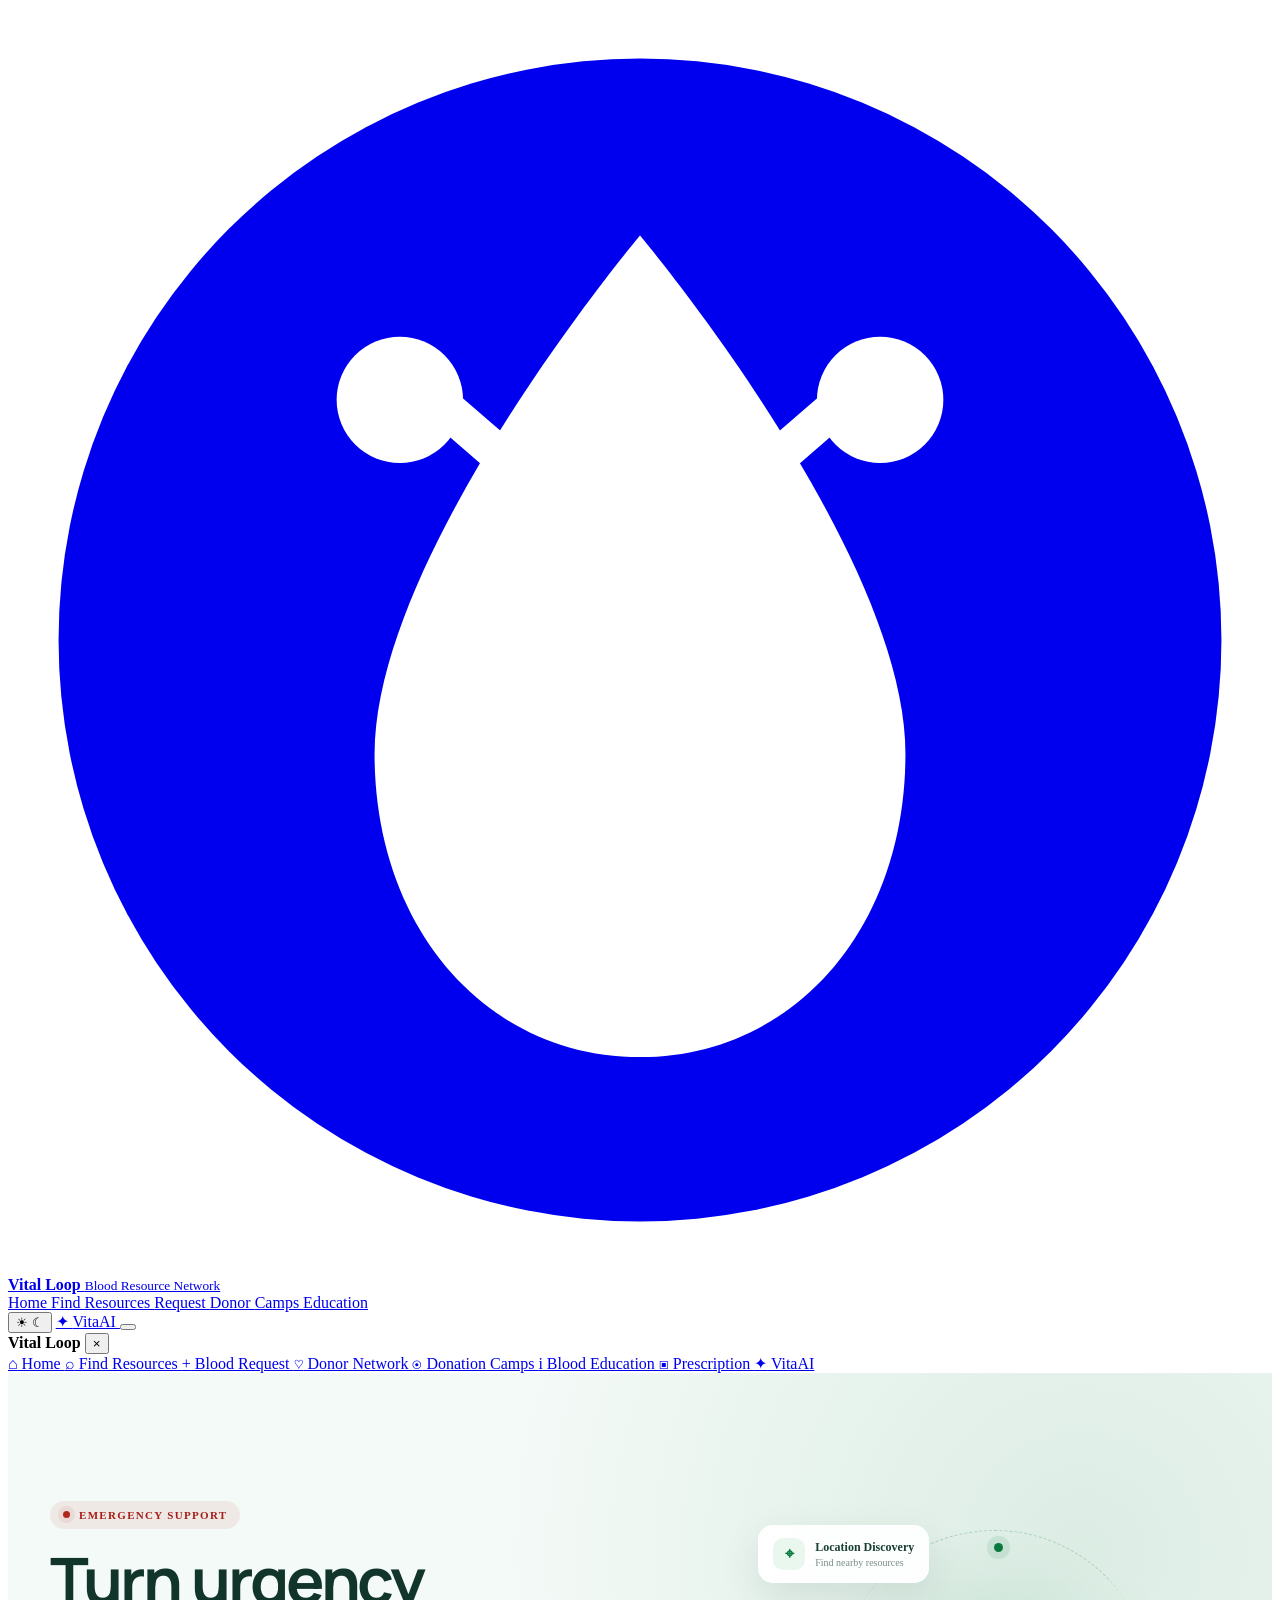
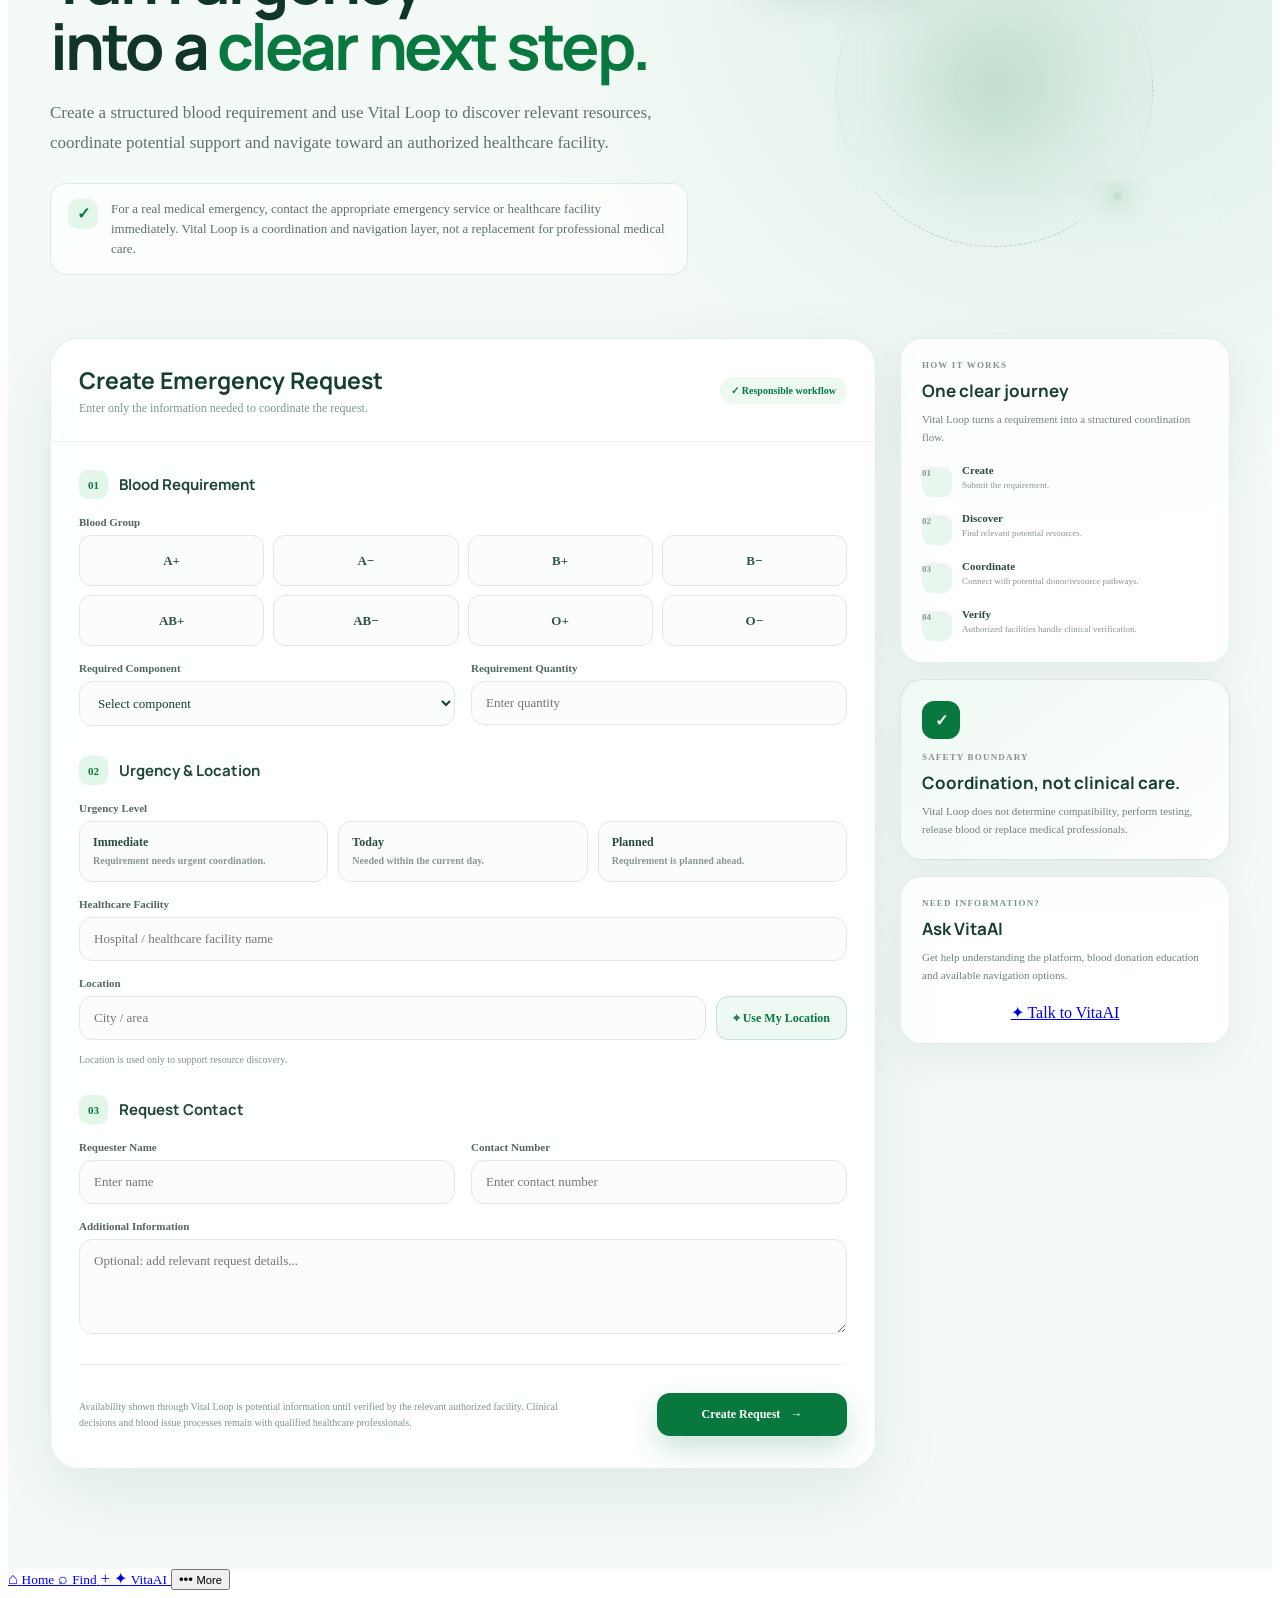
==== emergency.html @ 9d37dd71 "Update print statement from 'Hello' to 'Goodbye'" ====
<!DOCTYPE html>
<html lang="en">
<head>
    <meta charset="UTF-8">

    <meta
        name="viewport"
        content="width=device-width, initial-scale=1.0, viewport-fit=cover"
    >

    <meta
        name="description"
        content="Vital Loop Emergency Support — create a structured blood requirement and navigate toward relevant healthcare resources."
    >

    <meta name="theme-color" content="#08783E">

    <title>Emergency Support — Vital Loop</title>

    <link rel="manifest" href="manifest.json">

    <link
        rel="preconnect"
        href="https://fonts.googleapis.com"
    >

    <link
        rel="preconnect"
        href="https://fonts.gstatic.com"
        crossorigin
    >

    <link
        href="https://fonts.googleapis.com/css2?family=DM+Sans:wght@400;500;600;700&family=Manrope:wght@500;600;700;800&display=swap"
        rel="stylesheet"
    >

    <link rel="stylesheet" href="css/style.css">
    <link rel="stylesheet" href="css/responsive.css">
    <link rel="stylesheet" href="css/animations.css">

    <style>

        /* =====================================================
           EMERGENCY PAGE
        ===================================================== */

        .emergency-page {
            min-height: 100vh;
            background:
                radial-gradient(
                    circle at 85% 10%,
                    rgba(8, 120, 62, 0.10),
                    transparent 30%
                ),
                var(--bg-primary, #f4faf7);
        }


        .emergency-main {
            padding: 120px 24px 100px;
        }


        .emergency-container {
            width: min(1180px, 100%);
            margin: 0 auto;
        }


        /* =====================================================
           TOP INTRO
        ===================================================== */

        .emergency-intro {
            display: grid;
            grid-template-columns: 1.15fr 0.85fr;
            gap: 70px;
            align-items: center;
            margin-bottom: 55px;
        }


        .emergency-kicker {
            display: inline-flex;
            align-items: center;
            gap: 9px;
            padding: 8px 13px;
            border-radius: 999px;
            background: rgba(178, 39, 29, 0.08);
            color: #a51f19;
            font-size: 11px;
            font-weight: 800;
            letter-spacing: 0.12em;
        }


        .emergency-kicker-dot {
            width: 7px;
            height: 7px;
            border-radius: 50%;
            background: #b2271d;
            box-shadow: 0 0 0 5px rgba(178, 39, 29, 0.08);
            animation: emergencyPulse 1.8s infinite;
        }


        .emergency-title {
            margin: 18px 0 20px;
            font-family: "Manrope", sans-serif;
            font-size: clamp(42px, 5vw, 68px);
            line-height: 1.03;
            letter-spacing: -0.045em;
            color: #12352b;
        }


        .emergency-title span {
            color: #08783e;
        }


        .emergency-description {
            max-width: 650px;
            margin: 0;
            color: #60736a;
            font-size: 17px;
            line-height: 1.75;
        }


        .emergency-notice {
            display: flex;
            align-items: flex-start;
            gap: 13px;
            margin-top: 25px;
            max-width: 640px;
            padding: 15px 17px;
            border: 1px solid rgba(8, 120, 62, 0.13);
            border-radius: 16px;
            background: rgba(255, 255, 255, 0.72);
        }


        .emergency-notice-icon {
            flex: 0 0 30px;
            width: 30px;
            height: 30px;
            display: grid;
            place-items: center;
            border-radius: 10px;
            background: #e2f6ea;
            color: #08783e;
            font-weight: 900;
        }


        .emergency-notice p {
            margin: 0;
            color: #5d7067;
            font-size: 13px;
            line-height: 1.55;
        }


        /* =====================================================
           EMERGENCY VISUAL
        ===================================================== */

        .emergency-visual {
            position: relative;
            min-height: 390px;
            display: grid;
            place-items: center;
        }


        .emergency-visual::before {
            content: "";
            position: absolute;
            width: 330px;
            height: 330px;
            border-radius: 50%;
            background:
                radial-gradient(
                    circle,
                    rgba(8, 120, 62, 0.17),
                    rgba(8, 120, 62, 0.04) 45%,
                    transparent 70%
                );
            animation: visualGlow 4s ease-in-out infinite;
        }


        .emergency-orbit {
            position: absolute;
            width: 315px;
            height: 315px;
            border: 1px dashed rgba(8, 120, 62, 0.25);
            border-radius: 50%;
            animation: orbitRotate 18s linear infinite;
        }


        .emergency-orbit::before,
        .emergency-orbit::after {
            content: "";
            position: absolute;
            width: 9px;
            height: 9px;
            border-radius: 50%;
            background: #08783e;
            box-shadow: 0 0 0 7px rgba(8, 120, 62, 0.10);
        }


        .emergency-orbit::before {
            top: 12px;
            left: 50%;
        }


        .emergency-orbit::after {
            right: 30px;
            bottom: 45px;
        }


        .emergency-center-card {
            position: relative;
            z-index: 2;
            width: 260px;
            padding: 27px;
            border: 1px solid rgba(255,255,255,0.85);
            border-radius: 30px;
            background:
                linear-gradient(
                    145deg,
                    rgba(255,255,255,0.94),
                    rgba(241,250,246,0.86)
                );
            box-shadow:
                0 28px 70px rgba(15, 66, 43, 0.14),
                inset 0 1px 0 rgba(255,255,255,0.9);
            backdrop-filter: blur(20px);
            text-align: center;
        }


        .emergency-drop {
            width: 78px;
            height: 96px;
            margin: 0 auto 17px;
        }


        .emergency-drop svg {
            width: 100%;
            height: 100%;
            filter:
                drop-shadow(
                    0 12px 17px
                    rgba(178, 39, 29, 0.20)
                );
        }


        .emergency-center-card small {
            display: block;
            margin-bottom: 7px;
            color: #7b8e85;
            font-size: 10px;
            font-weight: 800;
            letter-spacing: 0.14em;
        }


        .emergency-center-card strong {
            display: block;
            color: #163d30;
            font-family: "Manrope", sans-serif;
            font-size: 21px;
        }


        .emergency-floating {
            position: absolute;
            z-index: 4;
            display: flex;
            align-items: center;
            gap: 10px;
            padding: 12px 14px;
            border: 1px solid rgba(255,255,255,0.9);
            border-radius: 15px;
            background: rgba(255,255,255,0.92);
            box-shadow: 0 15px 40px rgba(15,66,43,0.11);
            backdrop-filter: blur(14px);
        }


        .emergency-floating strong {
            display: block;
            color: #173e31;
            font-size: 12px;
        }


        .emergency-floating span {
            display: block;
            margin-top: 2px;
            color: #7a8d84;
            font-size: 10px;
        }


        .floating-location {
            top: 32px;
            left: 0;
            animation: floatCard 4s ease-in-out infinite;
        }


        .floating-location .floating-icon {
            color: #08783e;
        }


        .floating-verification {
            right: 0;
            bottom: 45px;
            animation: floatCard 4s 1s ease-in-out infinite;
        }


        .floating-verification .floating-icon {
            color: #08783e;
        }


        .floating-icon {
            width: 32px;
            height: 32px;
            display: grid;
            place-items: center;
            border-radius: 10px;
            background: #e9f7ef;
            font-weight: 800;
        }


        /* =====================================================
           REQUEST APP CARD
        ===================================================== */

        .request-layout {
            display: grid;
            grid-template-columns: minmax(0, 1fr) 330px;
            gap: 24px;
            align-items: start;
        }


        .request-card {
            border: 1px solid rgba(8, 120, 62, 0.10);
            border-radius: 28px;
            background: rgba(255,255,255,0.90);
            box-shadow: 0 25px 70px rgba(21, 72, 51, 0.09);
            overflow: hidden;
        }


        .request-card-header {
            display: flex;
            align-items: center;
            justify-content: space-between;
            gap: 20px;
            padding: 25px 28px;
            border-bottom: 1px solid #edf2ef;
        }


        .request-card-header h2 {
            margin: 0 0 5px;
            font-family: "Manrope", sans-serif;
            color: #173e31;
            font-size: 23px;
        }


        .request-card-header p {
            margin: 0;
            color: #84948d;
            font-size: 12px;
        }


        .secure-badge {
            display: inline-flex;
            align-items: center;
            gap: 7px;
            padding: 8px 11px;
            border-radius: 999px;
            background: #eef9f2;
            color: #08783e;
            font-size: 10px;
            font-weight: 800;
            white-space: nowrap;
        }


        .request-form {
            padding: 28px;
        }


        .form-section {
            margin-bottom: 30px;
        }


        .form-section:last-child {
            margin-bottom: 0;
        }


        .form-section-title {
            display: flex;
            align-items: center;
            gap: 11px;
            margin-bottom: 17px;
        }


        .form-section-number {
            width: 29px;
            height: 29px;
            display: grid;
            place-items: center;
            border-radius: 9px;
            background: #e2f6ea;
            color: #08783e;
            font-size: 11px;
            font-weight: 900;
        }


        .form-section-title h3 {
            margin: 0;
            color: #21463a;
            font-family: "Manrope", sans-serif;
            font-size: 15px;
        }


        .form-grid {
            display: grid;
            grid-template-columns: repeat(2, minmax(0, 1fr));
            gap: 16px;
        }


        .form-group {
            display: flex;
            flex-direction: column;
            gap: 7px;
        }


        .form-group.full {
            grid-column: 1 / -1;
        }


        .form-group label {
            color: #52675e;
            font-size: 11px;
            font-weight: 800;
        }


        .form-group input,
        .form-group select,
        .form-group textarea {
            width: 100%;
            box-sizing: border-box;
            border: 1px solid #dfe9e4;
            border-radius: 13px;
            outline: none;
            padding: 13px 14px;
            background: #fbfdfc;
            color: #193d31;
            font-family: inherit;
            font-size: 13px;
            transition:
                border-color .2s ease,
                box-shadow .2s ease,
                background .2s ease;
        }


        .form-group textarea {
            min-height: 95px;
            resize: vertical;
        }


        .form-group input:focus,
        .form-group select:focus,
        .form-group textarea:focus {
            border-color: rgba(8,120,62,0.55);
            background: #ffffff;
            box-shadow:
                0 0 0 4px rgba(8,120,62,0.08);
        }


        .blood-options {
            display: grid;
            grid-template-columns: repeat(4, 1fr);
            gap: 9px;
        }


        .blood-option {
            position: relative;
        }


        .blood-option input {
            position: absolute;
            opacity: 0;
            pointer-events: none;
        }


        .blood-option label {
            display: grid;
            place-items: center;
            min-height: 49px;
            border: 1px solid #dfe9e4;
            border-radius: 12px;
            background: #fbfdfc;
            color: #315447;
            cursor: pointer;
            font-size: 13px;
            font-weight: 800;
            transition: .2s ease;
        }


        .blood-option label:hover {
            border-color: rgba(8,120,62,0.35);
            transform: translateY(-1px);
        }


        .blood-option input:checked + label {
            border-color: #08783e;
            background: #e6f7ed;
            color: #08783e;
            box-shadow:
                inset 0 0 0 1px #08783e;
        }


        .urgency-options {
            display: grid;
            grid-template-columns: repeat(3, 1fr);
            gap: 10px;
        }


        .urgency-option {
            position: relative;
        }


        .urgency-option input {
            position: absolute;
            opacity: 0;
            pointer-events: none;
        }


        .urgency-option label {
            display: block;
            padding: 13px;
            border: 1px solid #e0e8e4;
            border-radius: 13px;
            cursor: pointer;
            background: #fbfdfc;
            transition: .2s ease;
        }


        .urgency-option label strong {
            display: block;
            color: #294c40;
            font-size: 12px;
        }


        .urgency-option label span {
            display: block;
            margin-top: 4px;
            color: #899790;
            font-size: 10px;
            line-height: 1.4;
        }


        .urgency-option input:checked + label {
            border-color: #08783e;
            background: #eff9f3;
            box-shadow:
                inset 0 0 0 1px #08783e;
        }


        .location-row {
            display: grid;
            grid-template-columns: 1fr auto;
            gap: 10px;
        }


        .location-button {
            border: 1px solid rgba(8,120,62,0.18);
            border-radius: 13px;
            padding: 0 16px;
            background: #eff9f3;
            color: #08783e;
            cursor: pointer;
            font: inherit;
            font-size: 12px;
            font-weight: 800;
        }


        .location-status {
            margin-top: 7px;
            color: #83928c;
            font-size: 10px;
        }


        .request-submit-row {
            display: flex;
            align-items: center;
            justify-content: space-between;
            gap: 20px;
            margin-top: 26px;
            padding-top: 24px;
            border-top: 1px solid #edf2ef;
        }


        .request-disclaimer {
            max-width: 480px;
            color: #83928c;
            font-size: 10px;
            line-height: 1.55;
        }


        .request-submit {
            display: inline-flex;
            align-items: center;
            justify-content: center;
            gap: 10px;
            min-width: 190px;
            border: 0;
            border-radius: 13px;
            padding: 14px 20px;
            background: #08783e;
            color: #ffffff;
            cursor: pointer;
            font-family: inherit;
            font-size: 12px;
            font-weight: 800;
            box-shadow: 0 13px 28px rgba(8,120,62,0.20);
            transition: .2s ease;
        }


        .request-submit:hover {
            transform: translateY(-2px);
            box-shadow: 0 17px 34px rgba(8,120,62,0.25);
        }


        /* =====================================================
           SIDEBAR
        ===================================================== */

        .emergency-sidebar {
            display: grid;
            gap: 16px;
        }


        .side-card {
            padding: 21px;
            border: 1px solid rgba(8,120,62,0.10);
            border-radius: 22px;
            background: rgba(255,255,255,0.84);
            box-shadow: 0 15px 45px rgba(21,72,51,0.07);
        }


        .side-card-label {
            display: block;
            margin-bottom: 9px;
            color: #83938b;
            font-size: 9px;
            font-weight: 900;
            letter-spacing: .13em;
        }


        .side-card h3 {
            margin: 0 0 9px;
            color: #173e31;
            font-family: "Manrope", sans-serif;
            font-size: 17px;
        }


        .side-card p {
            margin: 0;
            color: #71827a;
            font-size: 11px;
            line-height: 1.6;
        }


        .step-list {
            display: grid;
            gap: 15px;
            margin-top: 18px;
        }


        .side-step {
            display: grid;
            grid-template-columns: 30px 1fr;
            gap: 10px;
            align-items: start;
        }


        .side-step-number {
            width: 30px;
            height: 30px;
            display: grid;
            place-items: center;
            border-radius: 9px;
            background: #e8f7ee;
            color: #08783e;
            font-size: 10px;
            font-weight: 900;
        }


        .side-step strong {
            display: block;
            color: #294d40;
            font-size: 11px;
        }


        .side-step span {
            display: block;
            margin-top: 3px;
            color: #899790;
            font-size: 9px;
            line-height: 1.4;
        }


        .safety-mini {
            border-color: rgba(8,120,62,0.14);
            background:
                linear-gradient(
                    145deg,
                    #eff9f3,
                    #ffffff
                );
        }


        .safety-mini-icon {
            width: 38px;
            height: 38px;
            display: grid;
            place-items: center;
            margin-bottom: 13px;
            border-radius: 12px;
            background: #08783e;
            color: #ffffff;
            font-weight: 900;
        }


        /* =====================================================
           RESULT MODAL
        ===================================================== */

        .result-overlay {
            position: fixed;
            inset: 0;
            z-index: 9999;
            display: none;
            place-items: center;
            padding: 20px;
            background: rgba(7, 28, 20, 0.48);
            backdrop-filter: blur(9px);
        }


        .result-overlay.show {
            display: grid;
            animation: fadeIn .25s ease;
        }


        .result-modal {
            width: min(470px, 100%);
            padding: 30px;
            border-radius: 26px;
            background: #ffffff;
            box-shadow: 0 35px 100px rgba(0,0,0,0.20);
            text-align: center;
            animation: modalUp .35s ease;
        }


        .result-icon {
            width: 65px;
            height: 65px;
            display: grid;
            place-items: center;
            margin: 0 auto 17px;
            border-radius: 20px;
            background: #e3f7eb;
            color: #08783e;
            font-size: 25px;
            font-weight: 900;
        }


        .result-modal h2 {
            margin: 0 0 9px;
            color: #173e31;
            font-family: "Manrope", sans-serif;
        }


        .result-modal p {
            margin: 0 auto 20px;
            max-width: 380px;
            color: #71827a;
            font-size: 12px;
            line-height: 1.65;
        }


        .request-id-box {
            margin: 15px 0 20px;
            padding: 13px;
            border-radius: 13px;
            background: #f2f8f5;
            color: #08783e;
            font-family: monospace;
            font-size: 14px;
            font-weight: 800;
            letter-spacing: .08em;
        }


        .result-actions {
            display: flex;
            justify-content: center;
            gap: 10px;
        }


        .result-action {
            border: 0;
            border-radius: 12px;
            padding: 12px 17px;
            cursor: pointer;
            font: inherit;
            font-size: 11px;
            font-weight: 800;
        }


        .result-action.primary {
            background: #08783e;
            color: #ffffff;
        }


        .result-action.secondary {
            background: #eef4f1;
            color: #315447;
        }


        /* =====================================================
           ANIMATIONS
        ===================================================== */

        @keyframes emergencyPulse {

            0%, 100% {
                transform: scale(1);
                opacity: 1;
            }

            50% {
                transform: scale(1.25);
                opacity: .65;
            }

        }


        @keyframes visualGlow {

            0%, 100% {
                transform: scale(.95);
                opacity: .75;
            }

            50% {
                transform: scale(1.05);
                opacity: 1;
            }

        }


        @keyframes orbitRotate {

            from {
                transform: rotate(0deg);
            }

            to {
                transform: rotate(360deg);
            }

        }


        @keyframes floatCard {

            0%, 100% {
                transform: translateY(0);
            }

            50% {
                transform: translateY(-8px);
            }

        }


        @keyframes fadeIn {

            from {
                opacity: 0;
            }

            to {
                opacity: 1;
            }

        }


        @keyframes modalUp {

            from {
                opacity: 0;
                transform: translateY(20px) scale(.98);
            }

            to {
                opacity: 1;
                transform: translateY(0) scale(1);
            }

        }


        /* =====================================================
           DARK MODE
        ===================================================== */

        body.dark-mode .emergency-page {
            background:
                radial-gradient(
                    circle at 85% 10%,
                    rgba(20,168,91,0.12),
                    transparent 30%
                ),
                #091713;
        }


        body.dark-mode .emergency-title,
        body.dark-mode .request-card-header h2,
        body.dark-mode .form-section-title h3,
        body.dark-mode .side-card h3,
        body.dark-mode .side-step strong,
        body.dark-mode .emergency-center-card strong {
            color: #e7f5ee;
        }


        body.dark-mode .emergency-description,
        body.dark-mode .emergency-notice p,
        body.dark-mode .side-card p,
        body.dark-mode .side-step span,
        body.dark-mode .request-disclaimer,
        body.dark-mode .location-status {
            color: #9aafa5;
        }


        body.dark-mode .request-card,
        body.dark-mode .side-card,
        body.dark-mode .emergency-center-card,
        body.dark-mode .emergency-floating {
            background: rgba(14, 32, 26, 0.88);
            border-color: rgba(255,255,255,0.07);
        }


        body.dark-mode .request-card-header {
            border-bottom-color: rgba(255,255,255,0.07);
        }


        body.dark-mode .form-group input,
        body.dark-mode .form-group select,
        body.dark-mode .form-group textarea,
        body.dark-mode .blood-option label,
        body.dark-mode .urgency-option label {
            background: #0c211a;
            border-color: rgba(255,255,255,0.09);
            color: #dcece5;
        }


        body.dark-mode .form-group label {
            color: #a8bbb2;
        }


        body.dark-mode .request-submit-row {
            border-top-color: rgba(255,255,255,0.07);
        }


        body.dark-mode .result-modal {
            background: #10251e;
        }


        body.dark-mode .result-modal h2 {
            color: #e7f5ee;
        }


        /* =====================================================
           RESPONSIVE
        ===================================================== */

        @media (max-width: 980px) {

            .emergency-intro {
                grid-template-columns: 1fr;
                gap: 20px;
            }

            .emergency-visual {
                min-height: 350px;
            }

            .request-layout {
                grid-template-columns: 1fr;
            }

            .emergency-sidebar {
                grid-template-columns: repeat(2, 1fr);
            }

        }


        @media (max-width: 680px) {

            .emergency-main {
                padding: 95px 15px 100px;
            }

            .emergency-title {
                font-size: 42px;
            }

            .emergency-description {
                font-size: 14px;
                line-height: 1.65;
            }

            .emergency-visual {
                min-height: 315px;
            }

            .emergency-orbit {
                width: 250px;
                height: 250px;
            }

            .emergency-visual::before {
                width: 270px;
                height: 270px;
            }

            .emergency-center-card {
                width: 220px;
                padding: 22px;
            }

            .floating-location {
                left: 0;
                top: 20px;
            }

            .floating-verification {
                right: 0;
                bottom: 25px;
            }

            .request-card {
                border-radius: 21px;
            }

            .request-card-header,
            .request-form {
                padding: 20px;
            }

            .request-card-header {
                align-items: flex-start;
                flex-direction: column;
            }

            .form-grid {
                grid-template-columns: 1fr;
            }

            .form-group.full {
                grid-column: auto;
            }

            .blood-options {
                grid-template-columns: repeat(4, 1fr);
            }

            .urgency-options {
                grid-template-columns: 1fr;
            }

            .location-row {
                grid-template-columns: 1fr;
            }

            .location-button {
                min-height: 46px;
            }

            .request-submit-row {
                flex-direction: column;
                align-items: stretch;
            }

            .request-submit {
                width: 100%;
            }

            .emergency-sidebar {
                grid-template-columns: 1fr;
            }

            .result-actions {
                flex-direction: column;
            }

            .result-action {
                width: 100%;
            }

        }


        @media (prefers-reduced-motion: reduce) {

            *,
            *::before,
            *::after {
                animation-duration: .01ms !important;
                animation-iteration-count: 1 !important;
                scroll-behavior: auto !important;
            }

        }

    </style>
</head>


<body>

    <!-- =====================================================
         APP HEADER
    ====================================================== -->

    <header class="top-header">

        <div class="header-inner">

            <a
                href="index.html"
                class="brand"
                aria-label="Vital Loop Home"
            >

                <span class="brand-symbol">

                    <svg
                        viewBox="0 0 100 100"
                        xmlns="http://www.w3.org/2000/svg"
                        aria-hidden="true"
                    >

                        <circle
                            cx="50"
                            cy="50"
                            r="46"
                            fill="currentColor"
                        />

                        <path
                            d="
                                M50 18
                                C50 18 29 43 29 59
                                C29 73 38 83 50 83
                                C62 83 71 73 71 59
                                C71 43 50 18 50 18Z
                            "
                            fill="#FFFFFF"
                        />

                        <circle
                            cx="31"
                            cy="31"
                            r="5"
                            fill="#FFFFFF"
                        />

                        <circle
                            cx="69"
                            cy="31"
                            r="5"
                            fill="#FFFFFF"
                        />

                        <path
                            d="M35 32 L50 45 L65 32"
                            fill="none"
                            stroke="#FFFFFF"
                            stroke-width="3"
                            stroke-linecap="round"
                        />

                    </svg>

                </span>


                <span class="brand-text">

                    <strong>
                        Vital Loop
                    </strong>

                    <small>
                        Blood Resource Network
                    </small>

                </span>

            </a>


            <nav
                class="desktop-nav"
                aria-label="Primary navigation"
            >

                <a
                    href="index.html"
                    class="nav-link"
                >
                    Home
                </a>

                <a
                    href="find-blood.html"
                    class="nav-link"
                >
                    Find Resources
                </a>

                <a
                    href="blood-request.html"
                    class="nav-link"
                >
                    Request
                </a>

                <a
                    href="donor.html"
                    class="nav-link"
                >
                    Donor
                </a>

                <a
                    href="camps.html"
                    class="nav-link"
                >
                    Camps
                </a>

                <a
                    href="blood-education.html"
                    class="nav-link"
                >
                    Education
                </a>

            </nav>


            <div class="header-actions">

                <button
                    type="button"
                    id="themeToggle"
                    class="icon-button theme-toggle"
                    aria-label="Toggle day and night mode"
                >

                    <span class="theme-sun">☀</span>
                    <span class="theme-moon">☾</span>

                </button>


                <a
                    href="assistant.html"
                    class="ai-header-button"
                >

                    <span class="ai-icon">
                        ✦
                    </span>

                    VitaAI

                </a>


                <button
                    type="button"
                    id="mobileMenuButton"
                    class="icon-button mobile-menu-button"
                    aria-label="Open menu"
                >

                    <span></span>
                    <span></span>
                    <span></span>

                </button>

            </div>

        </div>

    </header>


    <!-- =====================================================
         MOBILE MENU
    ====================================================== -->

    <div
        id="mobileMenu"
        class="mobile-menu"
        aria-hidden="true"
    >

        <div class="mobile-menu-header">

            <strong>
                Vital Loop
            </strong>

            <button
                type="button"
                id="mobileMenuClose"
                class="icon-button"
            >
                ×
            </button>

        </div>


        <div class="mobile-menu-links">

            <a href="index.html">
                <span>⌂</span>
                Home
            </a>

            <a href="find-blood.html">
                <span>⌕</span>
                Find Resources
            </a>

            <a href="blood-request.html">
                <span>+</span>
                Blood Request
            </a>

            <a href="donor.html">
                <span>♡</span>
                Donor Network
            </a>

            <a href="camps.html">
                <span>◉</span>
                Donation Camps
            </a>

            <a href="blood-education.html">
                <span>i</span>
                Blood Education
            </a>

            <a href="prescription.html">
                <span>▣</span>
                Prescription
            </a>

            <a href="assistant.html">
                <span>✦</span>
                VitaAI
            </a>

        </div>

    </div>


    <!-- =====================================================
         MAIN
    ====================================================== -->

    <main class="emergency-page">

        <div class="emergency-main">

            <div class="emergency-container">


                <!-- =================================================
                     INTRO
                ================================================== -->

                <section class="emergency-intro">


                    <div>

                        <div class="emergency-kicker">

                            <span class="emergency-kicker-dot"></span>

                            EMERGENCY SUPPORT

                        </div>


                        <h1 class="emergency-title">

                            Turn urgency
                            <br>

                            into a <span>clear next step.</span>

                        </h1>


                        <p class="emergency-description">

                            Create a structured blood requirement and
                            use Vital Loop to discover relevant resources,
                            coordinate potential support and navigate
                            toward an authorized healthcare facility.

                        </p>


                        <div class="emergency-notice">

                            <span class="emergency-notice-icon">
                                ✓
                            </span>

                            <p>
                                For a real medical emergency, contact
                                the appropriate emergency service or
                                healthcare facility immediately.
                                Vital Loop is a coordination and
                                navigation layer, not a replacement
                                for professional medical care.
                            </p>

                        </div>

                    </div>


                    <!-- Visual -->

                    <div class="emergency-visual">

                        <div class="emergency-orbit"></div>


                        <div class="emergency-floating floating-location">

                            <div class="floating-icon">
                                ⌖
                            </div>

                            <div>

                                <strong>
                                    Location Discovery
                                </strong>

                                <span>
                                    Find nearby resources
                                </span>

                            </div>

                        </div>


                        <div class="emergency-center-card">

                            <div class="emergency-drop">

                                <svg
                                    viewBox="0 0 100 130"
                                    xmlns="http://www.w3.org/2000/svg"
                                    aria-hidden="true"
                                >

                                    <defs>

                                        <linearGradient
                                            id="emergencyDropGradient"
                                            x1="0"
                                            y1="0"
                                            x2="1"
                                            y2="1"
                                        >

                                            <stop
                                                offset="0%"
                                                stop-color="#E94B45"
                                            />

                                            <stop
                                                offset="100%"
                                                stop-color="#A9151B"
                                            />

                                        </linearGradient>

                                    </defs>

                                    <path
                                        d="
                                            M50 4
                                            C50 4 12 48 12 78
                                            C12 104 29 124 50 124
                                            C71 124 88 104 88 78
                                            C88 48 50 4 50 4Z
                                        "
                                        fill="url(#emergencyDropGradient)"
                                    />

                                    <ellipse
                                        cx="36"
                                        cy="55"
                                        rx="8"
                                        ry="15"
                                        fill="rgba(255,255,255,0.25)"
                                        transform="rotate(28 36 55)"
                                    />

                                </svg>

                            </div>


                            <small>
                                VITAL LOOP
                            </small>

                            <strong>
                                Emergency Coordination
                            </strong>

                        </div>


                        <div class="emergency-floating floating-verification">

                            <div class="floating-icon">
                                ✓
                            </div>

                            <div>

                                <strong>
                                    Verification
                                </strong>

                                <span>
                                    Facility-led process
                                </span>

                            </div>

                        </div>

                    </div>

                </section>


                <!-- =================================================
                     REQUEST WORKSPACE
                ================================================== -->

                <section class="request-layout">


                    <!-- FORM -->

                    <div class="request-card">

                        <div class="request-card-header">

                            <div>

                                <h2>
                                    Create Emergency Request
                                </h2>

                                <p>
                                    Enter only the information needed
                                    to coordinate the request.
                                </p>

                            </div>


                            <span class="secure-badge">
                                ✓ Responsible workflow
                            </span>

                        </div>


                        <form
                            id="emergencyRequestForm"
                            class="request-form"
                        >


                            <!-- STEP 01 -->

                            <div class="form-section">

                                <div class="form-section-title">

                                    <span class="form-section-number">
                                        01
                                    </span>

                                    <h3>
                                        Blood Requirement
                                    </h3>

                                </div>


                                <div class="form-grid">

                                    <div class="form-group full">

                                        <label>
                                            Blood Group
                                        </label>


                                        <div class="blood-options">

                                            <div class="blood-option">

                                                <input
                                                    type="radio"
                                                    id="bloodAPlus"
                                                    name="bloodGroup"
                                                    value="A+"
                                                    required
                                                >

                                                <label for="bloodAPlus">
                                                    A+
                                                </label>

                                            </div>


                                            <div class="blood-option">

                                                <input
                                                    type="radio"
                                                    id="bloodAMinus"
                                                    name="bloodGroup"
                                                    value="A-"
                                                >

                                                <label for="bloodAMinus">
                                                    A−
                                                </label>

                                            </div>


                                            <div class="blood-option">

                                                <input
                                                    type="radio"
                                                    id="bloodBPlus"
                                                    name="bloodGroup"
                                                    value="B+"
                                                >

                                                <label for="bloodBPlus">
                                                    B+
                                                </label>

                                            </div>


                                            <div class="blood-option">

                                                <input
                                                    type="radio"
                                                    id="bloodBMinus"
                                                    name="bloodGroup"
                                                    value="B-"
                                                >

                                                <label for="bloodBMinus">
                                                    B−
                                                </label>

                                            </div>


                                            <div class="blood-option">

                                                <input
                                                    type="radio"
                                                    id="bloodABPlus"
                                                    name="bloodGroup"
                                                    value="AB+"
                                                >

                                                <label for="bloodABPlus">
                                                    AB+
                                                </label>

                                            </div>


                                            <div class="blood-option">

                                                <input
                                                    type="radio"
                                                    id="bloodABMinus"
                                                    name="bloodGroup"
                                                    value="AB-"
                                                >

                                                <label for="bloodABMinus">
                                                    AB−
                                                </label>

                                            </div>


                                            <div class="blood-option">

                                                <input
                                                    type="radio"
                                                    id="bloodOPlus"
                                                    name="bloodGroup"
                                                    value="O+"
                                                >

                                                <label for="bloodOPlus">
                                                    O+
                                                </label>

                                            </div>


                                            <div class="blood-option">

                                                <input
                                                    type="radio"
                                                    id="bloodOMinus"
                                                    name="bloodGroup"
                                                    value="O-"
                                                >

                                                <label for="bloodOMinus">
                                                    O−
                                                </label>

                                            </div>

                                        </div>

                                    </div>


                                    <div class="form-group">

                                        <label for="component">
                                            Required Component
                                        </label>

                                        <select
                                            id="component"
                                            name="component"
                                            required
                                        >

                                            <option value="">
                                                Select component
                                            </option>

                                            <option value="Whole Blood">
                                                Whole Blood
                                            </option>

                                            <option value="Red Cells">
                                                Red Cells
                                            </option>

                                            <option value="Platelets">
                                                Platelets
                                            </option>

                                            <option value="Plasma">
                                                Plasma
                                            </option>

                                            <option value="Other">
                                                Other / As advised
                                            </option>

                                        </select>

                                    </div>


                                    <div class="form-group">

                                        <label for="units">
                                            Requirement Quantity
                                        </label>

                                        <input
                                            id="units"
                                            name="units"
                                            type="number"
                                            min="1"
                                            max="50"
                                            placeholder="Enter quantity"
                                            required
                                        >

                                    </div>

                                </div>

                            </div>


                            <!-- STEP 02 -->

                            <div class="form-section">

                                <div class="form-section-title">

                                    <span class="form-section-number">
                                        02
                                    </span>

                                    <h3>
                                        Urgency & Location
                                    </h3>

                                </div>


                                <div class="form-grid">


                                    <div class="form-group full">

                                        <label>
                                            Urgency Level
                                        </label>


                                        <div class="urgency-options">

                                            <div class="urgency-option">

                                                <input
                                                    type="radio"
                                                    id="urgencyImmediate"
                                                    name="urgency"
                                                    value="Immediate"
                                                    required
                                                >

                                                <label for="urgencyImmediate">

                                                    <strong>
                                                        Immediate
                                                    </strong>

                                                    <span>
                                                        Requirement needs
                                                        urgent coordination.
                                                    </span>

                                                </label>

                                            </div>


                                            <div class="urgency-option">

                                                <input
                                                    type="radio"
                                                    id="urgencyToday"
                                                    name="urgency"
                                                    value="Today"
                                                >

                                                <label for="urgencyToday">

                                                    <strong>
                                                        Today
                                                    </strong>

                                                    <span>
                                                        Needed within the
                                                        current day.
                                                    </span>

                                                </label>

                                            </div>


                                            <div class="urgency-option">

                                                <input
                                                    type="radio"
                                                    id="urgencyPlanned"
                                                    name="urgency"
                                                    value="Planned"
                                                >

                                                <label for="urgencyPlanned">

                                                    <strong>
                                                        Planned
                                                    </strong>

                                                    <span>
                                                        Requirement is
                                                        planned ahead.
                                                    </span>

                                                </label>

                                            </div>

                                        </div>

                                    </div>


                                    <div class="form-group full">

                                        <label for="facility">
                                            Healthcare Facility
                                        </label>

                                        <input
                                            id="facility"
                                            name="facility"
                                            type="text"
                                            placeholder="Hospital / healthcare facility name"
                                            required
                                        >

                                    </div>


                                    <div class="form-group full">

                                        <label for="location">
                                            Location
                                        </label>


                                        <div class="location-row">

                                            <input
                                                id="location"
                                                name="location"
                                                type="text"
                                                placeholder="City / area"
                                                required
                                            >


                                            <button
                                                type="button"
                                                id="detectLocation"
                                                class="location-button"
                                            >
                                                ⌖ Use My Location
                                            </button>

                                        </div>


                                        <div
                                            id="locationStatus"
                                            class="location-status"
                                        >
                                            Location is used only to
                                            support resource discovery.
                                        </div>

                                    </div>

                                </div>

                            </div>


                            <!-- STEP 03 -->

                            <div class="form-section">

                                <div class="form-section-title">

                                    <span class="form-section-number">
                                        03
                                    </span>

                                    <h3>
                                        Request Contact
                                    </h3>

                                </div>


                                <div class="form-grid">


                                    <div class="form-group">

                                        <label for="requesterName">
                                            Requester Name
                                        </label>

                                        <input
                                            id="requesterName"
                                            name="requesterName"
                                            type="text"
                                            placeholder="Enter name"
                                            required
                                        >

                                    </div>


                                    <div class="form-group">

                                        <label for="phone">
                                            Contact Number
                                        </label>

                                        <input
                                            id="phone"
                                            name="phone"
                                            type="tel"
                                            inputmode="tel"
                                            placeholder="Enter contact number"
                                            required
                                        >

                                    </div>


                                    <div class="form-group full">

                                        <label for="notes">
                                            Additional Information
                                        </label>

                                        <textarea
                                            id="notes"
                                            name="notes"
                                            placeholder="Optional: add relevant request details..."
                                        ></textarea>

                                    </div>

                                </div>

                            </div>


                            <!-- SUBMIT -->

                            <div class="request-submit-row">

                                <p class="request-disclaimer">

                                    Availability shown through Vital Loop
                                    is potential information until verified
                                    by the relevant authorized facility.
                                    Clinical decisions and blood issue
                                    processes remain with qualified
                                    healthcare professionals.

                                </p>


                                <button
                                    type="submit"
                                    class="request-submit"
                                >

                                    Create Request

                                    <span>
                                        →
                                    </span>

                                </button>

                            </div>

                        </form>

                    </div>


                    <!-- SIDEBAR -->

                    <aside class="emergency-sidebar">


                        <div class="side-card">

                            <span class="side-card-label">
                                HOW IT WORKS
                            </span>

                            <h3>
                                One clear journey
                            </h3>

                            <p>
                                Vital Loop turns a requirement into a
                                structured coordination flow.
                            </p>


                            <div class="step-list">

                                <div class="side-step">

                                    <span class="side-step-number">
                                        01
                                    </span>

                                    <div>

                                        <strong>
                                            Create
                                        </strong>

                                        <span>
                                            Submit the requirement.
                                        </span>

                                    </div>

                                </div>


                                <div class="side-step">

                                    <span class="side-step-number">
                                        02
                                    </span>

                                    <div>

                                        <strong>
                                            Discover
                                        </strong>

                                        <span>
                                            Find relevant potential
                                            resources.
                                        </span>

                                    </div>

                                </div>


                                <div class="side-step">

                                    <span class="side-step-number">
                                        03
                                    </span>

                                    <div>

                                        <strong>
                                            Coordinate
                                        </strong>

                                        <span>
                                            Connect with potential
                                            donor/resource pathways.
                                        </span>

                                    </div>

                                </div>


                                <div class="side-step">

                                    <span class="side-step-number">
                                        04
                                    </span>

                                    <div>

                                        <strong>
                                            Verify
                                        </strong>

                                        <span>
                                            Authorized facilities handle
                                            clinical verification.
                                        </span>

                                    </div>

                                </div>

                            </div>

                        </div>


                        <div class="side-card safety-mini">

                            <div class="safety-mini-icon">
                                ✓
                            </div>

                            <span class="side-card-label">
                                SAFETY BOUNDARY
                            </span>

                            <h3>
                                Coordination, not clinical care.
                            </h3>

                            <p>
                                Vital Loop does not determine
                                compatibility, perform testing,
                                release blood or replace medical
                                professionals.
                            </p>

                        </div>


                        <div class="side-card">

                            <span class="side-card-label">
                                NEED INFORMATION?
                            </span>

                            <h3>
                                Ask VitaAI
                            </h3>

                            <p>
                                Get help understanding the platform,
                                blood donation education and available
                                navigation options.
                            </p>

                            <br>

                            <a
                                href="assistant.html"
                                class="secondary-button"
                                style="
                                    display:inline-flex;
                                    width:100%;
                                    box-sizing:border-box;
                                    justify-content:center;
                                "
                            >
                                ✦ Talk to VitaAI
                            </a>

                        </div>

                    </aside>

                </section>

            </div>

        </div>

    </main>


    <!-- =====================================================
         MOBILE BOTTOM NAV
    ====================================================== -->

    <nav
        class="mobile-bottom-nav"
        aria-label="Mobile navigation"
    >

        <a
            href="index.html"
            class="bottom-nav-item"
        >
            <span>⌂</span>
            <small>Home</small>
        </a>


        <a
            href="find-blood.html"
            class="bottom-nav-item"
        >
            <span>⌕</span>
            <small>Find</small>
        </a>


        <a
            href="emergency.html"
            class="bottom-nav-emergency active"
            aria-label="Emergency"
        >
            <span>+</span>
        </a>


        <a
            href="assistant.html"
            class="bottom-nav-item"
        >
            <span>✦</span>
            <small>VitaAI</small>
        </a>


        <button
            type="button"
            id="bottomMoreButton"
            class="bottom-nav-item"
        >
            <span>•••</span>
            <small>More</small>
        </button>

    </nav>


    <!-- =====================================================
         RESULT MODAL
    ====================================================== -->

    <div
        id="resultOverlay"
        class="result-overlay"
        role="dialog"
        aria-modal="true"
        aria-labelledby="resultTitle"
    >

        <div class="result-modal">

            <div class="result-icon">
                ✓
            </div>

            <h2 id="resultTitle">
                Request Created
            </h2>

            <p>
                Your requirement has been structured locally for this
                prototype. Next, use resource discovery and verification
                workflows to continue coordination.
            </p>


            <div
                id="requestIdBox"
                class="request-id-box"
            >
                VL-000000
            </div>


            <div class="result-actions">

                <button
                    type="button"
                    id="trackRequestButton"
                    class="result-action primary"
                >
                    Track Request
                </button>

                <button
                    type="button"
                    id="closeResultButton"
                    class="result-action secondary"
                >
                    Close
                </button>

            </div>

        </div>

    </div>


    <!-- =====================================================
         SCRIPTS
    ====================================================== -->

    <script src="js/app.js"></script>
    <script src="js/animations.js"></script>


    <script>

        document.addEventListener(
            "DOMContentLoaded",
            function () {


                /* =================================================
                   MOBILE MENU
                ================================================== */

                const menuButton =
                    document.getElementById(
                        "mobileMenuButton"
                    );

                const mobileMenu =
                    document.getElementById(
                        "mobileMenu"
                    );

                const menuClose =
                    document.getElementById(
                        "mobileMenuClose"
                    );

                function openMenu() {

                    if (!mobileMenu) return;

                    mobileMenu.classList.add("open");

                    mobileMenu.setAttribute(
                        "aria-hidden",
                        "false"
                    );

                    document.body.classList.add(
                        "menu-open"
                    );

                }


                function closeMenu() {

                    if (!mobileMenu) return;

                    mobileMenu.classList.remove("open");

                    mobileMenu.setAttribute(
                        "aria-hidden",
                        "true"
                    );

                    document.body.classList.remove(
                        "menu-open"
                    );

                }


                if (menuButton) {

                    menuButton.addEventListener(
                        "click",
                        openMenu
                    );

                }


                if (menuClose) {

                    menuClose.addEventListener(
                        "click",
                        closeMenu
                    );

                }


                if (mobileMenu) {

                    mobileMenu
                        .querySelectorAll("a")
                        .forEach(
                            function (link) {

                                link.addEventListener(
                                    "click",
                                    closeMenu
                                );

                            }
                        );

                }


                const moreButton =
                    document.getElementById(
                        "bottomMoreButton"
                    );

                if (moreButton) {

                    moreButton.addEventListener(
                        "click",
                        openMenu
                    );

                }


                /* =================================================
                   LOCATION
                ================================================== */

                const locationButton =
                    document.getElementById(
                        "detectLocation"
                    );

                const locationInput =
                    document.getElementById(
                        "location"
                    );

                const locationStatus =
                    document.getElementById(
                        "locationStatus"
                    );


                if (locationButton) {

                    locationButton.addEventListener(
                        "click",
                        function () {

                            if (
                                !navigator.geolocation
                            ) {

                                locationStatus.textContent =
                                    "Location detection is not supported on this device.";

                                return;

                            }


                            locationButton.disabled = true;

                            locationButton.textContent =
                                "Detecting...";


                            locationStatus.textContent =
                                "Requesting device location...";


                            navigator.geolocation.getCurrentPosition(

                                function (position) {

                                    const latitude =
                                        position.coords.latitude;

                                    const longitude =
                                        position.coords.longitude;


                                    localStorage.setItem(
                                        "vitalLoopLocation",
                                        JSON.stringify({
                                            latitude,
                                            longitude,
                                            timestamp:
                                                Date.now()
                                        })
                                    );


                                    locationInput.value =
                                        "Current device location";


                                    locationStatus.textContent =
                                        "Location captured for this prototype. Resource discovery can use these coordinates.";


                                    locationButton.disabled =
                                        false;

                                    locationButton.textContent =
                                        "✓ Location Added";

                                },


                                function () {

                                    locationStatus.textContent =
                                        "Location permission was not available. You can enter your city or area manually.";

                                    locationButton.disabled =
                                        false;

                                    locationButton.textContent =
                                        "⌖ Use My Location";

                                },

                                {
                                    enableHighAccuracy: true,
                                    timeout: 10000,
                                    maximumAge: 60000
                                }

                            );

                        }
                    );

                }


                /* =================================================
                   REQUEST FORM
                ================================================== */

                const form =
                    document.getElementById(
                        "emergencyRequestForm"
                    );

                const overlay =
                    document.getElementById(
                        "resultOverlay"
                    );

                const requestIdBox =
                    document.getElementById(
                        "requestIdBox"
                    );


                function createRequestId() {

                    const time =
                        Date.now()
                            .toString()
                            .slice(-6);

                    const random =
                        Math.floor(
                            100 + Math.random() * 900
                        );

                    return "VL-" + time + random;

                }


                if (form) {

                    form.addEventListener(
                        "submit",
                        function (event) {

                            event.preventDefault();


                            const formData =
                                new FormData(form);


                            const bloodGroup =
                                formData.get(
                                    "bloodGroup"
                                );

                            const component =
                                formData.get(
                                    "component"
                                );

                            const units =
                                formData.get(
                                    "units"
                                );

                            const urgency =
                                formData.get(
                                    "urgency"
                                );

                            const facility =
                                formData.get(
                                    "facility"
                                );

                            const location =
                                formData.get(
                                    "location"
                                );

                            const requesterName =
                                formData.get(
                                    "requesterName"
                                );

                            const phone =
                                formData.get(
                                    "phone"
                                );

                            const notes =
                                formData.get(
                                    "notes"
                                );


                            const requestId =
                                createRequestId();


                            const request = {

                                id: requestId,

                                bloodGroup:
                                    bloodGroup,

                                component:
                                    component,

                                units:
                                    Number(units),

                                urgency:
                                    urgency,

                                facility:
                                    facility,

                                location:
                                    location,

                                requesterName:
                                    requesterName,

                                phone:
                                    phone,

                                notes:
                                    notes,

                                status:
                                    "Request Created",

                                createdAt:
                                    new Date()
                                        .toISOString()

                            };


                            /*
                             * Prototype storage only.
                             * No real medical submission is performed.
                             */

                            localStorage.setItem(
                                "vitalLoopRequest",
                                JSON.stringify(
                                    request
                                )
                            );


                            requestIdBox.textContent =
                                requestId;


                            overlay.classList.add(
                                "show"
                            );


                            form.reset();

                        }
                    );

                }


                /* =================================================
                   MODAL
                ================================================== */

                const closeButton =
                    document.getElementById(
                        "closeResultButton"
                    );


                if (closeButton) {

                    closeButton.addEventListener(
                        "click",
                        function () {

                            overlay.classList.remove(
                                "show"
                            );

                        }
                    );

                }


                if (overlay) {

                    overlay.addEventListener(
                        "click",
                        function (event) {

                            if (
                                event.target ===
                                overlay
                            ) {

                                overlay.classList.remove(
                                    "show"
                                );

                            }

                        }
                    );

                }


                /* =================================================
                   TRACK REQUEST
                ================================================== */

                const trackButton =
                    document.getElementById(
                        "trackRequestButton"
                    );


                if (trackButton) {

                    trackButton.addEventListener(
                        "click",
                        function () {

                            window.location.href =
                                "tracking.html";

                        }
                    );

                }


                /* =================================================
                   ESC KEY
                ================================================== */

                document.addEventListener(
                    "keydown",
                    function (event) {

                        if (
                            event.key === "Escape" &&
                            overlay.classList.contains(
                                "show"
                            )
                        ) {

                            overlay.classList.remove(
                                "show"
                            );

                        }

                    }
                );

            }
        );

    </script>

</body>
</html>
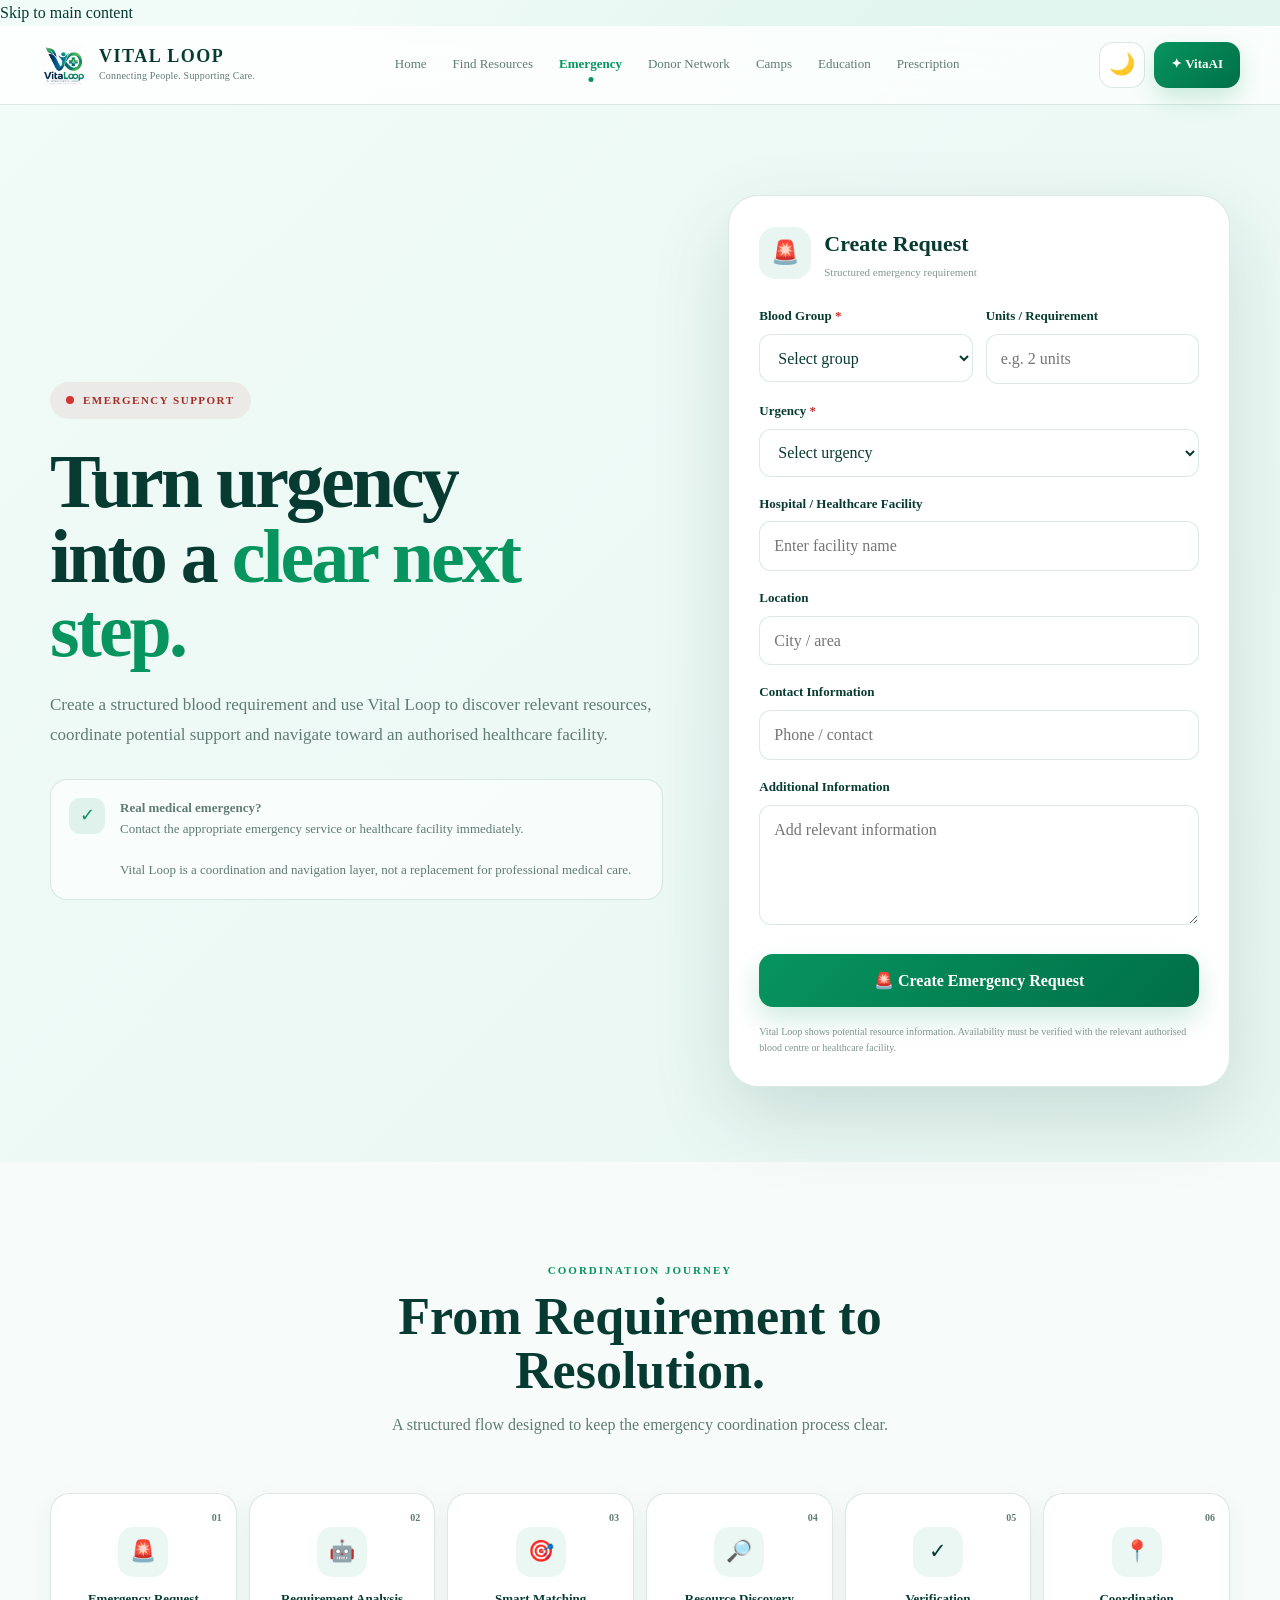
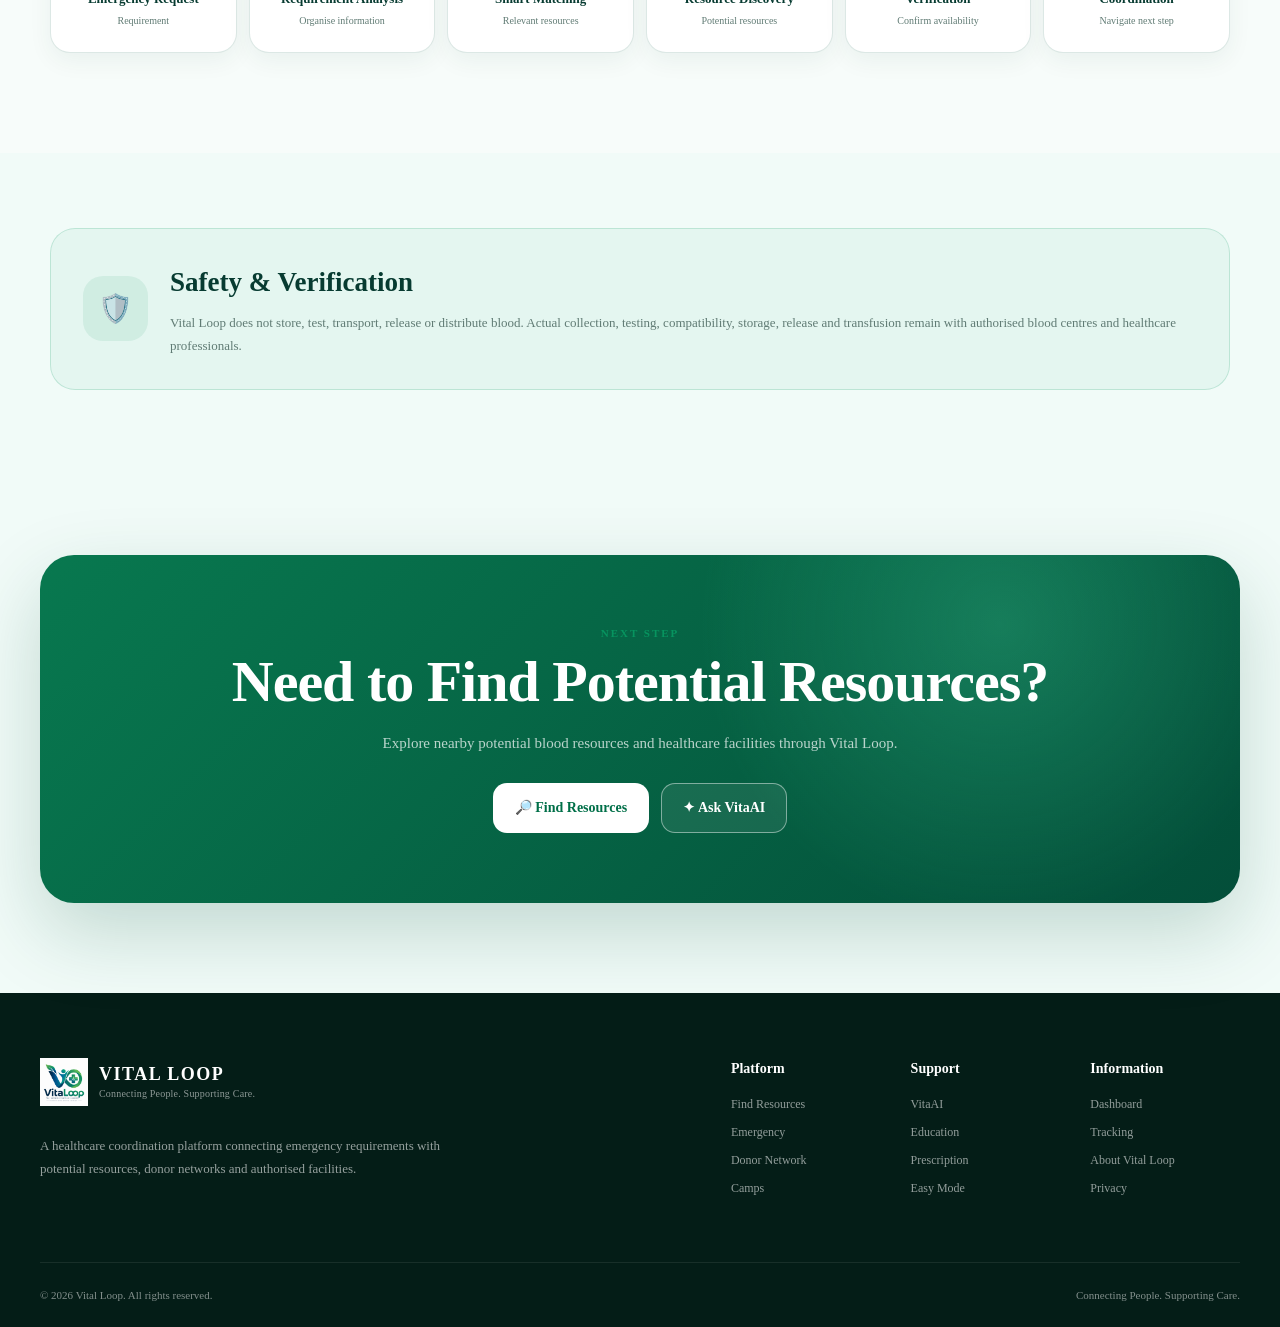
==== commit b651417d: "Update print statement from 'Hello' to 'Goodbye'" ====
--- a/emergency.html
+++ b/emergency.html
@@ -1,1360 +1,643 @@
 <!DOCTYPE html>
-<html lang="en">
+<html lang="en" data-theme="light">
+
 <head>
     <meta charset="UTF-8">
 
-    <meta
-        name="viewport"
-        content="width=device-width, initial-scale=1.0, viewport-fit=cover"
-    >
-
-    <meta
-        name="description"
-        content="Vital Loop Emergency Support — create a structured blood requirement and navigate toward relevant healthcare resources."
-    >
-
-    <meta name="theme-color" content="#08783E">
-
-    <title>Emergency Support — Vital Loop</title>
+    <meta name="viewport"
+          content="width=device-width, initial-scale=1.0">
+
+    <meta name="theme-color" content="#eafaf5">
+
+    <meta name="description"
+          content="Vital Loop Emergency Support — create a structured blood requirement and coordinate with potential resources.">
+
+    <title>Emergency Support | Vital Loop</title>
 
     <link rel="manifest" href="manifest.json">
 
-    <link
-        rel="preconnect"
-        href="https://fonts.googleapis.com"
-    >
-
-    <link
-        rel="preconnect"
-        href="https://fonts.gstatic.com"
-        crossorigin
-    >
-
-    <link
-        href="https://fonts.googleapis.com/css2?family=DM+Sans:wght@400;500;600;700&family=Manrope:wght@500;600;700;800&display=swap"
-        rel="stylesheet"
-    >
-
+    <!-- MAIN CSS -->
     <link rel="stylesheet" href="css/style.css">
     <link rel="stylesheet" href="css/responsive.css">
     <link rel="stylesheet" href="css/animations.css">
+    <link rel="stylesheet" href="css/header.css">
+    <link rel="stylesheet" href="css/footer.css">
+    <link rel="stylesheet" href="css/keyboard.css">
 
     <style>
 
-        /* =====================================================
+        /* =================================================
            EMERGENCY PAGE
-        ===================================================== */
+           ================================================= */
 
         .emergency-page {
-            min-height: 100vh;
             background:
                 radial-gradient(
                     circle at 85% 10%,
-                    rgba(8, 120, 62, 0.10),
-                    transparent 30%
+                    rgba(25, 180, 120, .12),
+                    transparent 28%
                 ),
-                var(--bg-primary, #f4faf7);
-        }
-
-
-        .emergency-main {
-            padding: 120px 24px 100px;
-        }
-
+                var(--bg);
+        }
+
+        .emergency-hero {
+            padding: 90px 0 75px;
+            background:
+                linear-gradient(
+                    135deg,
+                    var(--bg),
+                    var(--bg-soft)
+                );
+        }
 
         .emergency-container {
-            width: min(1180px, 100%);
-            margin: 0 auto;
-        }
-
-
-        /* =====================================================
-           TOP INTRO
-        ===================================================== */
-
-        .emergency-intro {
+            width: min(
+                calc(100% - 40px),
+                1180px
+            );
+            margin: auto;
+        }
+
+        .emergency-grid {
             display: grid;
-            grid-template-columns: 1.15fr 0.85fr;
-            gap: 70px;
+            grid-template-columns: 1.1fr .9fr;
+            gap: 65px;
             align-items: center;
-            margin-bottom: 55px;
-        }
-
+        }
 
         .emergency-kicker {
             display: inline-flex;
             align-items: center;
             gap: 9px;
-            padding: 8px 13px;
+
+            padding: 10px 16px;
+
             border-radius: 999px;
-            background: rgba(178, 39, 29, 0.08);
-            color: #a51f19;
+
+            background:
+                rgba(178, 39, 29, .07);
+
+            color: #a52c26;
+
             font-size: 11px;
             font-weight: 800;
-            letter-spacing: 0.12em;
-        }
-
+
+            letter-spacing: 1.5px;
+        }
 
         .emergency-kicker-dot {
-            width: 7px;
-            height: 7px;
+            width: 8px;
+            height: 8px;
+
             border-radius: 50%;
-            background: #b2271d;
-            box-shadow: 0 0 0 5px rgba(178, 39, 29, 0.08);
-            animation: emergencyPulse 1.8s infinite;
-        }
-
+
+            background: #d8332e;
+
+            animation: emergencyPulse 1.5s infinite;
+        }
+
+        @keyframes emergencyPulse {
+            0%,100% {
+                opacity: .4;
+                transform: scale(.85);
+            }
+
+            50% {
+                opacity: 1;
+                transform: scale(1.15);
+            }
+        }
 
         .emergency-title {
-            margin: 18px 0 20px;
-            font-family: "Manrope", sans-serif;
-            font-size: clamp(42px, 5vw, 68px);
-            line-height: 1.03;
-            letter-spacing: -0.045em;
-            color: #12352b;
-        }
-
+            margin: 25px 0 22px;
+
+            font-size:
+                clamp(46px, 6vw, 76px);
+
+            line-height: .98;
+
+            letter-spacing: -3px;
+        }
 
         .emergency-title span {
-            color: #08783e;
-        }
-
+            color: var(--primary);
+        }
 
         .emergency-description {
-            max-width: 650px;
+            max-width: 680px;
+
             margin: 0;
-            color: #60736a;
+
+            color: var(--text-soft);
+
             font-size: 17px;
-            line-height: 1.75;
-        }
-
-
-        .emergency-notice {
+
+            line-height: 1.8;
+        }
+
+        .emergency-warning {
             display: flex;
-            align-items: flex-start;
-            gap: 13px;
-            margin-top: 25px;
-            max-width: 640px;
-            padding: 15px 17px;
-            border: 1px solid rgba(8, 120, 62, 0.13);
-            border-radius: 16px;
-            background: rgba(255, 255, 255, 0.72);
-        }
-
-
-        .emergency-notice-icon {
-            flex: 0 0 30px;
-            width: 30px;
-            height: 30px;
+
+            gap: 15px;
+
+            margin-top: 28px;
+
+            padding: 18px;
+
+            border:
+                1px solid var(--border);
+
+            border-radius: 17px;
+
+            background:
+                rgba(255,255,255,.65);
+
+            color: var(--text-soft);
+
+            font-size: 13px;
+        }
+
+        html[data-theme="dark"] .emergency-warning {
+            background:
+                rgba(255,255,255,.05);
+        }
+
+        .warning-icon {
+            width: 36px;
+            height: 36px;
+
+            flex: 0 0 36px;
+
             display: grid;
             place-items: center;
-            border-radius: 10px;
-            background: #e2f6ea;
-            color: #08783e;
-            font-weight: 900;
-        }
-
-
-        .emergency-notice p {
-            margin: 0;
-            color: #5d7067;
-            font-size: 13px;
-            line-height: 1.55;
-        }
-
-
-        /* =====================================================
-           EMERGENCY VISUAL
-        ===================================================== */
-
-        .emergency-visual {
-            position: relative;
-            min-height: 390px;
+
+            border-radius: 11px;
+
+            background:
+                rgba(7,148,95,.10);
+
+            color: var(--primary);
+
+            font-size: 18px;
+        }
+
+
+        /* ================================================
+           REQUEST CARD
+           ================================================ */
+
+        .request-card {
+            padding: 30px;
+
+            border:
+                1px solid var(--border);
+
+            border-radius: 30px;
+
+            background: var(--surface);
+
+            box-shadow: var(--shadow-lg);
+        }
+
+        .request-card-header {
+            display: flex;
+
+            align-items: center;
+
+            gap: 13px;
+
+            margin-bottom: 25px;
+        }
+
+        .request-card-icon {
+            width: 52px;
+            height: 52px;
+
             display: grid;
             place-items: center;
-        }
-
-
-        .emergency-visual::before {
-            content: "";
-            position: absolute;
-            width: 330px;
-            height: 330px;
-            border-radius: 50%;
+
+            border-radius: 16px;
+
             background:
-                radial-gradient(
-                    circle,
-                    rgba(8, 120, 62, 0.17),
-                    rgba(8, 120, 62, 0.04) 45%,
-                    transparent 70%
-                );
-            animation: visualGlow 4s ease-in-out infinite;
-        }
-
-
-        .emergency-orbit {
-            position: absolute;
-            width: 315px;
-            height: 315px;
-            border: 1px dashed rgba(8, 120, 62, 0.25);
-            border-radius: 50%;
-            animation: orbitRotate 18s linear infinite;
-        }
-
-
-        .emergency-orbit::before,
-        .emergency-orbit::after {
-            content: "";
-            position: absolute;
-            width: 9px;
-            height: 9px;
-            border-radius: 50%;
-            background: #08783e;
-            box-shadow: 0 0 0 7px rgba(8, 120, 62, 0.10);
-        }
-
-
-        .emergency-orbit::before {
-            top: 12px;
-            left: 50%;
-        }
-
-
-        .emergency-orbit::after {
-            right: 30px;
-            bottom: 45px;
-        }
-
-
-        .emergency-center-card {
-            position: relative;
-            z-index: 2;
-            width: 260px;
-            padding: 27px;
-            border: 1px solid rgba(255,255,255,0.85);
-            border-radius: 30px;
+                rgba(7,148,95,.09);
+
+            font-size: 23px;
+        }
+
+        .request-card-header h2 {
+            margin: 0;
+
+            font-size: 22px;
+        }
+
+        .request-card-header p {
+            margin: 3px 0 0;
+
+            color: var(--text-muted);
+
+            font-size: 11px;
+        }
+
+
+        /* ================================================
+           FORM
+           ================================================ */
+
+        .emergency-form {
+            display: grid;
+
+            gap: 17px;
+        }
+
+        .form-row {
+            display: grid;
+
+            grid-template-columns: 1fr 1fr;
+
+            gap: 13px;
+        }
+
+        .form-group label {
+            margin-bottom: 7px;
+        }
+
+        .required {
+            color: #c4312b;
+        }
+
+        .emergency-submit {
+            width: 100%;
+
+            min-height: 53px;
+
+            margin-top: 5px;
+
+            border: 0;
+
+            border-radius: 14px;
+
             background:
                 linear-gradient(
-                    145deg,
-                    rgba(255,255,255,0.94),
-                    rgba(241,250,246,0.86)
+                    135deg,
+                    var(--primary),
+                    var(--primary-dark)
                 );
+
+            color: white;
+
+            font-weight: 800;
+
+            cursor: pointer;
+
             box-shadow:
-                0 28px 70px rgba(15, 66, 43, 0.14),
-                inset 0 1px 0 rgba(255,255,255,0.9);
-            backdrop-filter: blur(20px);
+                0 12px 28px
+                rgba(7,148,95,.20);
+
+            transition:
+                transform .3s ease,
+                box-shadow .3s ease;
+        }
+
+        .emergency-submit:hover {
+            transform: translateY(-2px);
+
+            box-shadow:
+                0 17px 35px
+                rgba(7,148,95,.28);
+        }
+
+        .form-note {
+            margin: 0;
+
+            color: var(--text-muted);
+
+            font-size: 10px;
+
+            line-height: 1.6;
+        }
+
+
+        /* ================================================
+           JOURNEY
+           ================================================ */
+
+        .journey-section {
+            padding: 100px 0;
+
+            background: var(--surface-soft);
+        }
+
+        .journey-heading {
             text-align: center;
-        }
-
-
-        .emergency-drop {
-            width: 78px;
-            height: 96px;
-            margin: 0 auto 17px;
-        }
-
-
-        .emergency-drop svg {
-            width: 100%;
-            height: 100%;
-            filter:
-                drop-shadow(
-                    0 12px 17px
-                    rgba(178, 39, 29, 0.20)
-                );
-        }
-
-
-        .emergency-center-card small {
-            display: block;
-            margin-bottom: 7px;
-            color: #7b8e85;
+
+            max-width: 720px;
+
+            margin: 0 auto 55px;
+        }
+
+        .journey-heading h2 {
+            margin: 0 0 13px;
+
+            font-size:
+                clamp(34px, 5vw, 52px);
+
+            line-height: 1.05;
+        }
+
+        .journey-heading p {
+            margin: 0;
+
+            color: var(--text-soft);
+        }
+
+        .journey-grid {
+            display: grid;
+
+            grid-template-columns:
+                repeat(6, 1fr);
+
+            gap: 12px;
+        }
+
+        .journey-step {
+            position: relative;
+
+            padding: 23px 15px;
+
+            min-height: 155px;
+
+            text-align: center;
+
+            border:
+                1px solid var(--border);
+
+            border-radius: 20px;
+
+            background: var(--surface);
+
+            box-shadow: var(--shadow-sm);
+        }
+
+        .journey-number {
+            position: absolute;
+
+            top: 12px;
+            right: 14px;
+
+            color:
+                rgba(7,148,95,.25);
+
             font-size: 10px;
+
             font-weight: 800;
-            letter-spacing: 0.14em;
-        }
-
-
-        .emergency-center-card strong {
-            display: block;
-            color: #163d30;
-            font-family: "Manrope", sans-serif;
-            font-size: 21px;
-        }
-
-
-        .emergency-floating {
-            position: absolute;
-            z-index: 4;
-            display: flex;
-            align-items: center;
-            gap: 10px;
-            padding: 12px 14px;
-            border: 1px solid rgba(255,255,255,0.9);
-            border-radius: 15px;
-            background: rgba(255,255,255,0.92);
-            box-shadow: 0 15px 40px rgba(15,66,43,0.11);
-            backdrop-filter: blur(14px);
-        }
-
-
-        .emergency-floating strong {
-            display: block;
-            color: #173e31;
-            font-size: 12px;
-        }
-
-
-        .emergency-floating span {
-            display: block;
-            margin-top: 2px;
-            color: #7a8d84;
-            font-size: 10px;
-        }
-
-
-        .floating-location {
-            top: 32px;
-            left: 0;
-            animation: floatCard 4s ease-in-out infinite;
-        }
-
-
-        .floating-location .floating-icon {
-            color: #08783e;
-        }
-
-
-        .floating-verification {
-            right: 0;
-            bottom: 45px;
-            animation: floatCard 4s 1s ease-in-out infinite;
-        }
-
-
-        .floating-verification .floating-icon {
-            color: #08783e;
-        }
-
-
-        .floating-icon {
-            width: 32px;
-            height: 32px;
+        }
+
+        .journey-icon {
+            width: 50px;
+            height: 50px;
+
+            margin: 10px auto 12px;
+
             display: grid;
             place-items: center;
-            border-radius: 10px;
-            background: #e9f7ef;
-            font-weight: 800;
-        }
-
-
-        /* =====================================================
-           REQUEST APP CARD
-        ===================================================== */
-
-        .request-layout {
+
+            border-radius: 15px;
+
+            background:
+                rgba(7,148,95,.08);
+
+            font-size: 21px;
+        }
+
+        .journey-step strong {
+            display: block;
+
+            font-size: 13px;
+        }
+
+        .journey-step span {
+            display: block;
+
+            margin-top: 4px;
+
+            color: var(--text-soft);
+
+            font-size: 10px;
+        }
+
+
+        /* ================================================
+           SAFETY
+           ================================================ */
+
+        .emergency-safety {
+            padding: 75px 0;
+        }
+
+        .safety-panel {
             display: grid;
-            grid-template-columns: minmax(0, 1fr) 330px;
-            gap: 24px;
-            align-items: start;
-        }
-
-
-        .request-card {
-            border: 1px solid rgba(8, 120, 62, 0.10);
-            border-radius: 28px;
-            background: rgba(255,255,255,0.90);
-            box-shadow: 0 25px 70px rgba(21, 72, 51, 0.09);
-            overflow: hidden;
-        }
-
-
-        .request-card-header {
-            display: flex;
+
+            grid-template-columns: auto 1fr;
+
+            gap: 22px;
+
             align-items: center;
-            justify-content: space-between;
-            gap: 20px;
-            padding: 25px 28px;
-            border-bottom: 1px solid #edf2ef;
-        }
-
-
-        .request-card-header h2 {
-            margin: 0 0 5px;
-            font-family: "Manrope", sans-serif;
-            color: #173e31;
-            font-size: 23px;
-        }
-
-
-        .request-card-header p {
-            margin: 0;
-            color: #84948d;
-            font-size: 12px;
-        }
-
-
-        .secure-badge {
-            display: inline-flex;
-            align-items: center;
-            gap: 7px;
-            padding: 8px 11px;
-            border-radius: 999px;
-            background: #eef9f2;
-            color: #08783e;
-            font-size: 10px;
-            font-weight: 800;
-            white-space: nowrap;
-        }
-
-
-        .request-form {
-            padding: 28px;
-        }
-
-
-        .form-section {
-            margin-bottom: 30px;
-        }
-
-
-        .form-section:last-child {
-            margin-bottom: 0;
-        }
-
-
-        .form-section-title {
-            display: flex;
-            align-items: center;
-            gap: 11px;
-            margin-bottom: 17px;
-        }
-
-
-        .form-section-number {
-            width: 29px;
-            height: 29px;
+
+            padding: 32px;
+
+            border-radius: 25px;
+
+            border:
+                1px solid
+                rgba(7,148,95,.18);
+
+            background:
+                rgba(7,148,95,.05);
+        }
+
+        .safety-panel-icon {
+            width: 65px;
+            height: 65px;
+
             display: grid;
             place-items: center;
-            border-radius: 9px;
-            background: #e2f6ea;
-            color: #08783e;
-            font-size: 11px;
-            font-weight: 900;
-        }
-
-
-        .form-section-title h3 {
+
+            border-radius: 20px;
+
+            background:
+                rgba(7,148,95,.09);
+
+            font-size: 28px;
+        }
+
+        .safety-panel h2 {
+            margin: 0 0 8px;
+
+            font-size: 27px;
+        }
+
+        .safety-panel p {
             margin: 0;
-            color: #21463a;
-            font-family: "Manrope", sans-serif;
-            font-size: 15px;
-        }
-
-
-        .form-grid {
-            display: grid;
-            grid-template-columns: repeat(2, minmax(0, 1fr));
-            gap: 16px;
-        }
-
-
-        .form-group {
-            display: flex;
-            flex-direction: column;
-            gap: 7px;
-        }
-
-
-        .form-group.full {
-            grid-column: 1 / -1;
-        }
-
-
-        .form-group label {
-            color: #52675e;
-            font-size: 11px;
-            font-weight: 800;
-        }
-
-
-        .form-group input,
-        .form-group select,
-        .form-group textarea {
-            width: 100%;
-            box-sizing: border-box;
-            border: 1px solid #dfe9e4;
-            border-radius: 13px;
-            outline: none;
-            padding: 13px 14px;
-            background: #fbfdfc;
-            color: #193d31;
-            font-family: inherit;
+
+            color: var(--text-soft);
+
             font-size: 13px;
-            transition:
-                border-color .2s ease,
-                box-shadow .2s ease,
-                background .2s ease;
-        }
-
-
-        .form-group textarea {
-            min-height: 95px;
-            resize: vertical;
-        }
-
-
-        .form-group input:focus,
-        .form-group select:focus,
-        .form-group textarea:focus {
-            border-color: rgba(8,120,62,0.55);
-            background: #ffffff;
-            box-shadow:
-                0 0 0 4px rgba(8,120,62,0.08);
-        }
-
-
-        .blood-options {
-            display: grid;
-            grid-template-columns: repeat(4, 1fr);
-            gap: 9px;
-        }
-
-
-        .blood-option {
-            position: relative;
-        }
-
-
-        .blood-option input {
-            position: absolute;
-            opacity: 0;
-            pointer-events: none;
-        }
-
-
-        .blood-option label {
-            display: grid;
-            place-items: center;
-            min-height: 49px;
-            border: 1px solid #dfe9e4;
-            border-radius: 12px;
-            background: #fbfdfc;
-            color: #315447;
-            cursor: pointer;
-            font-size: 13px;
-            font-weight: 800;
-            transition: .2s ease;
-        }
-
-
-        .blood-option label:hover {
-            border-color: rgba(8,120,62,0.35);
-            transform: translateY(-1px);
-        }
-
-
-        .blood-option input:checked + label {
-            border-color: #08783e;
-            background: #e6f7ed;
-            color: #08783e;
-            box-shadow:
-                inset 0 0 0 1px #08783e;
-        }
-
-
-        .urgency-options {
-            display: grid;
-            grid-template-columns: repeat(3, 1fr);
-            gap: 10px;
-        }
-
-
-        .urgency-option {
-            position: relative;
-        }
-
-
-        .urgency-option input {
-            position: absolute;
-            opacity: 0;
-            pointer-events: none;
-        }
-
-
-        .urgency-option label {
-            display: block;
-            padding: 13px;
-            border: 1px solid #e0e8e4;
-            border-radius: 13px;
-            cursor: pointer;
-            background: #fbfdfc;
-            transition: .2s ease;
-        }
-
-
-        .urgency-option label strong {
-            display: block;
-            color: #294c40;
-            font-size: 12px;
-        }
-
-
-        .urgency-option label span {
-            display: block;
-            margin-top: 4px;
-            color: #899790;
-            font-size: 10px;
-            line-height: 1.4;
-        }
-
-
-        .urgency-option input:checked + label {
-            border-color: #08783e;
-            background: #eff9f3;
-            box-shadow:
-                inset 0 0 0 1px #08783e;
-        }
-
-
-        .location-row {
-            display: grid;
-            grid-template-columns: 1fr auto;
-            gap: 10px;
-        }
-
-
-        .location-button {
-            border: 1px solid rgba(8,120,62,0.18);
-            border-radius: 13px;
-            padding: 0 16px;
-            background: #eff9f3;
-            color: #08783e;
-            cursor: pointer;
-            font: inherit;
-            font-size: 12px;
-            font-weight: 800;
-        }
-
-
-        .location-status {
-            margin-top: 7px;
-            color: #83928c;
-            font-size: 10px;
-        }
-
-
-        .request-submit-row {
-            display: flex;
-            align-items: center;
-            justify-content: space-between;
-            gap: 20px;
-            margin-top: 26px;
-            padding-top: 24px;
-            border-top: 1px solid #edf2ef;
-        }
-
-
-        .request-disclaimer {
-            max-width: 480px;
-            color: #83928c;
-            font-size: 10px;
-            line-height: 1.55;
-        }
-
-
-        .request-submit {
-            display: inline-flex;
-            align-items: center;
-            justify-content: center;
-            gap: 10px;
-            min-width: 190px;
-            border: 0;
-            border-radius: 13px;
-            padding: 14px 20px;
-            background: #08783e;
-            color: #ffffff;
-            cursor: pointer;
-            font-family: inherit;
-            font-size: 12px;
-            font-weight: 800;
-            box-shadow: 0 13px 28px rgba(8,120,62,0.20);
-            transition: .2s ease;
-        }
-
-
-        .request-submit:hover {
-            transform: translateY(-2px);
-            box-shadow: 0 17px 34px rgba(8,120,62,0.25);
-        }
-
-
-        /* =====================================================
-           SIDEBAR
-        ===================================================== */
-
-        .emergency-sidebar {
-            display: grid;
-            gap: 16px;
-        }
-
-
-        .side-card {
-            padding: 21px;
-            border: 1px solid rgba(8,120,62,0.10);
-            border-radius: 22px;
-            background: rgba(255,255,255,0.84);
-            box-shadow: 0 15px 45px rgba(21,72,51,0.07);
-        }
-
-
-        .side-card-label {
-            display: block;
-            margin-bottom: 9px;
-            color: #83938b;
-            font-size: 9px;
-            font-weight: 900;
-            letter-spacing: .13em;
-        }
-
-
-        .side-card h3 {
-            margin: 0 0 9px;
-            color: #173e31;
-            font-family: "Manrope", sans-serif;
-            font-size: 17px;
-        }
-
-
-        .side-card p {
-            margin: 0;
-            color: #71827a;
-            font-size: 11px;
-            line-height: 1.6;
-        }
-
-
-        .step-list {
-            display: grid;
-            gap: 15px;
-            margin-top: 18px;
-        }
-
-
-        .side-step {
-            display: grid;
-            grid-template-columns: 30px 1fr;
-            gap: 10px;
-            align-items: start;
-        }
-
-
-        .side-step-number {
-            width: 30px;
-            height: 30px;
-            display: grid;
-            place-items: center;
-            border-radius: 9px;
-            background: #e8f7ee;
-            color: #08783e;
-            font-size: 10px;
-            font-weight: 900;
-        }
-
-
-        .side-step strong {
-            display: block;
-            color: #294d40;
-            font-size: 11px;
-        }
-
-
-        .side-step span {
-            display: block;
-            margin-top: 3px;
-            color: #899790;
-            font-size: 9px;
-            line-height: 1.4;
-        }
-
-
-        .safety-mini {
-            border-color: rgba(8,120,62,0.14);
-            background:
-                linear-gradient(
-                    145deg,
-                    #eff9f3,
-                    #ffffff
-                );
-        }
-
-
-        .safety-mini-icon {
-            width: 38px;
-            height: 38px;
-            display: grid;
-            place-items: center;
-            margin-bottom: 13px;
-            border-radius: 12px;
-            background: #08783e;
-            color: #ffffff;
-            font-weight: 900;
-        }
-
-
-        /* =====================================================
-           RESULT MODAL
-        ===================================================== */
-
-        .result-overlay {
-            position: fixed;
-            inset: 0;
-            z-index: 9999;
-            display: none;
-            place-items: center;
-            padding: 20px;
-            background: rgba(7, 28, 20, 0.48);
-            backdrop-filter: blur(9px);
-        }
-
-
-        .result-overlay.show {
-            display: grid;
-            animation: fadeIn .25s ease;
-        }
-
-
-        .result-modal {
-            width: min(470px, 100%);
-            padding: 30px;
-            border-radius: 26px;
-            background: #ffffff;
-            box-shadow: 0 35px 100px rgba(0,0,0,0.20);
-            text-align: center;
-            animation: modalUp .35s ease;
-        }
-
-
-        .result-icon {
-            width: 65px;
-            height: 65px;
-            display: grid;
-            place-items: center;
-            margin: 0 auto 17px;
-            border-radius: 20px;
-            background: #e3f7eb;
-            color: #08783e;
-            font-size: 25px;
-            font-weight: 900;
-        }
-
-
-        .result-modal h2 {
-            margin: 0 0 9px;
-            color: #173e31;
-            font-family: "Manrope", sans-serif;
-        }
-
-
-        .result-modal p {
-            margin: 0 auto 20px;
-            max-width: 380px;
-            color: #71827a;
-            font-size: 12px;
-            line-height: 1.65;
-        }
-
-
-        .request-id-box {
-            margin: 15px 0 20px;
-            padding: 13px;
-            border-radius: 13px;
-            background: #f2f8f5;
-            color: #08783e;
-            font-family: monospace;
-            font-size: 14px;
-            font-weight: 800;
-            letter-spacing: .08em;
-        }
-
-
-        .result-actions {
-            display: flex;
-            justify-content: center;
-            gap: 10px;
-        }
-
-
-        .result-action {
-            border: 0;
-            border-radius: 12px;
-            padding: 12px 17px;
-            cursor: pointer;
-            font: inherit;
-            font-size: 11px;
-            font-weight: 800;
-        }
-
-
-        .result-action.primary {
-            background: #08783e;
-            color: #ffffff;
-        }
-
-
-        .result-action.secondary {
-            background: #eef4f1;
-            color: #315447;
-        }
-
-
-        /* =====================================================
-           ANIMATIONS
-        ===================================================== */
-
-        @keyframes emergencyPulse {
-
-            0%, 100% {
-                transform: scale(1);
-                opacity: 1;
+
+            line-height: 1.7;
+        }
+
+
+        /* ================================================
+           MOBILE
+           ================================================ */
+
+        @media (max-width: 900px) {
+
+            .emergency-grid {
+                grid-template-columns: 1fr;
+
+                gap: 40px;
             }
 
-            50% {
-                transform: scale(1.25);
-                opacity: .65;
+            .journey-grid {
+                grid-template-columns:
+                    repeat(3, 1fr);
             }
-
-        }
-
-
-        @keyframes visualGlow {
-
-            0%, 100% {
-                transform: scale(.95);
-                opacity: .75;
+        }
+
+        @media (max-width: 650px) {
+
+            .emergency-container {
+                width:
+                    calc(100% - 28px);
             }
 
-            50% {
-                transform: scale(1.05);
-                opacity: 1;
+            .emergency-hero {
+                padding:
+                    60px 0 55px;
             }
 
-        }
-
-
-        @keyframes orbitRotate {
-
-            from {
-                transform: rotate(0deg);
+            .emergency-title {
+                font-size:
+                    clamp(42px, 12vw, 58px);
+
+                letter-spacing: -2px;
             }
 
-            to {
-                transform: rotate(360deg);
+            .emergency-description {
+                font-size: 15px;
             }
 
-        }
-
-
-        @keyframes floatCard {
-
-            0%, 100% {
-                transform: translateY(0);
+            .request-card {
+                padding: 21px;
+
+                border-radius: 24px;
             }
 
-            50% {
-                transform: translateY(-8px);
-            }
-
-        }
-
-
-        @keyframes fadeIn {
-
-            from {
-                opacity: 0;
-            }
-
-            to {
-                opacity: 1;
-            }
-
-        }
-
-
-        @keyframes modalUp {
-
-            from {
-                opacity: 0;
-                transform: translateY(20px) scale(.98);
-            }
-
-            to {
-                opacity: 1;
-                transform: translateY(0) scale(1);
-            }
-
-        }
-
-
-        /* =====================================================
-           DARK MODE
-        ===================================================== */
-
-        body.dark-mode .emergency-page {
-            background:
-                radial-gradient(
-                    circle at 85% 10%,
-                    rgba(20,168,91,0.12),
-                    transparent 30%
-                ),
-                #091713;
-        }
-
-
-        body.dark-mode .emergency-title,
-        body.dark-mode .request-card-header h2,
-        body.dark-mode .form-section-title h3,
-        body.dark-mode .side-card h3,
-        body.dark-mode .side-step strong,
-        body.dark-mode .emergency-center-card strong {
-            color: #e7f5ee;
-        }
-
-
-        body.dark-mode .emergency-description,
-        body.dark-mode .emergency-notice p,
-        body.dark-mode .side-card p,
-        body.dark-mode .side-step span,
-        body.dark-mode .request-disclaimer,
-        body.dark-mode .location-status {
-            color: #9aafa5;
-        }
-
-
-        body.dark-mode .request-card,
-        body.dark-mode .side-card,
-        body.dark-mode .emergency-center-card,
-        body.dark-mode .emergency-floating {
-            background: rgba(14, 32, 26, 0.88);
-            border-color: rgba(255,255,255,0.07);
-        }
-
-
-        body.dark-mode .request-card-header {
-            border-bottom-color: rgba(255,255,255,0.07);
-        }
-
-
-        body.dark-mode .form-group input,
-        body.dark-mode .form-group select,
-        body.dark-mode .form-group textarea,
-        body.dark-mode .blood-option label,
-        body.dark-mode .urgency-option label {
-            background: #0c211a;
-            border-color: rgba(255,255,255,0.09);
-            color: #dcece5;
-        }
-
-
-        body.dark-mode .form-group label {
-            color: #a8bbb2;
-        }
-
-
-        body.dark-mode .request-submit-row {
-            border-top-color: rgba(255,255,255,0.07);
-        }
-
-
-        body.dark-mode .result-modal {
-            background: #10251e;
-        }
-
-
-        body.dark-mode .result-modal h2 {
-            color: #e7f5ee;
-        }
-
-
-        /* =====================================================
-           RESPONSIVE
-        ===================================================== */
-
-        @media (max-width: 980px) {
-
-            .emergency-intro {
-                grid-template-columns: 1fr;
-                gap: 20px;
-            }
-
-            .emergency-visual {
-                min-height: 350px;
-            }
-
-            .request-layout {
+            .form-row {
                 grid-template-columns: 1fr;
             }
 
-            .emergency-sidebar {
-                grid-template-columns: repeat(2, 1fr);
+            .journey-section {
+                padding: 70px 0;
             }
 
-        }
-
-
-        @media (max-width: 680px) {
-
-            .emergency-main {
-                padding: 95px 15px 100px;
+            .journey-grid {
+                grid-template-columns:
+                    1fr 1fr;
+
+                gap: 10px;
             }
 
-            .emergency-title {
-                font-size: 42px;
+            .journey-step {
+                min-height: 135px;
             }
 
-            .emergency-description {
-                font-size: 14px;
-                line-height: 1.65;
+            .safety-panel {
+                grid-template-columns: 1fr;
+
+                padding: 25px;
             }
-
-            .emergency-visual {
-                min-height: 315px;
-            }
-
-            .emergency-orbit {
-                width: 250px;
-                height: 250px;
-            }
-
-            .emergency-visual::before {
-                width: 270px;
-                height: 270px;
-            }
-
-            .emergency-center-card {
-                width: 220px;
-                padding: 22px;
-            }
-
-            .floating-location {
-                left: 0;
-                top: 20px;
-            }
-
-            .floating-verification {
-                right: 0;
-                bottom: 25px;
-            }
-
-            .request-card {
-                border-radius: 21px;
-            }
-
-            .request-card-header,
-            .request-form {
-                padding: 20px;
-            }
-
-            .request-card-header {
-                align-items: flex-start;
-                flex-direction: column;
-            }
-
-            .form-grid {
-                grid-template-columns: 1fr;
-            }
-
-            .form-group.full {
-                grid-column: auto;
-            }
-
-            .blood-options {
-                grid-template-columns: repeat(4, 1fr);
-            }
-
-            .urgency-options {
-                grid-template-columns: 1fr;
-            }
-
-            .location-row {
-                grid-template-columns: 1fr;
-            }
-
-            .location-button {
-                min-height: 46px;
-            }
-
-            .request-submit-row {
-                flex-direction: column;
-                align-items: stretch;
-            }
-
-            .request-submit {
-                width: 100%;
-            }
-
-            .emergency-sidebar {
-                grid-template-columns: 1fr;
-            }
-
-            .result-actions {
-                flex-direction: column;
-            }
-
-            .result-action {
-                width: 100%;
-            }
-
-        }
-
-
-        @media (prefers-reduced-motion: reduce) {
-
-            *,
-            *::before,
-            *::after {
-                animation-duration: .01ms !important;
-                animation-iteration-count: 1 !important;
-                scroll-behavior: auto !important;
-            }
-
         }
 
     </style>
 </head>
 
 
-<body>
-
-    <!-- =====================================================
-         APP HEADER
-    ====================================================== -->
-
-    <header class="top-header">
-
-        <div class="header-inner">
+<body class="emergency-page">
+
+
+    <!-- =================================================
+         HEADER
+         ================================================= -->
+
+    <header class="site-header">
+
+        <div class="header-container">
 
             <a
                 href="index.html"
                 class="brand"
-                aria-label="Vital Loop Home"
-            >
-
-                <span class="brand-symbol">
-
-                    <svg
-                        viewBox="0 0 100 100"
-                        xmlns="http://www.w3.org/2000/svg"
-                        aria-hidden="true"
-                    >
-
-                        <circle
-                            cx="50"
-                            cy="50"
-                            r="46"
-                            fill="currentColor"
-                        />
-
-                        <path
-                            d="
-                                M50 18
-                                C50 18 29 43 29 59
-                                C29 73 38 83 50 83
-                                C62 83 71 73 71 59
-                                C71 43 50 18 50 18Z
-                            "
-                            fill="#FFFFFF"
-                        />
-
-                        <circle
-                            cx="31"
-                            cy="31"
-                            r="5"
-                            fill="#FFFFFF"
-                        />
-
-                        <circle
-                            cx="69"
-                            cy="31"
-                            r="5"
-                            fill="#FFFFFF"
-                        />
-
-                        <path
-                            d="M35 32 L50 45 L65 32"
-                            fill="none"
-                            stroke="#FFFFFF"
-                            stroke-width="3"
-                            stroke-linecap="round"
-                        />
-
-                    </svg>
-
-                </span>
-
-
-                <span class="brand-text">
+                aria-label="Vital Loop Home">
+
+                <img
+                    src="assets/logo/icon-192.png"
+                    alt="Vital Loop"
+                    class="brand-logo"
+                    width="48"
+                    height="48">
+
+                <div class="brand-text">
 
                     <strong>
-                        Vital Loop
+                        VITAL LOOP
                     </strong>
 
-                    <small>
-                        Blood Resource Network
-                    </small>
-
-                </span>
+                    <span>
+                        Connecting People. Supporting Care.
+                    </span>
+
+                </div>
 
             </a>
 
 
             <nav
                 class="desktop-nav"
-                aria-label="Primary navigation"
-            >
-
-                <a
-                    href="index.html"
-                    class="nav-link"
-                >
+                aria-label="Main navigation">
+
+                <a href="index.html">
                     Home
                 </a>
 
-                <a
-                    href="find-blood.html"
-                    class="nav-link"
-                >
+                <a href="find-blood.html">
                     Find Resources
                 </a>
 
                 <a
-                    href="blood-request.html"
-                    class="nav-link"
-                >
-                    Request
+                    href="emergency.html"
+                    class="active">
+
+                    Emergency
+
                 </a>
 
-                <a
-                    href="donor.html"
-                    class="nav-link"
-                >
-                    Donor
+                <a href="donor.html">
+                    Donor Network
                 </a>
 
-                <a
-                    href="camps.html"
-                    class="nav-link"
-                >
+                <a href="camps.html">
                     Camps
                 </a>
 
-                <a
-                    href="blood-education.html"
-                    class="nav-link"
-                >
+                <a href="blood-education.html">
                     Education
                 </a>
 
+                <a href="prescription.html">
+                    Prescription
+                </a>
+
             </nav>
 
 
@@ -1362,41 +645,32 @@
 
                 <button
                     type="button"
+                    class="theme-toggle"
                     id="themeToggle"
-                    class="icon-button theme-toggle"
-                    aria-label="Toggle day and night mode"
-                >
-
-                    <span class="theme-sun">☀</span>
-                    <span class="theme-moon">☾</span>
+                    aria-label="Toggle theme">
+
+                    🌙
 
                 </button>
 
 
                 <a
                     href="assistant.html"
-                    class="ai-header-button"
-                >
-
-                    <span class="ai-icon">
-                        ✦
-                    </span>
-
-                    VitaAI
+                    class="vitaai-button">
+
+                    ✦ VitaAI
 
                 </a>
 
 
                 <button
                     type="button"
-                    id="mobileMenuButton"
-                    class="icon-button mobile-menu-button"
+                    class="menu-toggle"
+                    id="menuToggle"
                     aria-label="Open menu"
-                >
-
-                    <span></span>
-                    <span></span>
-                    <span></span>
+                    aria-expanded="false">
+
+                    ☰
 
                 </button>
 
@@ -1404,106 +678,81 @@
 
         </div>
 
+
+        <!-- MOBILE MENU -->
+
+        <div
+            class="mobile-menu"
+            id="mobileMenu">
+
+            <a href="index.html">
+                🏠 Home
+            </a>
+
+            <a href="find-blood.html">
+                🔎 Find Resources
+            </a>
+
+            <a href="emergency.html">
+                🚨 Emergency Request
+            </a>
+
+            <a href="donor.html">
+                🧑‍🤝‍🧑 Donor Network
+            </a>
+
+            <a href="camps.html">
+                📍 Donation Camps
+            </a>
+
+            <a href="blood-education.html">
+                📚 Blood Education
+            </a>
+
+            <a href="prescription.html">
+                💊 Prescription
+            </a>
+
+            <a href="dashboard.html">
+                📊 Dashboard
+            </a>
+
+            <a href="assistant.html">
+                ✦ VitaAI
+            </a>
+
+        </div>
+
     </header>
 
 
-    <!-- =====================================================
-         MOBILE MENU
-    ====================================================== -->
-
-    <div
-        id="mobileMenu"
-        class="mobile-menu"
-        aria-hidden="true"
-    >
-
-        <div class="mobile-menu-header">
-
-            <strong>
-                Vital Loop
-            </strong>
-
-            <button
-                type="button"
-                id="mobileMenuClose"
-                class="icon-button"
-            >
-                ×
-            </button>
-
-        </div>
-
-
-        <div class="mobile-menu-links">
-
-            <a href="index.html">
-                <span>⌂</span>
-                Home
-            </a>
-
-            <a href="find-blood.html">
-                <span>⌕</span>
-                Find Resources
-            </a>
-
-            <a href="blood-request.html">
-                <span>+</span>
-                Blood Request
-            </a>
-
-            <a href="donor.html">
-                <span>♡</span>
-                Donor Network
-            </a>
-
-            <a href="camps.html">
-                <span>◉</span>
-                Donation Camps
-            </a>
-
-            <a href="blood-education.html">
-                <span>i</span>
-                Blood Education
-            </a>
-
-            <a href="prescription.html">
-                <span>▣</span>
-                Prescription
-            </a>
-
-            <a href="assistant.html">
-                <span>✦</span>
-                VitaAI
-            </a>
-
-        </div>
-
-    </div>
-
-
-    <!-- =====================================================
+    <!-- =================================================
          MAIN
-    ====================================================== -->
-
-    <main class="emergency-page">
-
-        <div class="emergency-main">
+         ================================================= -->
+
+    <main>
+
+
+        <!-- =================================================
+             HERO
+             ================================================= -->
+
+        <section class="emergency-hero">
 
             <div class="emergency-container">
 
-
-                <!-- =================================================
-                     INTRO
-                ================================================== -->
-
-                <section class="emergency-intro">
-
+                <div class="emergency-grid">
+
+
+                    <!-- LEFT -->
 
                     <div>
 
                         <div class="emergency-kicker">
 
-                            <span class="emergency-kicker-dot"></span>
+                            <span
+                                class="emergency-kicker-dot">
+                            </span>
 
                             EMERGENCY SUPPORT
 
@@ -1515,1512 +764,869 @@
                             Turn urgency
                             <br>
 
-                            into a <span>clear next step.</span>
+                            into a
+                            <span>
+                                clear next step.
+                            </span>
 
                         </h1>
 
 
                         <p class="emergency-description">
 
-                            Create a structured blood requirement and
-                            use Vital Loop to discover relevant resources,
-                            coordinate potential support and navigate
-                            toward an authorized healthcare facility.
+                            Create a structured blood requirement
+                            and use Vital Loop to discover relevant
+                            resources, coordinate potential support
+                            and navigate toward an authorised
+                            healthcare facility.
 
                         </p>
 
 
-                        <div class="emergency-notice">
-
-                            <span class="emergency-notice-icon">
+                        <div class="emergency-warning">
+
+                            <div class="warning-icon">
                                 ✓
-                            </span>
-
-                            <p>
-                                For a real medical emergency, contact
-                                the appropriate emergency service or
-                                healthcare facility immediately.
+                            </div>
+
+                            <div>
+
+                                <strong>
+                                    Real medical emergency?
+                                </strong>
+
+                                <br>
+
+                                Contact the appropriate emergency
+                                service or healthcare facility
+                                immediately.
+
+                                <br><br>
+
                                 Vital Loop is a coordination and
                                 navigation layer, not a replacement
                                 for professional medical care.
+
+                            </div>
+
+                        </div>
+
+                    </div>
+
+
+                    <!-- RIGHT REQUEST FORM -->
+
+                    <div class="request-card">
+
+                        <div class="request-card-header">
+
+                            <div class="request-card-icon">
+                                🚨
+                            </div>
+
+                            <div>
+
+                                <h2>
+                                    Create Request
+                                </h2>
+
+                                <p>
+                                    Structured emergency requirement
+                                </p>
+
+                            </div>
+
+                        </div>
+
+
+                        <form
+                            id="emergencyForm"
+                            class="emergency-form">
+
+
+                            <div class="form-row">
+
+
+                                <div class="form-group">
+
+                                    <label for="bloodGroup">
+                                        Blood Group
+                                        <span class="required">*</span>
+                                    </label>
+
+                                    <select
+                                        id="bloodGroup"
+                                        name="bloodGroup"
+                                        required>
+
+                                        <option value="">
+                                            Select group
+                                        </option>
+
+                                        <option value="A+">
+                                            A+
+                                        </option>
+
+                                        <option value="A-">
+                                            A-
+                                        </option>
+
+                                        <option value="B+">
+                                            B+
+                                        </option>
+
+                                        <option value="B-">
+                                            B-
+                                        </option>
+
+                                        <option value="AB+">
+                                            AB+
+                                        </option>
+
+                                        <option value="AB-">
+                                            AB-
+                                        </option>
+
+                                        <option value="O+">
+                                            O+
+                                        </option>
+
+                                        <option value="O-">
+                                            O-
+                                        </option>
+
+                                    </select>
+
+                                </div>
+
+
+                                <div class="form-group">
+
+                                    <label for="units">
+                                        Units / Requirement
+                                    </label>
+
+                                    <input
+                                        id="units"
+                                        name="units"
+                                        type="text"
+                                        placeholder="e.g. 2 units">
+
+                                </div>
+
+                            </div>
+
+
+                            <div class="form-group">
+
+                                <label for="urgency">
+                                    Urgency
+                                    <span class="required">*</span>
+                                </label>
+
+                                <select
+                                    id="urgency"
+                                    name="urgency"
+                                    required>
+
+                                    <option value="">
+                                        Select urgency
+                                    </option>
+
+                                    <option value="urgent">
+                                        Urgent
+                                    </option>
+
+                                    <option value="high">
+                                        High
+                                    </option>
+
+                                    <option value="planned">
+                                        Planned
+                                    </option>
+
+                                </select>
+
+                            </div>
+
+
+                            <div class="form-group">
+
+                                <label for="facility">
+                                    Hospital / Healthcare Facility
+                                </label>
+
+                                <input
+                                    id="facility"
+                                    name="facility"
+                                    type="text"
+                                    placeholder="Enter facility name">
+
+                            </div>
+
+
+                            <div class="form-group">
+
+                                <label for="location">
+                                    Location
+                                </label>
+
+                                <input
+                                    id="location"
+                                    name="location"
+                                    type="text"
+                                    placeholder="City / area">
+
+                            </div>
+
+
+                            <div class="form-group">
+
+                                <label for="contact">
+                                    Contact Information
+                                </label>
+
+                                <input
+                                    id="contact"
+                                    name="contact"
+                                    type="text"
+                                    placeholder="Phone / contact">
+
+                            </div>
+
+
+                            <div class="form-group">
+
+                                <label for="notes">
+                                    Additional Information
+                                </label>
+
+                                <textarea
+                                    id="notes"
+                                    name="notes"
+                                    placeholder="Add relevant information"></textarea>
+
+                            </div>
+
+
+                            <button
+                                type="submit"
+                                class="emergency-submit">
+
+                                🚨 Create Emergency Request
+
+                            </button>
+
+
+                            <p class="form-note">
+
+                                Vital Loop shows potential resource
+                                information. Availability must be
+                                verified with the relevant authorised
+                                blood centre or healthcare facility.
+
                             </p>
 
+                        </form>
+
+                    </div>
+
+                </div>
+
+            </div>
+
+        </section>
+
+
+        <!-- =================================================
+             COORDINATION JOURNEY
+             ================================================= -->
+
+        <section class="journey-section">
+
+            <div class="emergency-container">
+
+
+                <div class="journey-heading">
+
+                    <span class="section-label">
+                        COORDINATION JOURNEY
+                    </span>
+
+                    <h2>
+                        From Requirement to Resolution.
+                    </h2>
+
+                    <p>
+                        A structured flow designed to keep the
+                        emergency coordination process clear.
+                    </p>
+
+                </div>
+
+
+                <div class="journey-grid">
+
+
+                    <div class="journey-step">
+
+                        <span class="journey-number">
+                            01
+                        </span>
+
+                        <div class="journey-icon">
+                            🚨
                         </div>
 
+                        <strong>
+                            Emergency Request
+                        </strong>
+
+                        <span>
+                            Requirement
+                        </span>
+
                     </div>
 
 
-                    <!-- Visual -->
-
-                    <div class="emergency-visual">
-
-                        <div class="emergency-orbit"></div>
-
-
-                        <div class="emergency-floating floating-location">
-
-                            <div class="floating-icon">
-                                ⌖
-                            </div>
-
-                            <div>
-
-                                <strong>
-                                    Location Discovery
-                                </strong>
-
-                                <span>
-                                    Find nearby resources
-                                </span>
-
-                            </div>
-
+                    <div class="journey-step">
+
+                        <span class="journey-number">
+                            02
+                        </span>
+
+                        <div class="journey-icon">
+                            🤖
                         </div>
 
-
-                        <div class="emergency-center-card">
-
-                            <div class="emergency-drop">
-
-                                <svg
-                                    viewBox="0 0 100 130"
-                                    xmlns="http://www.w3.org/2000/svg"
-                                    aria-hidden="true"
-                                >
-
-                                    <defs>
-
-                                        <linearGradient
-                                            id="emergencyDropGradient"
-                                            x1="0"
-                                            y1="0"
-                                            x2="1"
-                                            y2="1"
-                                        >
-
-                                            <stop
-                                                offset="0%"
-                                                stop-color="#E94B45"
-                                            />
-
-                                            <stop
-                                                offset="100%"
-                                                stop-color="#A9151B"
-                                            />
-
-                                        </linearGradient>
-
-                                    </defs>
-
-                                    <path
-                                        d="
-                                            M50 4
-                                            C50 4 12 48 12 78
-                                            C12 104 29 124 50 124
-                                            C71 124 88 104 88 78
-                                            C88 48 50 4 50 4Z
-                                        "
-                                        fill="url(#emergencyDropGradient)"
-                                    />
-
-                                    <ellipse
-                                        cx="36"
-                                        cy="55"
-                                        rx="8"
-                                        ry="15"
-                                        fill="rgba(255,255,255,0.25)"
-                                        transform="rotate(28 36 55)"
-                                    />
-
-                                </svg>
-
-                            </div>
-
-
-                            <small>
-                                VITAL LOOP
-                            </small>
-
-                            <strong>
-                                Emergency Coordination
-                            </strong>
-
+                        <strong>
+                            Requirement Analysis
+                        </strong>
+
+                        <span>
+                            Organise information
+                        </span>
+
+                    </div>
+
+
+                    <div class="journey-step">
+
+                        <span class="journey-number">
+                            03
+                        </span>
+
+                        <div class="journey-icon">
+                            🎯
                         </div>
 
-
-                        <div class="emergency-floating floating-verification">
-
-                            <div class="floating-icon">
-                                ✓
-                            </div>
-
-                            <div>
-
-                                <strong>
-                                    Verification
-                                </strong>
-
-                                <span>
-                                    Facility-led process
-                                </span>
-
-                            </div>
-
+                        <strong>
+                            Smart Matching
+                        </strong>
+
+                        <span>
+                            Relevant resources
+                        </span>
+
+                    </div>
+
+
+                    <div class="journey-step">
+
+                        <span class="journey-number">
+                            04
+                        </span>
+
+                        <div class="journey-icon">
+                            🔎
                         </div>
 
+                        <strong>
+                            Resource Discovery
+                        </strong>
+
+                        <span>
+                            Potential resources
+                        </span>
+
                     </div>
 
-                </section>
-
-
-                <!-- =================================================
-                     REQUEST WORKSPACE
-                ================================================== -->
-
-                <section class="request-layout">
-
-
-                    <!-- FORM -->
-
-                    <div class="request-card">
-
-                        <div class="request-card-header">
-
-                            <div>
-
-                                <h2>
-                                    Create Emergency Request
-                                </h2>
-
-                                <p>
-                                    Enter only the information needed
-                                    to coordinate the request.
-                                </p>
-
-                            </div>
-
-
-                            <span class="secure-badge">
-                                ✓ Responsible workflow
-                            </span>
-
+
+                    <div class="journey-step">
+
+                        <span class="journey-number">
+                            05
+                        </span>
+
+                        <div class="journey-icon">
+                            ✓
                         </div>
 
-
-                        <form
-                            id="emergencyRequestForm"
-                            class="request-form"
-                        >
-
-
-                            <!-- STEP 01 -->
-
-                            <div class="form-section">
-
-                                <div class="form-section-title">
-
-                                    <span class="form-section-number">
-                                        01
-                                    </span>
-
-                                    <h3>
-                                        Blood Requirement
-                                    </h3>
-
-                                </div>
-
-
-                                <div class="form-grid">
-
-                                    <div class="form-group full">
-
-                                        <label>
-                                            Blood Group
-                                        </label>
-
-
-                                        <div class="blood-options">
-
-                                            <div class="blood-option">
-
-                                                <input
-                                                    type="radio"
-                                                    id="bloodAPlus"
-                                                    name="bloodGroup"
-                                                    value="A+"
-                                                    required
-                                                >
-
-                                                <label for="bloodAPlus">
-                                                    A+
-                                                </label>
-
-                                            </div>
-
-
-                                            <div class="blood-option">
-
-                                                <input
-                                                    type="radio"
-                                                    id="bloodAMinus"
-                                                    name="bloodGroup"
-                                                    value="A-"
-                                                >
-
-                                                <label for="bloodAMinus">
-                                                    A−
-                                                </label>
-
-                                            </div>
-
-
-                                            <div class="blood-option">
-
-                                                <input
-                                                    type="radio"
-                                                    id="bloodBPlus"
-                                                    name="bloodGroup"
-                                                    value="B+"
-                                                >
-
-                                                <label for="bloodBPlus">
-                                                    B+
-                                                </label>
-
-                                            </div>
-
-
-                                            <div class="blood-option">
-
-                                                <input
-                                                    type="radio"
-                                                    id="bloodBMinus"
-                                                    name="bloodGroup"
-                                                    value="B-"
-                                                >
-
-                                                <label for="bloodBMinus">
-                                                    B−
-                                                </label>
-
-                                            </div>
-
-
-                                            <div class="blood-option">
-
-                                                <input
-                                                    type="radio"
-                                                    id="bloodABPlus"
-                                                    name="bloodGroup"
-                                                    value="AB+"
-                                                >
-
-                                                <label for="bloodABPlus">
-                                                    AB+
-                                                </label>
-
-                                            </div>
-
-
-                                            <div class="blood-option">
-
-                                                <input
-                                                    type="radio"
-                                                    id="bloodABMinus"
-                                                    name="bloodGroup"
-                                                    value="AB-"
-                                                >
-
-                                                <label for="bloodABMinus">
-                                                    AB−
-                                                </label>
-
-                                            </div>
-
-
-                                            <div class="blood-option">
-
-                                                <input
-                                                    type="radio"
-                                                    id="bloodOPlus"
-                                                    name="bloodGroup"
-                                                    value="O+"
-                                                >
-
-                                                <label for="bloodOPlus">
-                                                    O+
-                                                </label>
-
-                                            </div>
-
-
-                                            <div class="blood-option">
-
-                                                <input
-                                                    type="radio"
-                                                    id="bloodOMinus"
-                                                    name="bloodGroup"
-                                                    value="O-"
-                                                >
-
-                                                <label for="bloodOMinus">
-                                                    O−
-                                                </label>
-
-                                            </div>
-
-                                        </div>
-
-                                    </div>
-
-
-                                    <div class="form-group">
-
-                                        <label for="component">
-                                            Required Component
-                                        </label>
-
-                                        <select
-                                            id="component"
-                                            name="component"
-                                            required
-                                        >
-
-                                            <option value="">
-                                                Select component
-                                            </option>
-
-                                            <option value="Whole Blood">
-                                                Whole Blood
-                                            </option>
-
-                                            <option value="Red Cells">
-                                                Red Cells
-                                            </option>
-
-                                            <option value="Platelets">
-                                                Platelets
-                                            </option>
-
-                                            <option value="Plasma">
-                                                Plasma
-                                            </option>
-
-                                            <option value="Other">
-                                                Other / As advised
-                                            </option>
-
-                                        </select>
-
-                                    </div>
-
-
-                                    <div class="form-group">
-
-                                        <label for="units">
-                                            Requirement Quantity
-                                        </label>
-
-                                        <input
-                                            id="units"
-                                            name="units"
-                                            type="number"
-                                            min="1"
-                                            max="50"
-                                            placeholder="Enter quantity"
-                                            required
-                                        >
-
-                                    </div>
-
-                                </div>
-
-                            </div>
-
-
-                            <!-- STEP 02 -->
-
-                            <div class="form-section">
-
-                                <div class="form-section-title">
-
-                                    <span class="form-section-number">
-                                        02
-                                    </span>
-
-                                    <h3>
-                                        Urgency & Location
-                                    </h3>
-
-                                </div>
-
-
-                                <div class="form-grid">
-
-
-                                    <div class="form-group full">
-
-                                        <label>
-                                            Urgency Level
-                                        </label>
-
-
-                                        <div class="urgency-options">
-
-                                            <div class="urgency-option">
-
-                                                <input
-                                                    type="radio"
-                                                    id="urgencyImmediate"
-                                                    name="urgency"
-                                                    value="Immediate"
-                                                    required
-                                                >
-
-                                                <label for="urgencyImmediate">
-
-                                                    <strong>
-                                                        Immediate
-                                                    </strong>
-
-                                                    <span>
-                                                        Requirement needs
-                                                        urgent coordination.
-                                                    </span>
-
-                                                </label>
-
-                                            </div>
-
-
-                                            <div class="urgency-option">
-
-                                                <input
-                                                    type="radio"
-                                                    id="urgencyToday"
-                                                    name="urgency"
-                                                    value="Today"
-                                                >
-
-                                                <label for="urgencyToday">
-
-                                                    <strong>
-                                                        Today
-                                                    </strong>
-
-                                                    <span>
-                                                        Needed within the
-                                                        current day.
-                                                    </span>
-
-                                                </label>
-
-                                            </div>
-
-
-                                            <div class="urgency-option">
-
-                                                <input
-                                                    type="radio"
-                                                    id="urgencyPlanned"
-                                                    name="urgency"
-                                                    value="Planned"
-                                                >
-
-                                                <label for="urgencyPlanned">
-
-                                                    <strong>
-                                                        Planned
-                                                    </strong>
-
-                                                    <span>
-                                                        Requirement is
-                                                        planned ahead.
-                                                    </span>
-
-                                                </label>
-
-                                            </div>
-
-                                        </div>
-
-                                    </div>
-
-
-                                    <div class="form-group full">
-
-                                        <label for="facility">
-                                            Healthcare Facility
-                                        </label>
-
-                                        <input
-                                            id="facility"
-                                            name="facility"
-                                            type="text"
-                                            placeholder="Hospital / healthcare facility name"
-                                            required
-                                        >
-
-                                    </div>
-
-
-                                    <div class="form-group full">
-
-                                        <label for="location">
-                                            Location
-                                        </label>
-
-
-                                        <div class="location-row">
-
-                                            <input
-                                                id="location"
-                                                name="location"
-                                                type="text"
-                                                placeholder="City / area"
-                                                required
-                                            >
-
-
-                                            <button
-                                                type="button"
-                                                id="detectLocation"
-                                                class="location-button"
-                                            >
-                                                ⌖ Use My Location
-                                            </button>
-
-                                        </div>
-
-
-                                        <div
-                                            id="locationStatus"
-                                            class="location-status"
-                                        >
-                                            Location is used only to
-                                            support resource discovery.
-                                        </div>
-
-                                    </div>
-
-                                </div>
-
-                            </div>
-
-
-                            <!-- STEP 03 -->
-
-                            <div class="form-section">
-
-                                <div class="form-section-title">
-
-                                    <span class="form-section-number">
-                                        03
-                                    </span>
-
-                                    <h3>
-                                        Request Contact
-                                    </h3>
-
-                                </div>
-
-
-                                <div class="form-grid">
-
-
-                                    <div class="form-group">
-
-                                        <label for="requesterName">
-                                            Requester Name
-                                        </label>
-
-                                        <input
-                                            id="requesterName"
-                                            name="requesterName"
-                                            type="text"
-                                            placeholder="Enter name"
-                                            required
-                                        >
-
-                                    </div>
-
-
-                                    <div class="form-group">
-
-                                        <label for="phone">
-                                            Contact Number
-                                        </label>
-
-                                        <input
-                                            id="phone"
-                                            name="phone"
-                                            type="tel"
-                                            inputmode="tel"
-                                            placeholder="Enter contact number"
-                                            required
-                                        >
-
-                                    </div>
-
-
-                                    <div class="form-group full">
-
-                                        <label for="notes">
-                                            Additional Information
-                                        </label>
-
-                                        <textarea
-                                            id="notes"
-                                            name="notes"
-                                            placeholder="Optional: add relevant request details..."
-                                        ></textarea>
-
-                                    </div>
-
-                                </div>
-
-                            </div>
-
-
-                            <!-- SUBMIT -->
-
-                            <div class="request-submit-row">
-
-                                <p class="request-disclaimer">
-
-                                    Availability shown through Vital Loop
-                                    is potential information until verified
-                                    by the relevant authorized facility.
-                                    Clinical decisions and blood issue
-                                    processes remain with qualified
-                                    healthcare professionals.
-
-                                </p>
-
-
-                                <button
-                                    type="submit"
-                                    class="request-submit"
-                                >
-
-                                    Create Request
-
-                                    <span>
-                                        →
-                                    </span>
-
-                                </button>
-
-                            </div>
-
-                        </form>
+                        <strong>
+                            Verification
+                        </strong>
+
+                        <span>
+                            Confirm availability
+                        </span>
 
                     </div>
 
 
-                    <!-- SIDEBAR -->
-
-                    <aside class="emergency-sidebar">
-
-
-                        <div class="side-card">
-
-                            <span class="side-card-label">
-                                HOW IT WORKS
-                            </span>
-
-                            <h3>
-                                One clear journey
-                            </h3>
-
-                            <p>
-                                Vital Loop turns a requirement into a
-                                structured coordination flow.
-                            </p>
-
-
-                            <div class="step-list">
-
-                                <div class="side-step">
-
-                                    <span class="side-step-number">
-                                        01
-                                    </span>
-
-                                    <div>
-
-                                        <strong>
-                                            Create
-                                        </strong>
-
-                                        <span>
-                                            Submit the requirement.
-                                        </span>
-
-                                    </div>
-
-                                </div>
-
-
-                                <div class="side-step">
-
-                                    <span class="side-step-number">
-                                        02
-                                    </span>
-
-                                    <div>
-
-                                        <strong>
-                                            Discover
-                                        </strong>
-
-                                        <span>
-                                            Find relevant potential
-                                            resources.
-                                        </span>
-
-                                    </div>
-
-                                </div>
-
-
-                                <div class="side-step">
-
-                                    <span class="side-step-number">
-                                        03
-                                    </span>
-
-                                    <div>
-
-                                        <strong>
-                                            Coordinate
-                                        </strong>
-
-                                        <span>
-                                            Connect with potential
-                                            donor/resource pathways.
-                                        </span>
-
-                                    </div>
-
-                                </div>
-
-
-                                <div class="side-step">
-
-                                    <span class="side-step-number">
-                                        04
-                                    </span>
-
-                                    <div>
-
-                                        <strong>
-                                            Verify
-                                        </strong>
-
-                                        <span>
-                                            Authorized facilities handle
-                                            clinical verification.
-                                        </span>
-
-                                    </div>
-
-                                </div>
-
-                            </div>
-
+                    <div class="journey-step">
+
+                        <span class="journey-number">
+                            06
+                        </span>
+
+                        <div class="journey-icon">
+                            📍
                         </div>
 
-
-                        <div class="side-card safety-mini">
-
-                            <div class="safety-mini-icon">
-                                ✓
-                            </div>
-
-                            <span class="side-card-label">
-                                SAFETY BOUNDARY
-                            </span>
-
-                            <h3>
-                                Coordination, not clinical care.
-                            </h3>
-
-                            <p>
-                                Vital Loop does not determine
-                                compatibility, perform testing,
-                                release blood or replace medical
-                                professionals.
-                            </p>
-
-                        </div>
-
-
-                        <div class="side-card">
-
-                            <span class="side-card-label">
-                                NEED INFORMATION?
-                            </span>
-
-                            <h3>
-                                Ask VitaAI
-                            </h3>
-
-                            <p>
-                                Get help understanding the platform,
-                                blood donation education and available
-                                navigation options.
-                            </p>
-
-                            <br>
-
-                            <a
-                                href="assistant.html"
-                                class="secondary-button"
-                                style="
-                                    display:inline-flex;
-                                    width:100%;
-                                    box-sizing:border-box;
-                                    justify-content:center;
-                                "
-                            >
-                                ✦ Talk to VitaAI
-                            </a>
-
-                        </div>
-
-                    </aside>
-
-                </section>
+                        <strong>
+                            Coordination
+                        </strong>
+
+                        <span>
+                            Navigate next step
+                        </span>
+
+                    </div>
+
+                </div>
 
             </div>
 
+        </section>
+
+
+        <!-- =================================================
+             SAFETY
+             ================================================= -->
+
+        <section class="emergency-safety">
+
+            <div class="emergency-container">
+
+                <div class="safety-panel">
+
+                    <div class="safety-panel-icon">
+                        🛡️
+                    </div>
+
+                    <div>
+
+                        <h2>
+                            Safety & Verification
+                        </h2>
+
+                        <p>
+
+                            Vital Loop does not store, test,
+                            transport, release or distribute blood.
+                            Actual collection, testing, compatibility,
+                            storage, release and transfusion remain
+                            with authorised blood centres and
+                            healthcare professionals.
+
+                        </p>
+
+                    </div>
+
+                </div>
+
+            </div>
+
+        </section>
+
+
+        <!-- =================================================
+             NEXT ACTIONS
+             ================================================= -->
+
+        <section class="cta-section">
+
+            <div class="section-container">
+
+                <div class="cta-card">
+
+                    <span class="section-label">
+                        NEXT STEP
+                    </span>
+
+                    <h2>
+                        Need to Find Potential Resources?
+                    </h2>
+
+                    <p>
+                        Explore nearby potential blood resources
+                        and healthcare facilities through Vital Loop.
+                    </p>
+
+                    <div class="cta-buttons">
+
+                        <a
+                            href="find-blood.html"
+                            class="btn btn-light">
+
+                            🔎 Find Resources
+
+                        </a>
+
+                        <a
+                            href="assistant.html"
+                            class="btn btn-outline-light">
+
+                            ✦ Ask VitaAI
+
+                        </a>
+
+                    </div>
+
+                </div>
+
+            </div>
+
+        </section>
+
+    </main>
+
+
+    <!-- =================================================
+         FOOTER
+         ================================================= -->
+
+    <footer class="site-footer">
+
+        <div class="footer-container">
+
+
+            <div class="footer-brand">
+
+                <a
+                    href="index.html"
+                    class="brand">
+
+                    <img
+                        src="assets/logo/icon-192.png"
+                        alt="Vital Loop"
+                        width="48"
+                        height="48">
+
+                    <div class="brand-text">
+
+                        <strong>
+                            VITAL LOOP
+                        </strong>
+
+                        <span>
+                            Connecting People. Supporting Care.
+                        </span>
+
+                    </div>
+
+                </a>
+
+
+                <p>
+                    A healthcare coordination platform connecting
+                    emergency requirements with potential resources,
+                    donor networks and authorised facilities.
+                </p>
+
+            </div>
+
+
+            <div class="footer-links">
+
+                <div>
+
+                    <h3>
+                        Platform
+                    </h3>
+
+                    <a href="find-blood.html">
+                        Find Resources
+                    </a>
+
+                    <a href="emergency.html">
+                        Emergency
+                    </a>
+
+                    <a href="donor.html">
+                        Donor Network
+                    </a>
+
+                    <a href="camps.html">
+                        Camps
+                    </a>
+
+                </div>
+
+
+                <div>
+
+                    <h3>
+                        Support
+                    </h3>
+
+                    <a href="assistant.html">
+                        VitaAI
+                    </a>
+
+                    <a href="blood-education.html">
+                        Education
+                    </a>
+
+                    <a href="prescription.html">
+                        Prescription
+                    </a>
+
+                    <a href="easy-mode.html">
+                        Easy Mode
+                    </a>
+
+                </div>
+
+
+                <div>
+
+                    <h3>
+                        Information
+                    </h3>
+
+                    <a href="dashboard.html">
+                        Dashboard
+                    </a>
+
+                    <a href="tracking.html">
+                        Tracking
+                    </a>
+
+                    <a href="about.html">
+                        About Vital Loop
+                    </a>
+
+                    <a href="privacy.html">
+                        Privacy
+                    </a>
+
+                </div>
+
+            </div>
+
         </div>
 
-    </main>
-
-
-    <!-- =====================================================
+
+        <div class="footer-bottom">
+
+            <span>
+                © <span id="currentYear">2026</span>
+                Vital Loop. All rights reserved.
+            </span>
+
+            <span>
+                Connecting People. Supporting Care.
+            </span>
+
+        </div>
+
+    </footer>
+
+
+    <!-- =================================================
          MOBILE BOTTOM NAV
-    ====================================================== -->
+         ================================================= -->
 
     <nav
         class="mobile-bottom-nav"
-        aria-label="Mobile navigation"
-    >
-
-        <a
-            href="index.html"
-            class="bottom-nav-item"
-        >
+        aria-label="Mobile navigation">
+
+        <a href="index.html">
+
             <span>⌂</span>
-            <small>Home</small>
+
+            <small>
+                Home
+            </small>
+
         </a>
 
 
-        <a
-            href="find-blood.html"
-            class="bottom-nav-item"
-        >
+        <a href="find-blood.html">
+
             <span>⌕</span>
-            <small>Find</small>
+
+            <small>
+                Find
+            </small>
+
         </a>
 
 
         <a
             href="emergency.html"
-            class="bottom-nav-emergency active"
-            aria-label="Emergency"
-        >
+            class="active emergency-nav">
+
             <span>+</span>
+
+            <small>
+                Emergency
+            </small>
+
         </a>
 
 
-        <a
-            href="assistant.html"
-            class="bottom-nav-item"
-        >
+        <a href="assistant.html">
+
             <span>✦</span>
-            <small>VitaAI</small>
+
+            <small>
+                VitaAI
+            </small>
+
         </a>
 
 
         <button
             type="button"
-            id="bottomMoreButton"
-            class="bottom-nav-item"
-        >
-            <span>•••</span>
-            <small>More</small>
+            id="mobileMoreButton">
+
+            <span>
+                •••
+            </span>
+
+            <small>
+                More
+            </small>
+
         </button>
 
     </nav>
 
 
-    <!-- =====================================================
-         RESULT MODAL
-    ====================================================== -->
-
-    <div
-        id="resultOverlay"
-        class="result-overlay"
-        role="dialog"
-        aria-modal="true"
-        aria-labelledby="resultTitle"
-    >
-
-        <div class="result-modal">
-
-            <div class="result-icon">
-                ✓
-            </div>
-
-            <h2 id="resultTitle">
-                Request Created
-            </h2>
-
-            <p>
-                Your requirement has been structured locally for this
-                prototype. Next, use resource discovery and verification
-                workflows to continue coordination.
-            </p>
-
-
-            <div
-                id="requestIdBox"
-                class="request-id-box"
-            >
-                VL-000000
-            </div>
-
-
-            <div class="result-actions">
-
-                <button
-                    type="button"
-                    id="trackRequestButton"
-                    class="result-action primary"
-                >
-                    Track Request
-                </button>
-
-                <button
-                    type="button"
-                    id="closeResultButton"
-                    class="result-action secondary"
-                >
-                    Close
-                </button>
-
-            </div>
-
-        </div>
-
-    </div>
-
-
-    <!-- =====================================================
-         SCRIPTS
-    ====================================================== -->
-
+    <!-- =================================================
+         JAVASCRIPT
+         ================================================= -->
+
+    <script src="js/theme.js"></script>
     <script src="js/app.js"></script>
-    <script src="js/animations.js"></script>
-
-
+    <script src="js/emergency.js"></script>
+    <script src="js/footer.js"></script>
+    <script src="js/keyboard.js"></script>
+    <script src="js/language.js"></script>
+    <script src="js/voice.js"></script>
+
+
+    <!-- Emergency form fallback -->
     <script>
 
         document.addEventListener(
             "DOMContentLoaded",
             function () {
 
-
-                /* =================================================
-                   MOBILE MENU
-                ================================================== */
-
-                const menuButton =
-                    document.getElementById(
-                        "mobileMenuButton"
-                    );
-
-                const mobileMenu =
-                    document.getElementById(
-                        "mobileMenu"
-                    );
-
-                const menuClose =
-                    document.getElementById(
-                        "mobileMenuClose"
-                    );
-
-                function openMenu() {
-
-                    if (!mobileMenu) return;
-
-                    mobileMenu.classList.add("open");
-
-                    mobileMenu.setAttribute(
-                        "aria-hidden",
-                        "false"
-                    );
-
-                    document.body.classList.add(
-                        "menu-open"
-                    );
-
-                }
-
-
-                function closeMenu() {
-
-                    if (!mobileMenu) return;
-
-                    mobileMenu.classList.remove("open");
-
-                    mobileMenu.setAttribute(
-                        "aria-hidden",
-                        "true"
-                    );
-
-                    document.body.classList.remove(
-                        "menu-open"
-                    );
-
-                }
-
-
-                if (menuButton) {
-
-                    menuButton.addEventListener(
-                        "click",
-                        openMenu
-                    );
-
-                }
-
-
-                if (menuClose) {
-
-                    menuClose.addEventListener(
-                        "click",
-                        closeMenu
-                    );
-
-                }
-
-
-                if (mobileMenu) {
-
-                    mobileMenu
-                        .querySelectorAll("a")
-                        .forEach(
-                            function (link) {
-
-                                link.addEventListener(
-                                    "click",
-                                    closeMenu
-                                );
-
-                            }
-                        );
-
-                }
-
-
-                const moreButton =
-                    document.getElementById(
-                        "bottomMoreButton"
-                    );
-
-                if (moreButton) {
-
-                    moreButton.addEventListener(
-                        "click",
-                        openMenu
-                    );
-
-                }
-
-
-                /* =================================================
-                   LOCATION
-                ================================================== */
-
-                const locationButton =
-                    document.getElementById(
-                        "detectLocation"
-                    );
-
-                const locationInput =
-                    document.getElementById(
-                        "location"
-                    );
-
-                const locationStatus =
-                    document.getElementById(
-                        "locationStatus"
-                    );
-
-
-                if (locationButton) {
-
-                    locationButton.addEventListener(
-                        "click",
-                        function () {
-
-                            if (
-                                !navigator.geolocation
-                            ) {
-
-                                locationStatus.textContent =
-                                    "Location detection is not supported on this device.";
-
-                                return;
-
-                            }
-
-
-                            locationButton.disabled = true;
-
-                            locationButton.textContent =
-                                "Detecting...";
-
-
-                            locationStatus.textContent =
-                                "Requesting device location...";
-
-
-                            navigator.geolocation.getCurrentPosition(
-
-                                function (position) {
-
-                                    const latitude =
-                                        position.coords.latitude;
-
-                                    const longitude =
-                                        position.coords.longitude;
-
-
-                                    localStorage.setItem(
-                                        "vitalLoopLocation",
-                                        JSON.stringify({
-                                            latitude,
-                                            longitude,
-                                            timestamp:
-                                                Date.now()
-                                        })
-                                    );
-
-
-                                    locationInput.value =
-                                        "Current device location";
-
-
-                                    locationStatus.textContent =
-                                        "Location captured for this prototype. Resource discovery can use these coordinates.";
-
-
-                                    locationButton.disabled =
-                                        false;
-
-                                    locationButton.textContent =
-                                        "✓ Location Added";
-
-                                },
-
-
-                                function () {
-
-                                    locationStatus.textContent =
-                                        "Location permission was not available. You can enter your city or area manually.";
-
-                                    locationButton.disabled =
-                                        false;
-
-                                    locationButton.textContent =
-                                        "⌖ Use My Location";
-
-                                },
-
-                                {
-                                    enableHighAccuracy: true,
-                                    timeout: 10000,
-                                    maximumAge: 60000
-                                }
-
-                            );
-
-                        }
-                    );
-
-                }
-
-
-                /* =================================================
-                   REQUEST FORM
-                ================================================== */
-
                 const form =
                     document.getElementById(
-                        "emergencyRequestForm"
+                        "emergencyForm"
                     );
 
-                const overlay =
-                    document.getElementById(
-                        "resultOverlay"
-                    );
-
-                const requestIdBox =
-                    document.getElementById(
-                        "requestIdBox"
-                    );
-
-
-                function createRequestId() {
-
-                    const time =
-                        Date.now()
-                            .toString()
-                            .slice(-6);
-
-                    const random =
-                        Math.floor(
-                            100 + Math.random() * 900
+                if (!form) return;
+
+
+                form.addEventListener(
+                    "submit",
+                    function (event) {
+
+                        event.preventDefault();
+
+
+                        const bloodGroup =
+                            document.getElementById(
+                                "bloodGroup"
+                            ).value;
+
+
+                        const urgency =
+                            document.getElementById(
+                                "urgency"
+                            ).value;
+
+
+                        if (!bloodGroup || !urgency) {
+
+                            alert(
+                                "Please select blood group and urgency."
+                            );
+
+                            return;
+                        }
+
+
+                        const request = {
+
+                            id:
+                                "VL-" +
+                                Date.now(),
+
+                            bloodGroup:
+                                bloodGroup,
+
+                            urgency:
+                                urgency,
+
+                            units:
+                                document.getElementById(
+                                    "units"
+                                ).value,
+
+                            facility:
+                                document.getElementById(
+                                    "facility"
+                                ).value,
+
+                            location:
+                                document.getElementById(
+                                    "location"
+                                ).value,
+
+                            contact:
+                                document.getElementById(
+                                    "contact"
+                                ).value,
+
+                            notes:
+                                document.getElementById(
+                                    "notes"
+                                ).value,
+
+                            status:
+                                "Request Created",
+
+                            createdAt:
+                                new Date().toISOString()
+
+                        };
+
+
+                        localStorage.setItem(
+                            "vitalLoopRequest",
+                            JSON.stringify(request)
                         );
 
-                    return "VL-" + time + random;
-
-                }
-
-
-                if (form) {
-
-                    form.addEventListener(
-                        "submit",
-                        function (event) {
-
-                            event.preventDefault();
-
-
-                            const formData =
-                                new FormData(form);
-
-
-                            const bloodGroup =
-                                formData.get(
-                                    "bloodGroup"
-                                );
-
-                            const component =
-                                formData.get(
-                                    "component"
-                                );
-
-                            const units =
-                                formData.get(
-                                    "units"
-                                );
-
-                            const urgency =
-                                formData.get(
-                                    "urgency"
-                                );
-
-                            const facility =
-                                formData.get(
-                                    "facility"
-                                );
-
-                            const location =
-                                formData.get(
-                                    "location"
-                                );
-
-                            const requesterName =
-                                formData.get(
-                                    "requesterName"
-                                );
-
-                            const phone =
-                                formData.get(
-                                    "phone"
-                                );
-
-                            const notes =
-                                formData.get(
-                                    "notes"
-                                );
-
-
-                            const requestId =
-                                createRequestId();
-
-
-                            const request = {
-
-                                id: requestId,
-
-                                bloodGroup:
-                                    bloodGroup,
-
-                                component:
-                                    component,
-
-                                units:
-                                    Number(units),
-
-                                urgency:
-                                    urgency,
-
-                                facility:
-                                    facility,
-
-                                location:
-                                    location,
-
-                                requesterName:
-                                    requesterName,
-
-                                phone:
-                                    phone,
-
-                                notes:
-                                    notes,
-
-                                status:
-                                    "Request Created",
-
-                                createdAt:
-                                    new Date()
-                                        .toISOString()
-
-                            };
-
-
-                            /*
-                             * Prototype storage only.
-                             * No real medical submission is performed.
-                             */
-
-                            localStorage.setItem(
-                                "vitalLoopRequest",
-                                JSON.stringify(
-                                    request
-                                )
-                            );
-
-
-                            requestIdBox.textContent =
-                                requestId;
-
-
-                            overlay.classList.add(
-                                "show"
-                            );
-
-
-                            form.reset();
-
-                        }
-                    );
-
-                }
-
-
-                /* =================================================
-                   MODAL
-                ================================================== */
-
-                const closeButton =
-                    document.getElementById(
-                        "closeResultButton"
-                    );
-
-
-                if (closeButton) {
-
-                    closeButton.addEventListener(
-                        "click",
-                        function () {
-
-                            overlay.classList.remove(
-                                "show"
-                            );
-
-                        }
-                    );
-
-                }
-
-
-                if (overlay) {
-
-                    overlay.addEventListener(
-                        "click",
-                        function (event) {
-
-                            if (
-                                event.target ===
-                                overlay
-                            ) {
-
-                                overlay.classList.remove(
-                                    "show"
-                                );
-
-                            }
-
-                        }
-                    );
-
-                }
-
-
-                /* =================================================
-                   TRACK REQUEST
-                ================================================== */
-
-                const trackButton =
-                    document.getElementById(
-                        "trackRequestButton"
-                    );
-
-
-                if (trackButton) {
-
-                    trackButton.addEventListener(
-                        "click",
-                        function () {
-
-                            window.location.href =
-                                "tracking.html";
-
-                        }
-                    );
-
-                }
-
-
-                /* =================================================
-                   ESC KEY
-                ================================================== */
-
-                document.addEventListener(
-                    "keydown",
-                    function (event) {
-
-                        if (
-                            event.key === "Escape" &&
-                            overlay.classList.contains(
-                                "show"
-                            )
-                        ) {
-
-                            overlay.classList.remove(
-                                "show"
-                            );
-
-                        }
+
+                        localStorage.setItem(
+                            "vitalLoopRequestId",
+                            request.id
+                        );
+
+
+                        alert(
+                            "Emergency request created successfully."
+                        );
+
+
+                        window.location.href =
+                            "tracking.html";
 
                     }
                 );
@@ -3030,5 +1636,37 @@
 
     </script>
 
+
+    <!-- =================================================
+         SERVICE WORKER
+         ================================================= -->
+
+    <script>
+
+        if ("serviceWorker" in navigator) {
+
+            window.addEventListener(
+                "load",
+                function () {
+
+                    navigator.serviceWorker
+                        .register("sw.js")
+                        .catch(function (error) {
+
+                            console.log(
+                                "Service worker:",
+                                error
+                            );
+
+                        });
+
+                }
+            );
+
+        }
+
+    </script>
+
 </body>
+
 </html>
--- a/css/style.css
+++ b/css/style.css
@@ -0,0 +1,3056 @@
+/* =========================================================
+   VITAL LOOP — MAIN DESIGN SYSTEM
+   Premium Healthcare UI
+   ========================================================= */
+
+:root {
+    --bg: #f1fbf8;
+    --bg-soft: #e8f7f2;
+    --surface: #ffffff;
+    --surface-soft: #f7fcfa;
+
+    --primary: #07945f;
+    --primary-dark: #006f48;
+    --primary-light: #28b87e;
+
+    --text: #073b31;
+    --text-soft: #607b74;
+    --text-muted: #82958f;
+
+    --border: rgba(7, 91, 70, 0.14);
+
+    --shadow-sm:
+        0 8px 25px rgba(4, 64, 49, 0.06);
+
+    --shadow-md:
+        0 18px 50px rgba(4, 64, 49, 0.10);
+
+    --shadow-lg:
+        0 30px 80px rgba(4, 64, 49, 0.14);
+
+    --radius-sm: 14px;
+    --radius-md: 22px;
+    --radius-lg: 32px;
+
+    --container: 1200px;
+
+    --header-height: 78px;
+
+    --transition:
+        0.3s cubic-bezier(.4, 0, .2, 1);
+}
+
+
+/* =========================================================
+   DARK MODE
+   ========================================================= */
+
+html[data-theme="dark"] {
+
+    --bg: #071b17;
+    --bg-soft: #0b2721;
+
+    --surface: #102d26;
+    --surface-soft: #12372f;
+
+    --primary: #31c78d;
+    --primary-dark: #19a873;
+    --primary-light: #5bd9a7;
+
+    --text: #ecfff8;
+    --text-soft: #a9c6bd;
+    --text-muted: #7e9d94;
+
+    --border: rgba(150, 240, 210, 0.13);
+
+    --shadow-sm:
+        0 8px 25px rgba(0, 0, 0, .18);
+
+    --shadow-md:
+        0 18px 50px rgba(0, 0, 0, .25);
+
+    --shadow-lg:
+        0 30px 80px rgba(0, 0, 0, .35);
+}
+
+
+/* =========================================================
+   RESET
+   ========================================================= */
+
+*,
+*::before,
+*::after {
+    box-sizing: border-box;
+}
+
+html {
+    margin: 0;
+    padding: 0;
+
+    scroll-behavior: smooth;
+
+    overflow-x: hidden;
+}
+
+body {
+    margin: 0;
+    padding: 0;
+
+    min-height: 100vh;
+
+    background:
+        radial-gradient(
+            circle at 85% 10%,
+            rgba(55, 200, 145, .10),
+            transparent 28%
+        ),
+        var(--bg);
+
+    color: var(--text);
+
+    font-family:
+        Georgia,
+        "Times New Roman",
+        serif;
+
+    line-height: 1.6;
+
+    overflow-x: hidden;
+
+    transition:
+        background var(--transition),
+        color var(--transition);
+}
+
+img {
+    max-width: 100%;
+    display: block;
+}
+
+button,
+input,
+textarea,
+select {
+    font: inherit;
+}
+
+button {
+    cursor: pointer;
+}
+
+a {
+    color: inherit;
+    text-decoration: none;
+}
+
+
+/* =========================================================
+   ACCESSIBILITY
+   ========================================================= */
+
+.skip-link {
+    position: fixed;
+
+    left: 15px;
+    top: 10px;
+
+    z-index: 999999;
+
+    padding: 10px 16px;
+
+    border-radius: 10px;
+
+    background: var(--primary);
+    color: white;
+
+    transform: translateY(-150%);
+
+    transition: transform .2s ease;
+}
+
+.skip-link:focus {
+    transform: translateY(0);
+}
+
+:focus-visible {
+    outline: 3px solid rgba(21, 173, 116, .45);
+    outline-offset: 3px;
+}
+
+
+/* =========================================================
+   GLOBAL CONTAINERS
+   ========================================================= */
+
+.section-container,
+.header-container,
+.footer-container,
+.hero-container {
+    width: min(
+        calc(100% - 40px),
+        var(--container)
+    );
+
+    margin-inline: auto;
+}
+
+
+/* =========================================================
+   HEADER
+   ========================================================= */
+
+.site-header {
+
+    position: sticky;
+    top: 0;
+
+    z-index: 9000;
+
+    min-height: var(--header-height);
+
+    background:
+        rgba(255, 255, 255, .82);
+
+    border-bottom:
+        1px solid var(--border);
+
+    backdrop-filter:
+        blur(20px);
+
+    -webkit-backdrop-filter:
+        blur(20px);
+
+    transition:
+        background var(--transition),
+        border var(--transition);
+}
+
+html[data-theme="dark"] .site-header {
+    background:
+        rgba(7, 27, 23, .88);
+}
+
+.header-container {
+
+    min-height: var(--header-height);
+
+    display: flex;
+
+    align-items: center;
+
+    justify-content: space-between;
+
+    gap: 20px;
+}
+
+
+/* =========================================================
+   BRAND
+   ========================================================= */
+
+.brand {
+
+    display: inline-flex;
+
+    align-items: center;
+
+    gap: 11px;
+
+    flex-shrink: 0;
+}
+
+.brand-logo {
+
+    width: 48px;
+    height: 48px;
+
+    object-fit: contain;
+
+    border-radius: 12px;
+}
+
+.brand-text {
+
+    display: flex;
+
+    flex-direction: column;
+
+    line-height: 1.05;
+}
+
+.brand-text strong {
+
+    font-size: 18px;
+
+    letter-spacing: 1.5px;
+
+    color: var(--text);
+}
+
+.brand-text span {
+
+    margin-top: 5px;
+
+    font-size: 10px;
+
+    color: var(--text-soft);
+
+    letter-spacing: .2px;
+}
+
+
+/* =========================================================
+   DESKTOP NAV
+   ========================================================= */
+
+.desktop-nav {
+
+    display: flex;
+
+    align-items: center;
+
+    justify-content: center;
+
+    gap: 4px;
+
+    flex: 1;
+}
+
+.desktop-nav a {
+
+    position: relative;
+
+    padding: 9px 11px;
+
+    border-radius: 10px;
+
+    color: var(--text-soft);
+
+    font-size: 13px;
+
+    transition:
+        color var(--transition),
+        background var(--transition);
+}
+
+.desktop-nav a:hover {
+
+    color: var(--primary);
+
+    background:
+        rgba(7, 148, 95, .07);
+}
+
+.desktop-nav a.active {
+
+    color: var(--primary);
+
+    font-weight: 700;
+}
+
+.desktop-nav a.active::after {
+
+    content: "";
+
+    position: absolute;
+
+    left: 50%;
+    bottom: 2px;
+
+    width: 5px;
+    height: 5px;
+
+    border-radius: 50%;
+
+    background: var(--primary);
+
+    transform: translateX(-50%);
+}
+
+
+/* =========================================================
+   HEADER ACTIONS
+   ========================================================= */
+
+.header-actions {
+
+    display: flex;
+
+    align-items: center;
+
+    gap: 9px;
+}
+
+.theme-toggle,
+.menu-toggle {
+
+    width: 46px;
+    height: 46px;
+
+    border: 1px solid var(--border);
+
+    border-radius: 14px;
+
+    background: var(--surface);
+
+    color: var(--text);
+
+    display: grid;
+    place-items: center;
+
+    font-size: 21px;
+
+    transition:
+        transform var(--transition),
+        background var(--transition),
+        border var(--transition);
+}
+
+.theme-toggle:hover,
+.menu-toggle:hover {
+
+    transform: translateY(-2px);
+
+    border-color:
+        rgba(7, 148, 95, .35);
+}
+
+.vitaai-button {
+
+    display: inline-flex;
+
+    align-items: center;
+    justify-content: center;
+
+    min-height: 46px;
+
+    padding: 0 17px;
+
+    border-radius: 14px;
+
+    background:
+        linear-gradient(
+            135deg,
+            var(--primary),
+            var(--primary-dark)
+        );
+
+    color: white;
+
+    font-weight: 700;
+
+    font-size: 13px;
+
+    box-shadow:
+        0 10px 25px rgba(7, 148, 95, .20);
+
+    transition:
+        transform var(--transition),
+        box-shadow var(--transition);
+}
+
+.vitaai-button:hover {
+
+    transform: translateY(-2px);
+
+    box-shadow:
+        0 15px 35px rgba(7, 148, 95, .28);
+}
+
+.menu-toggle {
+    display: none;
+}
+
+
+/* =========================================================
+   MOBILE MENU
+   ========================================================= */
+
+.mobile-menu {
+
+    display: none;
+
+    padding: 15px 20px 20px;
+
+    background: var(--surface);
+
+    border-top: 1px solid var(--border);
+
+    box-shadow: var(--shadow-md);
+}
+
+.mobile-menu.open {
+    display: grid;
+}
+
+.mobile-menu a {
+
+    padding: 14px;
+
+    border-bottom: 1px solid var(--border);
+
+    color: var(--text);
+
+    font-size: 15px;
+}
+
+
+/* =========================================================
+   HERO
+   ========================================================= */
+
+.hero-section {
+
+    position: relative;
+
+    min-height: 650px;
+
+    padding:
+        85px 0
+        90px;
+
+    overflow: hidden;
+
+    background:
+        radial-gradient(
+            circle at 80% 30%,
+            rgba(53, 202, 151, .18),
+            transparent 30%
+        ),
+        linear-gradient(
+            135deg,
+            var(--bg) 0%,
+            var(--bg-soft) 100%
+        );
+}
+
+.hero-section::before {
+
+    content: "";
+
+    position: absolute;
+
+    width: 500px;
+    height: 500px;
+
+    right: -180px;
+    top: -180px;
+
+    border-radius: 50%;
+
+    background:
+        rgba(39, 191, 135, .07);
+
+    filter: blur(10px);
+
+    pointer-events: none;
+}
+
+.hero-container {
+
+    position: relative;
+
+    display: grid;
+
+    grid-template-columns:
+        minmax(0, 1fr)
+        minmax(400px, .85fr);
+
+    align-items: center;
+
+    gap: 70px;
+}
+
+.hero-content {
+
+    position: relative;
+
+    z-index: 2;
+}
+
+.eyebrow {
+
+    display: inline-flex;
+
+    align-items: center;
+
+    gap: 10px;
+
+    padding:
+        10px 18px;
+
+    border:
+        1px solid
+        rgba(7, 148, 95, .20);
+
+    border-radius: 999px;
+
+    background:
+        rgba(255,255,255,.65);
+
+    color: var(--primary-dark);
+
+    font-size: 12px;
+
+    font-weight: 700;
+
+    letter-spacing: 2px;
+
+    box-shadow:
+        var(--shadow-sm);
+}
+
+html[data-theme="dark"] .eyebrow {
+    background:
+        rgba(255,255,255,.05);
+}
+
+.eyebrow span {
+    font-size: 11px;
+}
+
+.hero-content h1 {
+
+    margin:
+        30px 0 25px;
+
+    max-width: 780px;
+
+    font-size:
+        clamp(48px, 6vw, 78px);
+
+    line-height: .98;
+
+    letter-spacing: -3px;
+
+    font-weight: 700;
+}
+
+.hero-content h1 span {
+
+    color: var(--primary);
+
+}
+
+.hero-description {
+
+    max-width: 690px;
+
+    margin: 0 0 30px;
+
+    color: var(--text-soft);
+
+    font-size: 18px;
+
+    line-height: 1.75;
+}
+
+
+/* =========================================================
+   BUTTONS
+   ========================================================= */
+
+.hero-buttons {
+
+    display: flex;
+
+    flex-wrap: wrap;
+
+    gap: 12px;
+}
+
+.btn {
+
+    min-height: 50px;
+
+    padding:
+        0 21px;
+
+    border-radius: 14px;
+
+    display: inline-flex;
+
+    align-items: center;
+    justify-content: center;
+
+    gap: 8px;
+
+    border: 1px solid transparent;
+
+    font-size: 14px;
+
+    font-weight: 700;
+
+    transition:
+        transform var(--transition),
+        box-shadow var(--transition),
+        background var(--transition),
+        border var(--transition);
+}
+
+.btn:hover {
+
+    transform: translateY(-3px);
+}
+
+.btn-primary {
+
+    background:
+        linear-gradient(
+            135deg,
+            var(--primary),
+            var(--primary-dark)
+        );
+
+    color: white;
+
+    box-shadow:
+        0 12px 28px
+        rgba(7,148,95,.20);
+}
+
+.btn-primary:hover {
+
+    box-shadow:
+        0 18px 38px
+        rgba(7,148,95,.28);
+}
+
+.btn-secondary {
+
+    background: var(--surface);
+
+    border-color:
+        rgba(7,148,95,.22);
+
+    color: var(--primary-dark);
+}
+
+.btn-ai {
+
+    background: var(--surface);
+
+    border-color:
+        rgba(7,148,95,.18);
+
+    color: var(--text);
+}
+
+.btn-light {
+
+    background: white;
+
+    color: var(--primary-dark);
+}
+
+.btn-outline-light {
+
+    border-color:
+        rgba(255,255,255,.45);
+
+    color: white;
+
+    background:
+        rgba(255,255,255,.08);
+}
+
+.hero-note {
+
+    display: flex;
+
+    align-items: flex-start;
+
+    gap: 12px;
+
+    max-width: 650px;
+
+    margin-top: 26px;
+
+    color: var(--text-soft);
+
+    font-size: 14px;
+}
+
+.hero-note span {
+
+    color: var(--primary);
+
+    font-size: 20px;
+
+    line-height: 1;
+}
+
+
+/* =========================================================
+   HERO VISUAL
+   ========================================================= */
+
+.hero-visual {
+
+    position: relative;
+
+    min-height: 500px;
+
+    display: grid;
+
+    place-items: center;
+}
+
+.network-card {
+
+    position: relative;
+
+    width: min(100%, 500px);
+
+    aspect-ratio: 1 / 1;
+
+    border-radius: 38px;
+
+    background:
+        linear-gradient(
+            145deg,
+            rgba(255,255,255,.92),
+            rgba(240,251,247,.70)
+        );
+
+    border:
+        1px solid
+        rgba(7, 92, 70, .13);
+
+    box-shadow:
+        var(--shadow-lg);
+
+    overflow: hidden;
+}
+
+html[data-theme="dark"] .network-card {
+
+    background:
+        linear-gradient(
+            145deg,
+            rgba(22,57,48,.95),
+            rgba(10,40,33,.85)
+        );
+}
+
+.network-glow {
+
+    position: absolute;
+
+    width: 250px;
+    height: 250px;
+
+    left: 50%;
+    top: 50%;
+
+    transform: translate(-50%, -50%);
+
+    border-radius: 50%;
+
+    background:
+        rgba(37, 194, 139, .13);
+
+    filter: blur(35px);
+}
+
+.visual-center {
+
+    position: absolute;
+
+    left: 50%;
+    top: 50%;
+
+    transform:
+        translate(-50%, -50%);
+
+    z-index: 5;
+
+    display: flex;
+
+    flex-direction: column;
+
+    align-items: center;
+
+    text-align: center;
+}
+
+.visual-center img {
+
+    width: 85px;
+    height: 85px;
+
+    object-fit: contain;
+
+    margin-bottom: 10px;
+}
+
+.visual-center strong {
+
+    font-size: 17px;
+
+    letter-spacing: 1.5px;
+}
+
+.visual-center span {
+
+    margin-top: 3px;
+
+    color: var(--text-soft);
+
+    font-size: 11px;
+}
+
+
+/* =========================================================
+   NETWORK NODES
+   ========================================================= */
+
+.network-node {
+
+    position: absolute;
+
+    z-index: 10;
+
+    width: 72px;
+    height: 72px;
+
+    border-radius: 22px;
+
+    display: flex;
+
+    flex-direction: column;
+
+    align-items: center;
+    justify-content: center;
+
+    gap: 2px;
+
+    background:
+        rgba(255,255,255,.88);
+
+    border:
+        1px solid
+        rgba(7,148,95,.16);
+
+    box-shadow:
+        var(--shadow-md);
+
+    font-size: 23px;
+
+    animation:
+        nodeFloat 4s ease-in-out infinite;
+}
+
+html[data-theme="dark"] .network-node {
+    background:
+        rgba(19,53,44,.90);
+}
+
+.network-node small {
+
+    font-size: 9px;
+
+    color: var(--text-soft);
+
+    font-weight: 700;
+}
+
+.node-patient {
+    left: 12%;
+    top: 18%;
+}
+
+.node-ai {
+    right: 12%;
+    top: 17%;
+
+    animation-delay: .4s;
+}
+
+.node-match {
+    right: 8%;
+    top: 47%;
+
+    animation-delay: .8s;
+}
+
+.node-hospital {
+    right: 17%;
+    bottom: 13%;
+
+    animation-delay: 1.2s;
+}
+
+.node-blood {
+    left: 12%;
+    bottom: 14%;
+
+    animation-delay: 1.6s;
+}
+
+.node-check {
+    left: 5%;
+    top: 47%;
+
+    animation-delay: 2s;
+}
+
+
+/* =========================================================
+   NETWORK LINES
+   ========================================================= */
+
+.network-line {
+
+    position: absolute;
+
+    z-index: 1;
+
+    height: 1px;
+
+    transform-origin: left center;
+
+    background:
+        linear-gradient(
+            90deg,
+            transparent,
+            rgba(7,148,95,.30),
+            transparent
+        );
+
+    animation:
+        linePulse 2.5s ease-in-out infinite;
+}
+
+.line-one {
+
+    width: 190px;
+
+    left: 25%;
+    top: 29%;
+
+    transform: rotate(8deg);
+}
+
+.line-two {
+
+    width: 190px;
+
+    left: 48%;
+    top: 34%;
+
+    transform: rotate(23deg);
+
+    animation-delay: .4s;
+}
+
+.line-three {
+
+    width: 170px;
+
+    left: 48%;
+    top: 56%;
+
+    transform: rotate(-30deg);
+
+    animation-delay: .8s;
+}
+
+.line-four {
+
+    width: 200px;
+
+    left: 28%;
+    top: 69%;
+
+    transform: rotate(-8deg);
+
+    animation-delay: 1.2s;
+}
+
+.line-five {
+
+    width: 150px;
+
+    left: 24%;
+    top: 50%;
+
+    transform: rotate(0);
+
+    animation-delay: 1.6s;
+}
+
+
+/* =========================================================
+   QUICK ACCESS
+   ========================================================= */
+
+.quick-section {
+
+    padding:
+        95px 0;
+
+    background:
+        var(--surface-soft);
+}
+
+.section-heading {
+
+    margin-bottom: 42px;
+}
+
+.section-heading.center {
+
+    text-align: center;
+
+    max-width: 760px;
+
+    margin-inline: auto;
+
+    margin-bottom: 55px;
+}
+
+.section-label {
+
+    display: block;
+
+    margin-bottom: 10px;
+
+    color: var(--primary);
+
+    font-size: 11px;
+
+    font-weight: 800;
+
+    letter-spacing: 2px;
+
+    text-transform: uppercase;
+}
+
+.section-heading h2 {
+
+    margin: 0 0 13px;
+
+    font-size:
+        clamp(34px, 4vw, 53px);
+
+    line-height: 1.04;
+
+    letter-spacing: -1.5px;
+}
+
+.section-heading p {
+
+    margin: 0;
+
+    color: var(--text-soft);
+
+    font-size: 16px;
+}
+
+
+/* =========================================================
+   QUICK GRID
+   ========================================================= */
+
+.quick-grid {
+
+    display: grid;
+
+    grid-template-columns:
+        repeat(4, 1fr);
+
+    gap: 18px;
+}
+
+.feature-card {
+
+    min-height: 250px;
+
+    padding: 28px;
+
+    display: flex;
+
+    flex-direction: column;
+
+    justify-content: space-between;
+
+    border:
+        1px solid var(--border);
+
+    border-radius: var(--radius-md);
+
+    background: var(--surface);
+
+    box-shadow: var(--shadow-sm);
+
+    transition:
+        transform var(--transition),
+        box-shadow var(--transition),
+        border var(--transition);
+}
+
+.feature-card:hover {
+
+    transform: translateY(-7px);
+
+    box-shadow: var(--shadow-md);
+
+    border-color:
+        rgba(7,148,95,.25);
+}
+
+.card-icon {
+
+    width: 55px;
+    height: 55px;
+
+    border-radius: 17px;
+
+    display: grid;
+    place-items: center;
+
+    background:
+        rgba(7,148,95,.08);
+
+    font-size: 25px;
+}
+
+.feature-card h3 {
+
+    margin:
+        25px 0 8px;
+
+    font-size: 21px;
+}
+
+.feature-card p {
+
+    margin: 0 0 18px;
+
+    color: var(--text-soft);
+
+    font-size: 13px;
+
+    line-height: 1.65;
+}
+
+.card-link {
+
+    color: var(--primary);
+
+    font-size: 13px;
+
+    font-weight: 700;
+}
+
+.emergency-card {
+
+    border-color:
+        rgba(7,148,95,.22);
+
+    background:
+        linear-gradient(
+            145deg,
+            var(--surface),
+            rgba(7,148,95,.04)
+        );
+}
+
+
+/* =========================================================
+   COORDINATION LOOP
+   ========================================================= */
+
+.loop-section {
+
+    padding:
+        110px 0;
+
+    background: var(--bg);
+}
+
+.coordination-flow {
+
+    display: flex;
+
+    align-items: center;
+
+    justify-content: center;
+
+    gap: 10px;
+
+    flex-wrap: wrap;
+}
+
+.flow-item {
+
+    width: 130px;
+    min-height: 145px;
+
+    padding: 17px 10px;
+
+    display: flex;
+
+    flex-direction: column;
+
+    align-items: center;
+    justify-content: center;
+
+    text-align: center;
+
+    border:
+        1px solid var(--border);
+
+    border-radius: 22px;
+
+    background: var(--surface);
+
+    box-shadow: var(--shadow-sm);
+
+    transition:
+        transform var(--transition);
+}
+
+.flow-item:hover {
+
+    transform:
+        translateY(-6px);
+}
+
+.flow-icon {
+
+    width: 58px;
+    height: 58px;
+
+    margin-bottom: 11px;
+
+    display: grid;
+    place-items: center;
+
+    border-radius: 18px;
+
+    background:
+        rgba(7,148,95,.08);
+
+    font-size: 25px;
+}
+
+.flow-item strong {
+
+    font-size: 14px;
+}
+
+.flow-item span {
+
+    color: var(--text-soft);
+
+    font-size: 11px;
+}
+
+.flow-arrow {
+
+    color: var(--primary);
+
+    font-size: 23px;
+
+    font-weight: 700;
+}
+
+.ai-flow {
+
+    border-color:
+        rgba(7,148,95,.30);
+}
+
+
+/* =========================================================
+   PLATFORM FEATURES
+   ========================================================= */
+
+.features-section {
+
+    padding:
+        105px 0;
+
+    background:
+        var(--surface-soft);
+}
+
+.platform-grid {
+
+    display: grid;
+
+    grid-template-columns:
+        repeat(3, 1fr);
+
+    gap: 20px;
+}
+
+.platform-card {
+
+    position: relative;
+
+    min-height: 260px;
+
+    padding: 30px;
+
+    border:
+        1px solid var(--border);
+
+    border-radius: var(--radius-md);
+
+    background: var(--surface);
+
+    box-shadow: var(--shadow-sm);
+
+    overflow: hidden;
+
+    transition:
+        transform var(--transition),
+        box-shadow var(--transition);
+}
+
+.platform-card:hover {
+
+    transform: translateY(-6px);
+
+    box-shadow: var(--shadow-md);
+}
+
+.platform-number {
+
+    position: absolute;
+
+    top: 20px;
+    right: 25px;
+
+    color:
+        rgba(7,148,95,.16);
+
+    font-size: 13px;
+
+    font-weight: 800;
+}
+
+.platform-icon {
+
+    width: 55px;
+    height: 55px;
+
+    display: grid;
+    place-items: center;
+
+    margin-bottom: 20px;
+
+    border-radius: 17px;
+
+    background:
+        rgba(7,148,95,.08);
+
+    font-size: 24px;
+}
+
+.platform-card h3 {
+
+    margin: 0 0 10px;
+
+    font-size: 21px;
+}
+
+.platform-card p {
+
+    margin: 0;
+
+    color: var(--text-soft);
+
+    font-size: 13px;
+
+    line-height: 1.7;
+}
+
+
+/* =========================================================
+   VITAAI SECTION
+   ========================================================= */
+
+.ai-section {
+
+    padding:
+        100px 0;
+
+    background:
+        #06271e;
+
+    color: white;
+}
+
+.ai-panel {
+
+    display: grid;
+
+    grid-template-columns:
+        1fr
+        1fr;
+
+    gap: 70px;
+
+    align-items: center;
+}
+
+.ai-content .section-label {
+    color: #61d9a8;
+}
+
+.ai-content h2 {
+
+    margin:
+        0 0 18px;
+
+    font-size:
+        clamp(40px, 5vw, 62px);
+
+    line-height: 1;
+}
+
+.ai-content > p {
+
+    max-width: 580px;
+
+    margin: 0 0 25px;
+
+    color:
+        rgba(255,255,255,.68);
+
+    font-size: 16px;
+
+    line-height: 1.8;
+}
+
+.ai-points {
+
+    display: flex;
+
+    flex-wrap: wrap;
+
+    gap: 9px;
+
+    margin-bottom: 30px;
+}
+
+.ai-points span {
+
+    padding:
+        8px 12px;
+
+    border-radius: 999px;
+
+    background:
+        rgba(255,255,255,.07);
+
+    color:
+        rgba(255,255,255,.82);
+
+    font-size: 11px;
+}
+
+.ai-chat {
+
+    padding: 25px;
+
+    border:
+        1px solid
+        rgba(255,255,255,.10);
+
+    border-radius: 28px;
+
+    background:
+        rgba(255,255,255,.06);
+
+    box-shadow:
+        0 30px 80px rgba(0,0,0,.20);
+
+    backdrop-filter:
+        blur(20px);
+}
+
+.chat-header {
+
+    display: flex;
+
+    align-items: center;
+
+    gap: 12px;
+
+    padding-bottom: 20px;
+
+    border-bottom:
+        1px solid
+        rgba(255,255,255,.09);
+}
+
+.chat-avatar {
+
+    width: 48px;
+    height: 48px;
+
+    display: grid;
+    place-items: center;
+
+    border-radius: 15px;
+
+    background:
+        linear-gradient(
+            135deg,
+            #16a873,
+            #08744d
+        );
+
+    font-size: 22px;
+}
+
+.chat-header div:nth-child(2) {
+
+    display: flex;
+
+    flex-direction: column;
+}
+
+.chat-header strong {
+    font-size: 15px;
+}
+
+.chat-header span {
+
+    color:
+        rgba(255,255,255,.55);
+
+    font-size: 10px;
+}
+
+.online-dot {
+
+    margin-left: auto;
+
+    color: #43dc9c;
+
+    font-size: 12px;
+}
+
+.chat-message {
+
+    display: flex;
+
+    gap: 12px;
+
+    padding: 25px 0;
+}
+
+.chat-ai {
+
+    width: 30px;
+    height: 30px;
+
+    flex-shrink: 0;
+
+    display: grid;
+    place-items: center;
+
+    border-radius: 10px;
+
+    background:
+        rgba(255,255,255,.08);
+}
+
+.chat-message p {
+
+    margin: 0;
+
+    color:
+        rgba(255,255,255,.76);
+
+    font-size: 13px;
+
+    line-height: 1.7;
+}
+
+.chat-options {
+
+    display: flex;
+
+    flex-wrap: wrap;
+
+    gap: 8px;
+}
+
+.chat-options a {
+
+    padding:
+        9px 12px;
+
+    border-radius: 10px;
+
+    background:
+        rgba(255,255,255,.07);
+
+    color:
+        rgba(255,255,255,.86);
+
+    font-size: 11px;
+
+    transition:
+        background var(--transition);
+}
+
+.chat-options a:hover {
+
+    background:
+        rgba(255,255,255,.14);
+}
+
+
+/* =========================================================
+   SAFETY
+   ========================================================= */
+
+.safety-section {
+
+    padding:
+        85px 0;
+
+    background: var(--bg);
+}
+
+.safety-box {
+
+    display: grid;
+
+    grid-template-columns:
+        auto
+        1fr;
+
+    gap: 25px;
+
+    align-items: center;
+
+    padding: 38px;
+
+    border:
+        1px solid
+        rgba(7,148,95,.18);
+
+    border-radius: 28px;
+
+    background:
+        linear-gradient(
+            135deg,
+            rgba(7,148,95,.06),
+            var(--surface)
+        );
+
+    box-shadow: var(--shadow-sm);
+}
+
+.safety-icon {
+
+    width: 75px;
+    height: 75px;
+
+    display: grid;
+    place-items: center;
+
+    border-radius: 23px;
+
+    background:
+        rgba(7,148,95,.09);
+
+    font-size: 31px;
+}
+
+.safety-box h2 {
+
+    margin:
+        0 0 10px;
+
+    font-size:
+        clamp(28px, 4vw, 42px);
+
+    line-height: 1.05;
+}
+
+.safety-box p {
+
+    max-width: 850px;
+
+    margin: 0;
+
+    color: var(--text-soft);
+
+    font-size: 14px;
+
+    line-height: 1.75;
+}
+
+
+/* =========================================================
+   CTA
+   ========================================================= */
+
+.cta-section {
+
+    padding:
+        90px 0;
+
+    background: var(--bg);
+}
+
+.cta-card {
+
+    position: relative;
+
+    padding:
+        70px 50px;
+
+    border-radius:
+        34px;
+
+    overflow: hidden;
+
+    text-align: center;
+
+    color: white;
+
+    background:
+        radial-gradient(
+            circle at 80% 20%,
+            rgba(74,224,169,.25),
+            transparent 30%
+        ),
+        linear-gradient(
+            135deg,
+            #08784f,
+            #034e39
+        );
+
+    box-shadow:
+        0 30px 80px
+        rgba(3,78,57,.20);
+}
+
+.cta-card h2 {
+
+    margin:
+        0 0 18px;
+
+    font-size:
+        clamp(35px, 5vw, 58px);
+
+    line-height: 1.05;
+
+    letter-spacing: -1px;
+}
+
+.cta-card p {
+
+    max-width: 680px;
+
+    margin:
+        0 auto 28px;
+
+    color:
+        rgba(255,255,255,.72);
+
+    font-size: 15px;
+}
+
+.cta-buttons {
+
+    display: flex;
+
+    align-items: center;
+    justify-content: center;
+
+    flex-wrap: wrap;
+
+    gap: 12px;
+}
+
+
+/* =========================================================
+   FOOTER
+   ========================================================= */
+
+.site-footer {
+
+    padding:
+        65px 0 0;
+
+    background:
+        #041d17;
+
+    color: white;
+}
+
+.footer-container {
+
+    display: grid;
+
+    grid-template-columns:
+        1.2fr
+        1fr;
+
+    gap: 80px;
+
+    padding-bottom: 55px;
+}
+
+.footer-brand .brand-text strong {
+    color: white;
+}
+
+.footer-brand .brand-text span {
+    color:
+        rgba(255,255,255,.55);
+}
+
+.footer-brand > p {
+
+    max-width: 430px;
+
+    margin:
+        20px 0 0;
+
+    color:
+        rgba(255,255,255,.58);
+
+    font-size: 13px;
+
+    line-height: 1.8;
+}
+
+.footer-links {
+
+    display: grid;
+
+    grid-template-columns:
+        repeat(3, 1fr);
+
+    gap: 30px;
+}
+
+.footer-links h3 {
+
+    margin:
+        0 0 14px;
+
+    font-size: 14px;
+}
+
+.footer-links a {
+
+    display: block;
+
+    margin-bottom: 9px;
+
+    color:
+        rgba(255,255,255,.57);
+
+    font-size: 12px;
+
+    transition:
+        color var(--transition);
+}
+
+.footer-links a:hover {
+
+    color:
+        #5bd9a7;
+}
+
+.footer-bottom {
+
+    width: min(
+        calc(100% - 40px),
+        var(--container)
+    );
+
+    margin-inline: auto;
+
+    min-height: 65px;
+
+    display: flex;
+
+    align-items: center;
+    justify-content: space-between;
+
+    gap: 20px;
+
+    border-top:
+        1px solid
+        rgba(255,255,255,.08);
+
+    color:
+        rgba(255,255,255,.50);
+
+    font-size: 11px;
+}
+
+
+/* =========================================================
+   MOBILE BOTTOM NAV
+   ========================================================= */
+
+.mobile-bottom-nav {
+
+    display: none;
+}
+
+
+/* =========================================================
+   ANIMATIONS
+   ========================================================= */
+
+@keyframes nodeFloat {
+
+    0%,
+    100% {
+        transform: translateY(0);
+    }
+
+    50% {
+        transform: translateY(-8px);
+    }
+}
+
+@keyframes linePulse {
+
+    0%,
+    100% {
+        opacity: .25;
+    }
+
+    50% {
+        opacity: 1;
+    }
+}
+
+
+/* =========================================================
+   GENERAL PAGE SUPPORT
+   ========================================================= */
+
+.page-hero {
+
+    padding:
+        80px 0;
+
+    background:
+        linear-gradient(
+            135deg,
+            var(--bg),
+            var(--bg-soft)
+        );
+}
+
+.page-hero h1 {
+
+    margin: 0 0 15px;
+
+    font-size:
+        clamp(40px, 6vw, 68px);
+
+    line-height: 1;
+}
+
+.page-hero p {
+
+    max-width: 700px;
+
+    color: var(--text-soft);
+}
+
+.card {
+
+    background: var(--surface);
+
+    border:
+        1px solid var(--border);
+
+    border-radius: var(--radius-md);
+
+    box-shadow: var(--shadow-sm);
+
+    padding: 25px;
+}
+
+
+/* =========================================================
+   FORMS
+   ========================================================= */
+
+input,
+textarea,
+select {
+
+    width: 100%;
+
+    min-height: 48px;
+
+    padding:
+        11px 14px;
+
+    border:
+        1px solid var(--border);
+
+    border-radius: 12px;
+
+    background: var(--surface);
+
+    color: var(--text);
+
+    outline: none;
+
+    transition:
+        border var(--transition),
+        box-shadow var(--transition);
+}
+
+textarea {
+
+    min-height: 120px;
+
+    resize: vertical;
+}
+
+input:focus,
+textarea:focus,
+select:focus {
+
+    border-color:
+        var(--primary);
+
+    box-shadow:
+        0 0 0 4px
+        rgba(7,148,95,.10);
+}
+
+label {
+
+    display: block;
+
+    margin-bottom: 7px;
+
+    color: var(--text);
+
+    font-size: 13px;
+
+    font-weight: 700;
+}
+
+
+/* =========================================================
+   TABLES
+   ========================================================= */
+
+.table-wrapper {
+
+    width: 100%;
+
+    overflow-x: auto;
+
+    border-radius: 18px;
+
+    border: 1px solid var(--border);
+}
+
+table {
+
+    width: 100%;
+
+    border-collapse: collapse;
+
+    background: var(--surface);
+}
+
+th,
+td {
+
+    padding: 13px 15px;
+
+    text-align: left;
+
+    border-bottom:
+        1px solid var(--border);
+
+    font-size: 13px;
+}
+
+th {
+
+    color: var(--primary);
+
+    background:
+        rgba(7,148,95,.05);
+}
+
+
+/* =========================================================
+   BADGES
+   ========================================================= */
+
+.badge {
+
+    display: inline-flex;
+
+    align-items: center;
+
+    padding:
+        5px 10px;
+
+    border-radius: 999px;
+
+    font-size: 10px;
+
+    font-weight: 800;
+}
+
+.badge-success {
+
+    color: #08774d;
+
+    background:
+        rgba(7,148,95,.10);
+}
+
+.badge-warning {
+
+    color: #8a6410;
+
+    background:
+        rgba(235,181,48,.13);
+}
+
+
+/* =========================================================
+   MODAL
+   ========================================================= */
+
+.modal-overlay {
+
+    position: fixed;
+
+    inset: 0;
+
+    z-index: 99999;
+
+    display: none;
+
+    align-items: center;
+    justify-content: center;
+
+    padding: 20px;
+
+    background:
+        rgba(0,0,0,.55);
+
+    backdrop-filter:
+        blur(8px);
+}
+
+.modal-overlay.active {
+    display: flex;
+}
+
+.modal {
+
+    width: min(
+        100%,
+        600px
+    );
+
+    max-height:
+        calc(100vh - 40px);
+
+    overflow-y: auto;
+
+    padding: 30px;
+
+    border-radius: 25px;
+
+    background: var(--surface);
+
+    color: var(--text);
+
+    box-shadow: var(--shadow-lg);
+}
+
+
+/* =========================================================
+   SEARCH
+   ========================================================= */
+
+.search-box {
+
+    position: relative;
+
+    width: 100%;
+}
+
+.search-box input {
+
+    padding-right: 50px;
+}
+
+.search-button {
+
+    position: absolute;
+
+    right: 7px;
+    top: 7px;
+
+    width: 36px;
+    height: 36px;
+
+    border: 0;
+
+    border-radius: 10px;
+
+    background: var(--primary);
+
+    color: white;
+}
+
+
+/* =========================================================
+   UTILITY
+   ========================================================= */
+
+.text-center {
+    text-align: center;
+}
+
+.hidden {
+    display: none !important;
+}
+
+.visible {
+    display: block !important;
+}
+
+.mt-1 {
+    margin-top: 10px;
+}
+
+.mt-2 {
+    margin-top: 20px;
+}
+
+.mt-3 {
+    margin-top: 30px;
+}
+
+.mb-1 {
+    margin-bottom: 10px;
+}
+
+.mb-2 {
+    margin-bottom: 20px;
+}
+
+.mb-3 {
+    margin-bottom: 30px;
+}
+
+
+/* =========================================================
+   MOBILE — TABLET
+   ========================================================= */
+
+@media (max-width: 1100px) {
+
+    .desktop-nav {
+        gap: 0;
+    }
+
+    .desktop-nav a {
+        padding-inline: 7px;
+        font-size: 11px;
+    }
+
+    .hero-container {
+
+        grid-template-columns:
+            1fr
+            .85fr;
+
+        gap: 35px;
+    }
+
+    .hero-content h1 {
+
+        font-size:
+            clamp(44px, 6vw, 65px);
+    }
+
+    .quick-grid {
+
+        grid-template-columns:
+            repeat(2, 1fr);
+    }
+
+    .platform-grid {
+
+        grid-template-columns:
+            repeat(2, 1fr);
+    }
+}
+
+
+/* =========================================================
+   MOBILE
+   ========================================================= */
+
+@media (max-width: 800px) {
+
+    :root {
+        --header-height: 68px;
+    }
+
+    .section-container,
+    .header-container,
+    .footer-container,
+    .hero-container {
+
+        width:
+            min(
+                calc(100% - 32px),
+                680px
+            );
+    }
+
+
+    /* HEADER */
+
+    .site-header {
+
+        position: sticky;
+
+        top: 0;
+    }
+
+    .desktop-nav {
+        display: none;
+    }
+
+    .header-container {
+
+        min-height: 68px;
+    }
+
+    .brand-logo {
+
+        width: 40px;
+        height: 40px;
+    }
+
+    .brand-text strong {
+        font-size: 15px;
+    }
+
+    .brand-text span {
+        font-size: 8px;
+    }
+
+    .header-actions {
+
+        margin-left: auto;
+    }
+
+    .vitaai-button {
+
+        min-height: 42px;
+
+        padding-inline: 12px;
+
+        font-size: 12px;
+    }
+
+    .theme-toggle {
+
+        width: 42px;
+        height: 42px;
+    }
+
+    .menu-toggle {
+
+        display: grid;
+
+        width: 42px;
+        height: 42px;
+    }
+
+
+    /* HERO */
+
+    .hero-section {
+
+        padding:
+            55px 0
+            75px;
+
+        min-height: auto;
+    }
+
+    .hero-container {
+
+        display: flex;
+
+        flex-direction: column;
+
+        align-items: stretch;
+
+        gap: 45px;
+    }
+
+    .eyebrow {
+
+        font-size: 9px;
+
+        letter-spacing: 1.4px;
+
+        padding:
+            9px 13px;
+    }
+
+    .hero-content h1 {
+
+        margin-top: 25px;
+
+        font-size:
+            clamp(44px, 13vw, 68px);
+
+        letter-spacing: -2px;
+
+        line-height: .98;
+    }
+
+    .hero-description {
+
+        font-size: 16px;
+
+        line-height: 1.7;
+    }
+
+    .hero-buttons {
+
+        display: grid;
+
+        grid-template-columns:
+            1fr 1fr;
+    }
+
+    .hero-buttons .btn {
+
+        width: 100%;
+
+        min-height: 52px;
+
+        padding-inline: 10px;
+
+        font-size: 12px;
+    }
+
+    .hero-buttons .btn-primary {
+
+        grid-column:
+            1 / -1;
+    }
+
+    .hero-note {
+
+        font-size: 13px;
+
+        line-height: 1.65;
+    }
+
+
+    /* VISUAL */
+
+    .hero-visual {
+
+        min-height: 390px;
+    }
+
+    .network-card {
+
+        width: 100%;
+
+        max-width: 500px;
+
+        border-radius: 28px;
+    }
+
+
+    /* QUICK */
+
+    .quick-section {
+
+        padding:
+            70px 0;
+    }
+
+    .section-heading {
+
+        margin-bottom: 30px;
+    }
+
+    .section-heading h2 {
+
+        font-size:
+            clamp(34px, 10vw, 48px);
+    }
+
+    .section-heading p {
+
+        font-size: 14px;
+    }
+
+    .quick-grid {
+
+        grid-template-columns: 1fr;
+
+        gap: 12px;
+    }
+
+    .feature-card {
+
+        min-height: 200px;
+
+        padding: 24px;
+    }
+
+
+    /* LOOP */
+
+    .loop-section {
+
+        padding:
+            75px 0;
+    }
+
+    .coordination-flow {
+
+        display: grid;
+
+        grid-template-columns:
+            1fr 1fr;
+
+        gap: 12px;
+    }
+
+    .flow-arrow {
+
+        display: none;
+    }
+
+    .flow-item {
+
+        width: auto;
+
+        min-height: 125px;
+    }
+
+
+    /* PLATFORM */
+
+    .features-section {
+
+        padding:
+            75px 0;
+    }
+
+    .platform-grid {
+
+        grid-template-columns: 1fr;
+
+        gap: 12px;
+    }
+
+    .platform-card {
+
+        min-height: 220px;
+
+        padding: 25px;
+    }
+
+
+    /* AI */
+
+    .ai-section {
+
+        padding:
+            75px 0;
+    }
+
+    .ai-panel {
+
+        grid-template-columns: 1fr;
+
+        gap: 35px;
+    }
+
+    .ai-content h2 {
+
+        font-size:
+            clamp(42px, 13vw, 58px);
+    }
+
+    .ai-chat {
+
+        padding: 20px;
+    }
+
+
+    /* SAFETY */
+
+    .safety-section {
+
+        padding:
+            65px 0;
+    }
+
+    .safety-box {
+
+        grid-template-columns: 1fr;
+
+        padding: 27px;
+
+        gap: 18px;
+    }
+
+
+    /* CTA */
+
+    .cta-section {
+
+        padding:
+            65px 0;
+    }
+
+    .cta-card {
+
+        padding:
+            55px 22px;
+
+        border-radius: 27px;
+    }
+
+    .cta-card h2 {
+
+        font-size:
+            clamp(34px, 10vw, 48px);
+    }
+
+    .cta-buttons {
+
+        display: grid;
+
+        grid-template-columns: 1fr;
+    }
+
+    .cta-buttons .btn {
+
+        width: 100%;
+    }
+
+
+    /* FOOTER */
+
+    .footer-container {
+
+        grid-template-columns: 1fr;
+
+        gap: 40px;
+
+        padding-bottom: 40px;
+    }
+
+    .footer-links {
+
+        grid-template-columns:
+            repeat(2, 1fr);
+
+        gap: 25px;
+    }
+
+    .footer-bottom {
+
+        min-height: auto;
+
+        padding:
+            20px 0 85px;
+
+        flex-direction: column;
+
+        align-items: flex-start;
+
+        gap: 7px;
+    }
+
+
+    /* MOBILE NAV */
+
+    .mobile-bottom-nav {
+
+        position: fixed;
+
+        left: 0;
+        right: 0;
+        bottom: 0;
+
+        z-index: 9500;
+
+        display: grid;
+
+        grid-template-columns:
+            repeat(5, 1fr);
+
+        min-height: 66px;
+
+        padding:
+            7px 8px
+            env(safe-area-inset-bottom);
+
+        background:
+            rgba(255,255,255,.94);
+
+        border-top:
+            1px solid var(--border);
+
+        box-shadow:
+            0 -10px 30px
+            rgba(0,0,0,.08);
+
+        backdrop-filter:
+            blur(18px);
+    }
+
+    html[data-theme="dark"] .mobile-bottom-nav {
+
+        background:
+            rgba(7,27,23,.96);
+    }
+
+    .mobile-bottom-nav a,
+    .mobile-bottom-nav button {
+
+        min-width: 0;
+
+        border: 0;
+
+        background: transparent;
+
+        color: var(--text-muted);
+
+        display: flex;
+
+        flex-direction: column;
+
+        align-items: center;
+        justify-content: center;
+
+        gap: 2px;
+
+        font-family: inherit;
+
+        font-size: 18px;
+    }
+
+    .mobile-bottom-nav small {
+
+        font-size: 9px;
+
+        font-weight: 700;
+    }
+
+    .mobile-bottom-nav a.active,
+    .mobile-bottom-nav button:hover {
+
+        color: var(--primary);
+    }
+
+    .mobile-bottom-nav .emergency-nav {
+
+        color: var(--primary);
+    }
+
+}
+
+
+/* =========================================================
+   SMALL PHONES
+   ========================================================= */
+
+@media (max-width: 480px) {
+
+    .section-container,
+    .header-container,
+    .footer-container,
+    .hero-container {
+
+        width:
+            calc(100% - 24px);
+    }
+
+    .brand-text span {
+        display: none;
+    }
+
+    .brand-text strong {
+        font-size: 14px;
+    }
+
+    .header-actions {
+        gap: 5px;
+    }
+
+    .theme-toggle,
+    .menu-toggle {
+
+        width: 40px;
+        height: 40px;
+
+        border-radius: 12px;
+    }
+
+    .vitaai-button {
+
+        min-height: 40px;
+
+        padding-inline: 10px;
+    }
+
+    .hero-content h1 {
+
+        font-size:
+            clamp(41px, 12vw, 58px);
+    }
+
+    .hero-description {
+
+        font-size: 15px;
+    }
+
+    .hero-buttons {
+
+        gap: 8px;
+    }
+
+    .hero-buttons .btn {
+
+        min-height: 49px;
+
+        font-size: 11px;
+    }
+
+    .hero-visual {
+
+        min-height: 330px;
+    }
+
+    .network-node {
+
+        width: 55px;
+        height: 55px;
+
+        border-radius: 16px;
+
+        font-size: 18px;
+    }
+
+    .network-node small {
+        font-size: 7px;
+    }
+
+    .visual-center img {
+
+        width: 65px;
+        height: 65px;
+    }
+
+    .visual-center strong {
+        font-size: 13px;
+    }
+
+    .visual-center span {
+        font-size: 8px;
+    }
+
+    .feature-card {
+
+        min-height: 185px;
+
+        padding: 22px;
+    }
+
+    .feature-card h3 {
+        font-size: 19px;
+    }
+
+    .flow-item {
+
+        min-height: 115px;
+
+        border-radius: 18px;
+    }
+
+    .flow-icon {
+
+        width: 48px;
+        height: 48px;
+
+        border-radius: 15px;
+
+        font-size: 21px;
+    }
+
+    .platform-card {
+
+        min-height: 200px;
+
+        padding: 22px;
+    }
+
+    .footer-links {
+
+        grid-template-columns:
+            1fr 1fr;
+    }
+
+    .footer-bottom {
+
+        font-size: 9px;
+    }
+}
+
+
+/* =========================================================
+   REDUCE MOTION
+   ========================================================= */
+
+@media (prefers-reduced-motion: reduce) {
+
+    *,
+    *::before,
+    *::after {
+
+        animation-duration: .01ms !important;
+
+        animation-iteration-count: 1 !important;
+
+        scroll-behavior: auto !important;
+
+        transition-duration: .01ms !important;
+    }
+}
--- a/css/responsive.css
+++ b/css/responsive.css
@@ -0,0 +1,352 @@
+/* =========================================
+   VITAL LOOP — RESPONSIVE MOBILE FIX
+   ========================================= */
+
+*,
+*::before,
+*::after {
+  box-sizing: border-box;
+}
+
+html {
+  width: 100%;
+  max-width: 100%;
+  overflow-x: hidden;
+}
+
+body {
+  width: 100%;
+  max-width: 100%;
+  min-width: 0;
+  overflow-x: hidden;
+}
+
+/* Prevent wide elements from creating horizontal scroll */
+img,
+svg,
+video,
+canvas,
+iframe {
+  max-width: 100%;
+  height: auto;
+}
+
+table {
+  max-width: 100%;
+}
+
+main,
+section,
+article,
+header,
+footer,
+nav,
+div {
+  max-width: 100%;
+}
+
+/* =========================================
+   MOBILE HEADER
+   ========================================= */
+
+@media (max-width: 768px) {
+
+  .site-header,
+  .main-header,
+  .navbar,
+  .nav-header,
+  header {
+    width: 100%;
+    max-width: 100%;
+  }
+
+  .navbar,
+  .main-header,
+  .nav-header {
+    overflow: hidden;
+  }
+
+  .nav-container,
+  .header-container,
+  .navbar-container {
+    width: 100%;
+    max-width: 100%;
+    padding-left: 16px;
+    padding-right: 16px;
+  }
+
+  .nav-links {
+    max-width: 100%;
+    overflow-x: auto;
+    overflow-y: hidden;
+    white-space: nowrap;
+    -webkit-overflow-scrolling: touch;
+  }
+
+  .nav-links::-webkit-scrollbar {
+    display: none;
+  }
+
+  /* Logo */
+  .logo,
+  .brand,
+  .brand-logo {
+    min-width: 0;
+    max-width: 180px;
+  }
+
+  .logo img,
+  .brand img,
+  .brand-logo img {
+    max-width: 100%;
+  }
+
+  /* =====================================
+     BREADCRUMB FIX
+     ===================================== */
+
+  .breadcrumb,
+  .breadcrumbs,
+  .page-breadcrumb,
+  .breadcrumb-nav {
+    width: 100%;
+    max-width: 100%;
+    overflow-x: auto;
+    overflow-y: hidden;
+    white-space: nowrap;
+    display: block;
+    padding-left: 12px;
+    padding-right: 12px;
+    -webkit-overflow-scrolling: touch;
+  }
+
+  .breadcrumb::-webkit-scrollbar,
+  .breadcrumbs::-webkit-scrollbar,
+  .page-breadcrumb::-webkit-scrollbar {
+    display: none;
+  }
+
+  /* =====================================
+     MAIN CONTENT
+     ===================================== */
+
+  main {
+    width: 100%;
+    max-width: 100%;
+    min-width: 0;
+  }
+
+  .container,
+  .section-container,
+  .content-container {
+    width: 100%;
+    max-width: 100%;
+    min-width: 0;
+    padding-left: 16px;
+    padding-right: 16px;
+  }
+
+  .hero,
+  .hero-section,
+  .page-hero {
+    width: 100%;
+    max-width: 100%;
+    min-width: 0;
+  }
+
+  /* =====================================
+     GRID → SINGLE COLUMN
+     ===================================== */
+
+  .grid,
+  .cards-grid,
+  .resource-grid,
+  .feature-grid,
+  .dashboard-grid {
+    grid-template-columns: 1fr !important;
+    width: 100%;
+    max-width: 100%;
+  }
+
+  .two-column,
+  .split-layout,
+  .content-grid {
+    grid-template-columns: 1fr !important;
+  }
+
+  /* =====================================
+     CARDS
+     ===================================== */
+
+  .card,
+  .resource-card,
+  .feature-card,
+  .dashboard-card,
+  .glass-card {
+    width: 100%;
+    max-width: 100%;
+    min-width: 0;
+  }
+
+  /* =====================================
+     FORMS
+     ===================================== */
+
+  form {
+    width: 100%;
+    max-width: 100%;
+  }
+
+  input,
+  select,
+  textarea,
+  button {
+    max-width: 100%;
+  }
+
+  input,
+  select,
+  textarea {
+    width: 100%;
+  }
+
+  /* =====================================
+     HERO TEXT
+     ===================================== */
+
+  h1 {
+    font-size: clamp(2.2rem, 10vw, 4rem);
+    line-height: 1.05;
+    overflow-wrap: anywhere;
+  }
+
+  h2 {
+    font-size: clamp(1.7rem, 7vw, 2.8rem);
+  }
+
+  p {
+    overflow-wrap: break-word;
+  }
+
+  /* =====================================
+     VITAAI
+     ===================================== */
+
+  .vita-ai,
+  .ai-floating,
+  .assistant-floating,
+  .floating-assistant {
+    right: 12px;
+    bottom: 76px;
+    max-width: calc(100vw - 24px);
+  }
+
+  /* =====================================
+     MAP
+     ===================================== */
+
+  #bloodBankMap,
+  #resourceMap,
+  #map,
+  .map-container,
+  .live-map {
+    width: 100%;
+    max-width: 100%;
+    min-width: 0;
+    height: 320px;
+  }
+
+  /* =====================================
+     FOOTER
+     ===================================== */
+
+  footer {
+    width: 100%;
+    max-width: 100%;
+    overflow: hidden;
+  }
+
+  .footer-grid {
+    grid-template-columns: 1fr !important;
+  }
+}
+
+/* =========================================
+   SMALL PHONES
+   ========================================= */
+
+@media (max-width: 480px) {
+
+  .container,
+  .section-container,
+  .content-container {
+    padding-left: 12px;
+    padding-right: 12px;
+  }
+
+  .hero {
+    padding-left: 12px;
+    padding-right: 12px;
+  }
+
+  .nav-container,
+  .header-container,
+  .navbar-container {
+    padding-left: 10px;
+    padding-right: 10px;
+  }
+
+  h1 {
+    font-size: clamp(2rem, 11vw, 3rem);
+  }
+
+  .btn,
+  button {
+    min-height: 44px;
+  }
+
+  .map-container,
+  #bloodBankMap,
+  #resourceMap,
+  #map {
+    height: 280px;
+  }
+}
+
+/* =========================================
+   LANDSCAPE PHONE
+   ========================================= */
+
+@media (max-width: 900px) and (orientation: landscape) {
+
+  html,
+  body {
+    width: 100%;
+    max-width: 100%;
+    overflow-x: hidden;
+  }
+
+  .hero {
+    min-height: auto;
+  }
+
+  .nav-links {
+    overflow-x: auto;
+  }
+}
+
+/* =========================================
+   ACCESSIBILITY
+   ========================================= */
+
+@media (prefers-reduced-motion: reduce) {
+
+  *,
+  *::before,
+  *::after {
+    animation-duration: 0.01ms !important;
+    animation-iteration-count: 1 !important;
+    transition-duration: 0.01ms !important;
+    scroll-behavior: auto !important;
+  }
+}
--- a/css/animations.css
+++ b/css/animations.css
@@ -0,0 +1,572 @@
+/* =========================================================
+   VITAL LOOP — ANIMATION SYSTEM
+   File: css/animations.css
+   ========================================================= */
+
+/* =========================================================
+   GLOBAL TRANSITIONS
+   ========================================================= */
+
+.vl-animated,
+.card,
+.vl-card,
+.btn,
+.nav-links a,
+.vita-ai-button,
+[data-theme-toggle] {
+    transition:
+        transform 0.3s ease,
+        opacity 0.3s ease,
+        box-shadow 0.3s ease,
+        background-color 0.3s ease,
+        border-color 0.3s ease,
+        color 0.3s ease;
+}
+
+
+/* =========================================================
+   FADE UP
+   ========================================================= */
+
+.vl-fade-up {
+    opacity: 0;
+    transform: translateY(24px);
+    animation: vlFadeUp 0.7s ease forwards;
+}
+
+@keyframes vlFadeUp {
+    to {
+        opacity: 1;
+        transform: translateY(0);
+    }
+}
+
+
+/* =========================================================
+   FADE IN
+   ========================================================= */
+
+.vl-fade-in {
+    opacity: 0;
+    animation: vlFadeIn 0.7s ease forwards;
+}
+
+@keyframes vlFadeIn {
+    to {
+        opacity: 1;
+    }
+}
+
+
+/* =========================================================
+   SLIDE FROM LEFT
+   ========================================================= */
+
+.vl-slide-left {
+    opacity: 0;
+    transform: translateX(-30px);
+    animation: vlSlideLeft 0.7s ease forwards;
+}
+
+@keyframes vlSlideLeft {
+    to {
+        opacity: 1;
+        transform: translateX(0);
+    }
+}
+
+
+/* =========================================================
+   SLIDE FROM RIGHT
+   ========================================================= */
+
+.vl-slide-right {
+    opacity: 0;
+    transform: translateX(30px);
+    animation: vlSlideRight 0.7s ease forwards;
+}
+
+@keyframes vlSlideRight {
+    to {
+        opacity: 1;
+        transform: translateX(0);
+    }
+}
+
+
+/* =========================================================
+   SCALE IN
+   ========================================================= */
+
+.vl-scale-in {
+    opacity: 0;
+    transform: scale(0.94);
+    animation: vlScaleIn 0.6s ease forwards;
+}
+
+@keyframes vlScaleIn {
+    to {
+        opacity: 1;
+        transform: scale(1);
+    }
+}
+
+
+/* =========================================================
+   STAGGER DELAYS
+   ========================================================= */
+
+.vl-delay-1 {
+    animation-delay: 0.1s;
+}
+
+.vl-delay-2 {
+    animation-delay: 0.2s;
+}
+
+.vl-delay-3 {
+    animation-delay: 0.3s;
+}
+
+.vl-delay-4 {
+    animation-delay: 0.4s;
+}
+
+.vl-delay-5 {
+    animation-delay: 0.5s;
+}
+
+
+/* =========================================================
+   FLOATING EFFECT
+   ========================================================= */
+
+.vl-float {
+    animation:
+        vlFloat 4s ease-in-out infinite;
+}
+
+@keyframes vlFloat {
+    0%,
+    100% {
+        transform: translateY(0);
+    }
+
+    50% {
+        transform: translateY(-10px);
+    }
+}
+
+
+/* =========================================================
+   SOFT FLOAT
+   ========================================================= */
+
+.vl-soft-float {
+    animation:
+        vlSoftFloat 5s ease-in-out infinite;
+}
+
+@keyframes vlSoftFloat {
+    0%,
+    100% {
+        transform: translateY(0) rotate(0deg);
+    }
+
+    50% {
+        transform: translateY(-7px) rotate(1deg);
+    }
+}
+
+
+/* =========================================================
+   PULSE
+   ========================================================= */
+
+.vl-pulse {
+    animation:
+        vlPulse 2s ease-in-out infinite;
+}
+
+@keyframes vlPulse {
+    0%,
+    100% {
+        transform: scale(1);
+        opacity: 1;
+    }
+
+    50% {
+        transform: scale(1.05);
+        opacity: 0.9;
+    }
+}
+
+
+/* =========================================================
+   PULSE RING
+   ========================================================= */
+
+.vl-pulse-ring {
+    position: relative;
+}
+
+.vl-pulse-ring::after {
+    content: "";
+
+    position: absolute;
+    inset: -7px;
+
+    border: 2px solid
+        rgba(15, 143, 114, 0.25);
+
+    border-radius: inherit;
+
+    animation:
+        vlPulseRing 2s ease-out infinite;
+}
+
+@keyframes vlPulseRing {
+    0% {
+        transform: scale(0.9);
+        opacity: 0.8;
+    }
+
+    70% {
+        transform: scale(1.12);
+        opacity: 0;
+    }
+
+    100% {
+        transform: scale(1.12);
+        opacity: 0;
+    }
+}
+
+
+/* =========================================================
+   BLOOD DROP
+   ========================================================= */
+
+.vl-blood-drop {
+    display: inline-block;
+
+    animation:
+        vlBloodDrop 2.2s ease-in-out infinite;
+    transform-origin: center bottom;
+}
+
+@keyframes vlBloodDrop {
+    0%,
+    100% {
+        transform:
+            translateY(0)
+            scaleY(1);
+    }
+
+    45% {
+        transform:
+            translateY(-8px)
+            scaleY(1.03);
+    }
+
+    60% {
+        transform:
+            translateY(0)
+            scaleY(0.96);
+    }
+}
+
+
+/* =========================================================
+   HEARTBEAT
+   ========================================================= */
+
+.vl-heartbeat {
+    animation:
+        vlHeartbeat 1.6s ease-in-out infinite;
+}
+
+@keyframes vlHeartbeat {
+    0%,
+    35%,
+    100% {
+        transform: scale(1);
+    }
+
+    15% {
+        transform: scale(1.12);
+    }
+
+    25% {
+        transform: scale(1.04);
+    }
+}
+
+
+/* =========================================================
+   GLOW
+   ========================================================= */
+
+.vl-glow {
+    animation:
+        vlGlow 2.8s ease-in-out infinite;
+}
+
+@keyframes vlGlow {
+    0%,
+    100% {
+        box-shadow:
+            0 0 0 rgba(15, 143, 114, 0);
+    }
+
+    50% {
+        box-shadow:
+            0 0 30px
+            rgba(15, 143, 114, 0.22);
+    }
+}
+
+
+/* =========================================================
+   BUTTON SHIMMER
+   ========================================================= */
+
+.vl-shimmer {
+    position: relative;
+    overflow: hidden;
+}
+
+.vl-shimmer::after {
+    content: "";
+
+    position: absolute;
+    top: 0;
+    left: -120%;
+
+    width: 70%;
+    height: 100%;
+
+    background:
+        linear-gradient(
+            90deg,
+            transparent,
+            rgba(255, 255, 255, 0.25),
+            transparent
+        );
+
+    transform: skewX(-20deg);
+
+    animation:
+        vlShimmer 3.5s ease-in-out infinite;
+}
+
+@keyframes vlShimmer {
+    0% {
+        left: -120%;
+    }
+
+    45%,
+    100% {
+        left: 140%;
+    }
+}
+
+
+/* =========================================================
+   GRADIENT FLOW
+   ========================================================= */
+
+.vl-gradient-flow {
+    background-size: 200% 200%;
+
+    animation:
+        vlGradientFlow 8s ease infinite;
+}
+
+@keyframes vlGradientFlow {
+    0% {
+        background-position: 0% 50%;
+    }
+
+    50% {
+        background-position: 100% 50%;
+    }
+
+    100% {
+        background-position: 0% 50%;
+    }
+}
+
+
+/* =========================================================
+   NETWORK NODE
+   ========================================================= */
+
+.vl-network-node {
+    animation:
+        vlNetworkNode 3s ease-in-out infinite;
+}
+
+@keyframes vlNetworkNode {
+    0%,
+    100% {
+        opacity: 0.65;
+        transform: scale(0.96);
+    }
+
+    50% {
+        opacity: 1;
+        transform: scale(1.08);
+    }
+}
+
+
+/* =========================================================
+   LOADING DOTS
+   ========================================================= */
+
+.vl-loading-dots {
+    display: inline-flex;
+    align-items: center;
+    gap: 5px;
+}
+
+.vl-loading-dots span {
+    width: 6px;
+    height: 6px;
+
+    border-radius: 50%;
+
+    background: currentColor;
+
+    animation:
+        vlLoadingDot 1.2s infinite ease-in-out;
+}
+
+.vl-loading-dots span:nth-child(2) {
+    animation-delay: 0.15s;
+}
+
+.vl-loading-dots span:nth-child(3) {
+    animation-delay: 0.3s;
+}
+
+@keyframes vlLoadingDot {
+    0%,
+    60%,
+    100% {
+        transform: translateY(0);
+        opacity: 0.45;
+    }
+
+    30% {
+        transform: translateY(-5px);
+        opacity: 1;
+    }
+}
+
+
+/* =========================================================
+   SCROLL REVEAL
+   ========================================================= */
+
+.vl-reveal {
+    opacity: 0;
+    transform: translateY(25px);
+
+    transition:
+        opacity 0.7s ease,
+        transform 0.7s ease;
+}
+
+.vl-reveal.is-visible {
+    opacity: 1;
+    transform: translateY(0);
+}
+
+
+/* =========================================================
+   MODAL ANIMATION
+   ========================================================= */
+
+.modal.is-open,
+.modal.active {
+    animation:
+        vlModalFade 0.25s ease;
+}
+
+.modal.is-open .modal-content,
+.modal.active .modal-content {
+    animation:
+        vlModalContent 0.3s ease;
+}
+
+@keyframes vlModalFade {
+    from {
+        opacity: 0;
+    }
+
+    to {
+        opacity: 1;
+    }
+}
+
+@keyframes vlModalContent {
+    from {
+        opacity: 0;
+        transform:
+            translateY(15px)
+            scale(0.97);
+    }
+
+    to {
+        opacity: 1;
+        transform:
+            translateY(0)
+            scale(1);
+    }
+}
+
+
+/* =========================================================
+   NOTIFICATION ARRIVAL
+   ========================================================= */
+
+.notification-item.is-unread {
+    animation:
+        vlNotificationIn 0.45s ease;
+}
+
+@keyframes vlNotificationIn {
+    from {
+        opacity: 0;
+        transform: translateX(15px);
+    }
+
+    to {
+        opacity: 1;
+        transform: translateX(0);
+    }
+}
+
+
+/* =========================================================
+   ACCESSIBILITY — REDUCED MOTION
+   ========================================================= */
+
+@media (prefers-reduced-motion: reduce) {
+
+    *,
+    *::before,
+    *::after {
+        animation-duration: 0.01ms !important;
+        animation-iteration-count: 1 !important;
+        transition-duration: 0.01ms !important;
+        scroll-behavior: auto !important;
+    }
+
+    .vl-reveal {
+        opacity: 1;
+        transform: none;
+    }
+}
--- a/css/header.css
+++ b/css/header.css
@@ -0,0 +1,184 @@
+/* =========================================================
+   VITAL LOOP — HEADER + MORE MENU
+   ========================================================= */
+
+.site-header {
+    position: sticky;
+    top: 0;
+    z-index: 9000;
+}
+
+/* Desktop header */
+.header-container {
+    min-height: 78px;
+}
+
+/* Mobile menu hidden by default */
+.mobile-menu {
+    display: none !important;
+}
+
+/* =========================================================
+   MOBILE MORE MENU
+   ========================================================= */
+
+@media (max-width: 800px) {
+
+    .mobile-menu {
+        position: fixed;
+
+        top: 68px;
+        left: 12px;
+        right: 12px;
+
+        z-index: 9998;
+
+        display: none !important;
+
+        grid-template-columns: 1fr 1fr;
+
+        gap: 8px;
+
+        padding: 14px;
+
+        border: 1px solid var(--border);
+
+        border-radius: 22px;
+
+        background:
+            rgba(255, 255, 255, .96);
+
+        box-shadow:
+            0 25px 70px rgba(0, 50, 40, .18);
+
+        backdrop-filter: blur(22px);
+        -webkit-backdrop-filter: blur(22px);
+
+        animation: moreMenuIn .25s ease;
+    }
+
+    html[data-theme="dark"] .mobile-menu {
+        background:
+            rgba(10, 39, 32, .97);
+    }
+
+    .mobile-menu.open {
+        display: grid !important;
+    }
+
+    .mobile-menu a {
+        min-height: 52px;
+
+        display: flex;
+
+        align-items: center;
+
+        gap: 9px;
+
+        padding: 12px;
+
+        border: 1px solid var(--border);
+
+        border-radius: 14px;
+
+        background:
+            rgba(7, 148, 95, .035);
+
+        color: var(--text);
+
+        font-family: inherit;
+
+        font-size: 13px;
+
+        font-weight: 700;
+
+        text-decoration: none;
+
+        transition:
+            transform .2s ease,
+            background .2s ease,
+            color .2s ease;
+    }
+
+    .mobile-menu a:hover,
+    .mobile-menu a:active {
+        transform: translateY(-2px);
+
+        background:
+            rgba(7, 148, 95, .09);
+
+        color: var(--primary);
+    }
+
+    /* Close state */
+    .menu-toggle.active {
+        background: var(--primary);
+
+        color: white;
+
+        border-color: var(--primary);
+    }
+
+    /* Prevent menu from going behind bottom navigation */
+    .mobile-bottom-nav {
+        z-index: 10000;
+    }
+
+    @keyframes moreMenuIn {
+
+        from {
+            opacity: 0;
+            transform: translateY(-10px) scale(.97);
+        }
+
+        to {
+            opacity: 1;
+            transform: translateY(0) scale(1);
+        }
+    }
+}
+
+
+/* =========================================================
+   VERY SMALL PHONES
+   ========================================================= */
+
+@media (max-width: 420px) {
+
+    .mobile-menu {
+
+        left: 8px;
+        right: 8px;
+
+        grid-template-columns: 1fr 1fr;
+
+        padding: 10px;
+
+        border-radius: 19px;
+    }
+
+    .mobile-menu a {
+
+        min-height: 48px;
+
+        padding: 9px;
+
+        font-size: 11px;
+    }
+}
+
+
+/* =========================================================
+   DESKTOP
+   ========================================================= */
+
+@media (min-width: 801px) {
+
+    .mobile-menu {
+        display: none !important;
+    }
+
+    .mobile-bottom-nav {
+        display: none !important;
+    }
+}
--- a/css/footer.css
+++ b/css/footer.css
@@ -0,0 +1,440 @@
+/* =========================================================
+   VITAL LOOP — FOOTER STYLES
+   File: css/footer.css
+   ========================================================= */
+
+.vital-loop-footer {
+    position: relative;
+    margin-top: 70px;
+    padding: 55px 0 25px;
+    overflow: hidden;
+
+    background:
+        linear-gradient(
+            145deg,
+            #0d3435 0%,
+            #083f40 45%,
+            #09292e 100%
+        );
+
+    color: #ffffff;
+}
+
+.vital-loop-footer::before {
+    content: "";
+    position: absolute;
+    width: 420px;
+    height: 420px;
+
+    top: -250px;
+    right: -120px;
+
+    border-radius: 50%;
+
+    background:
+        radial-gradient(
+            circle,
+            rgba(0, 188, 174, 0.18),
+            transparent 68%
+        );
+
+    pointer-events: none;
+}
+
+.vital-loop-footer::after {
+    content: "";
+    position: absolute;
+    width: 320px;
+    height: 320px;
+
+    bottom: -220px;
+    left: -100px;
+
+    border-radius: 50%;
+
+    background:
+        radial-gradient(
+            circle,
+            rgba(244, 143, 177, 0.12),
+            transparent 68%
+        );
+
+    pointer-events: none;
+}
+
+/* ---------- Footer Container ---------- */
+
+.vital-loop-footer-container {
+    position: relative;
+    z-index: 1;
+
+    width: min(1180px, calc(100% - 40px));
+
+    margin: 0 auto;
+}
+
+/* ---------- Main Grid ---------- */
+
+.vital-loop-footer-grid {
+    display: grid;
+
+    grid-template-columns:
+        1.7fr
+        1fr
+        1fr
+        1fr;
+
+    gap: 45px;
+}
+
+/* ---------- Brand ---------- */
+
+.vital-loop-footer-brand {
+    max-width: 330px;
+}
+
+.vital-loop-footer-logo {
+    display: inline-flex;
+    align-items: center;
+
+    margin-bottom: 16px;
+}
+
+.vital-loop-footer-logo img {
+    display: block;
+
+    width: auto;
+    max-width: 175px;
+    height: 55px;
+
+    object-fit: contain;
+}
+
+.vital-loop-footer-brand h2 {
+    margin: 0 0 10px;
+
+    color: #ffffff;
+
+    font-size: 20px;
+    font-weight: 800;
+    letter-spacing: -0.3px;
+}
+
+.vital-loop-footer-brand p {
+    margin: 0;
+
+    max-width: 310px;
+
+    color: rgba(255, 255, 255, 0.72);
+
+    font-size: 12px;
+    line-height: 1.7;
+}
+
+/* ---------- Footer Columns ---------- */
+
+.vital-loop-footer-column h3 {
+    margin: 0 0 15px;
+
+    color: #ffffff;
+
+    font-size: 13px;
+    font-weight: 800;
+}
+
+.vital-loop-footer-links {
+    display: flex;
+    flex-direction: column;
+    gap: 9px;
+
+    padding: 0;
+    margin: 0;
+
+    list-style: none;
+}
+
+.vital-loop-footer-links a {
+    display: inline-flex;
+    align-items: center;
+
+    width: fit-content;
+
+    color: rgba(255, 255, 255, 0.68);
+
+    font-size: 12px;
+    line-height: 1.5;
+
+    text-decoration: none;
+
+    transition:
+        color 0.2s ease,
+        transform 0.2s ease;
+}
+
+.vital-loop-footer-links a:hover {
+    color: #80cbc4;
+
+    transform: translateX(3px);
+}
+
+/* ---------- Footer Divider ---------- */
+
+.vital-loop-footer-divider {
+    height: 1px;
+
+    margin: 40px 0 20px;
+
+    background:
+        linear-gradient(
+            90deg,
+            transparent,
+            rgba(255, 255, 255, 0.15),
+            transparent
+        );
+}
+
+/* ---------- Bottom ---------- */
+
+.vital-loop-footer-bottom {
+    display: flex;
+    align-items: center;
+    justify-content: space-between;
+
+    gap: 20px;
+}
+
+.vital-loop-footer-copyright {
+    margin: 0;
+
+    color: rgba(255, 255, 255, 0.56);
+
+    font-size: 10px;
+    line-height: 1.5;
+}
+
+/* ---------- Bottom Links ---------- */
+
+.vital-loop-footer-bottom-links {
+    display: flex;
+    align-items: center;
+    flex-wrap: wrap;
+    justify-content: flex-end;
+
+    gap: 15px;
+}
+
+.vital-loop-footer-bottom-links a {
+    color: rgba(255, 255, 255, 0.6);
+
+    font-size: 10px;
+
+    text-decoration: none;
+
+    transition: color 0.2s ease;
+}
+
+.vital-loop-footer-bottom-links a:hover {
+    color: #80cbc4;
+}
+
+/* ---------- Safety Note ---------- */
+
+.vital-loop-footer-safety {
+    display: flex;
+    align-items: flex-start;
+    gap: 9px;
+
+    margin-top: 22px;
+    padding: 12px 13px;
+
+    max-width: 620px;
+
+    border: 1px solid rgba(255, 255, 255, 0.09);
+    border-radius: 12px;
+
+    background: rgba(255, 255, 255, 0.045);
+
+    color: rgba(255, 255, 255, 0.62);
+
+    font-size: 10px;
+    line-height: 1.55;
+}
+
+.vital-loop-footer-safety-icon {
+    flex: 0 0 auto;
+
+    font-size: 13px;
+}
+
+/* ---------- Social / Utility Buttons ---------- */
+
+.vital-loop-footer-actions {
+    display: flex;
+    align-items: center;
+    gap: 8px;
+
+    margin-top: 18px;
+}
+
+.vital-loop-footer-action {
+    width: 36px;
+    height: 36px;
+
+    display: flex;
+    align-items: center;
+    justify-content: center;
+
+    border: 1px solid rgba(255, 255, 255, 0.1);
+    border-radius: 10px;
+
+    background: rgba(255, 255, 255, 0.05);
+    color: #ffffff;
+
+    font-size: 14px;
+
+    text-decoration: none;
+
+    cursor: pointer;
+
+    transition:
+        transform 0.2s ease,
+        background 0.2s ease,
+        border-color 0.2s ease;
+}
+
+.vital-loop-footer-action:hover {
+    transform: translateY(-2px);
+
+    background: rgba(255, 255, 255, 0.1);
+
+    border-color:
+        rgba(128, 203, 196, 0.35);
+}
+
+/* ---------- Emergency Footer CTA ---------- */
+
+.vital-loop-footer-emergency {
+    display: inline-flex;
+    align-items: center;
+    justify-content: center;
+    gap: 8px;
+
+    min-height: 42px;
+
+    margin-top: 20px;
+    padding: 9px 15px;
+
+    border: 1px solid rgba(255, 255, 255, 0.12);
+    border-radius: 11px;
+
+    background: rgba(255, 255, 255, 0.07);
+    color: #ffffff;
+
+    font-family: inherit;
+    font-size: 11px;
+    font-weight: 750;
+
+    text-decoration: none;
+
+    transition:
+        transform 0.2s ease,
+        background 0.2s ease;
+}
+
+.vital-loop-footer-emergency:hover {
+    transform: translateY(-2px);
+
+    background: rgba(255, 255, 255, 0.13);
+}
+
+/* ---------- Dark Theme ---------- */
+
+[data-theme="dark"] .vital-loop-footer {
+    background:
+        linear-gradient(
+            145deg,
+            #071d22 0%,
+            #08272c 48%,
+            #06171c 100%
+        );
+}
+
+/* ---------- Tablet ---------- */
+
+@media (max-width: 900px) {
+
+    .vital-loop-footer-grid {
+        grid-template-columns:
+            repeat(2, minmax(0, 1fr));
+
+        gap: 35px 30px;
+    }
+
+    .vital-loop-footer-brand {
+        max-width: 100%;
+    }
+}
+
+/* ---------- Mobile ---------- */
+
+@media (max-width: 600px) {
+
+    .vital-loop-footer {
+        margin-top: 45px;
+        padding: 42px 0 22px;
+    }
+
+    .vital-loop-footer-container {
+        width: min(
+            100% - 28px,
+            500px
+        );
+    }
+
+    .vital-loop-footer-grid {
+        grid-template-columns: 1fr;
+        gap: 28px;
+    }
+
+    .vital-loop-footer-logo img {
+        max-width: 155px;
+        height: 48px;
+    }
+
+    .vital-loop-footer-brand p {
+        font-size: 11px;
+    }
+
+    .vital-loop-footer-column h3 {
+        margin-bottom: 10px;
+    }
+
+    .vital-loop-footer-links {
+        gap: 7px;
+    }
+
+    .vital-loop-footer-bottom {
+        align-items: flex-start;
+        flex-direction: column;
+    }
+
+    .vital-loop-footer-bottom-links {
+        justify-content: flex-start;
+        gap: 10px 14px;
+    }
+
+    .vital-loop-footer-safety {
+        font-size: 9.5px;
+    }
+}
+
+/* ---------- Reduced Motion ---------- */
+
+@media (prefers-reduced-motion: reduce) {
+
+    .vital-loop-footer-links a,
+    .vital-loop-footer-action,
+    .vital-loop-footer-emergency {
+        transition: none;
+    }
+}
--- a/css/keyboard.css
+++ b/css/keyboard.css
@@ -0,0 +1,96 @@
+/* =========================================================
+   VITAL LOOP — KEYBOARD ACCESSIBILITY
+   ========================================================= */
+
+:focus {
+  outline: none;
+}
+
+:focus-visible {
+  outline: 3px solid #0a9b70;
+  outline-offset: 4px;
+  border-radius: 8px;
+}
+
+/* Links and buttons */
+
+a:focus-visible,
+button:focus-visible,
+input:focus-visible,
+select:focus-visible,
+textarea:focus-visible {
+  outline: 3px solid #0a9b70;
+  outline-offset: 3px;
+}
+
+/* Cards */
+
+.vl-card:focus-visible,
+.feature-card:focus-visible,
+.resource-card:focus-visible,
+.action-card:focus-visible {
+  box-shadow:
+    0 0 0 3px rgba(10, 155, 112, 0.18),
+    0 12px 35px rgba(10, 80, 65, 0.12);
+}
+
+/* Skip navigation */
+
+.skip-link {
+  position: fixed;
+  top: -100px;
+  left: 16px;
+  z-index: 99999;
+  padding: 12px 18px;
+  border-radius: 10px;
+  background: #087c55;
+  color: #ffffff;
+  text-decoration: none;
+  font-weight: 700;
+  transition: top 0.2s ease;
+}
+
+.skip-link:focus {
+  top: 16px;
+}
+
+/* Keyboard navigation mode */
+
+.keyboard-user *:focus {
+  outline: 3px solid #0a9b70;
+  outline-offset: 3px;
+}
+
+/* Form controls */
+
+.keyboard-user input:focus,
+.keyboard-user select:focus,
+.keyboard-user textarea:focus {
+  border-color: #0a9b70;
+  box-shadow: 0 0 0 4px rgba(10, 155, 112, 0.12);
+}
+
+/* Dark mode */
+
+[data-theme="dark"] :focus-visible,
+.dark :focus-visible {
+  outline-color: #61e0b3;
+}
+
+[data-theme="dark"] .keyboard-user *:focus,
+.dark .keyboard-user *:focus {
+  outline-color: #61e0b3;
+}
+
+/* Reduced motion */
+
+@media (prefers-reduced-motion: reduce) {
+  *,
+  *::before,
+  *::after {
+    scroll-behavior: auto !important;
+    transition-duration: 0.01ms !important;
+    animation-duration: 0.01ms !important;
+    animation-iteration-count: 1 !important;
+  }
+}
